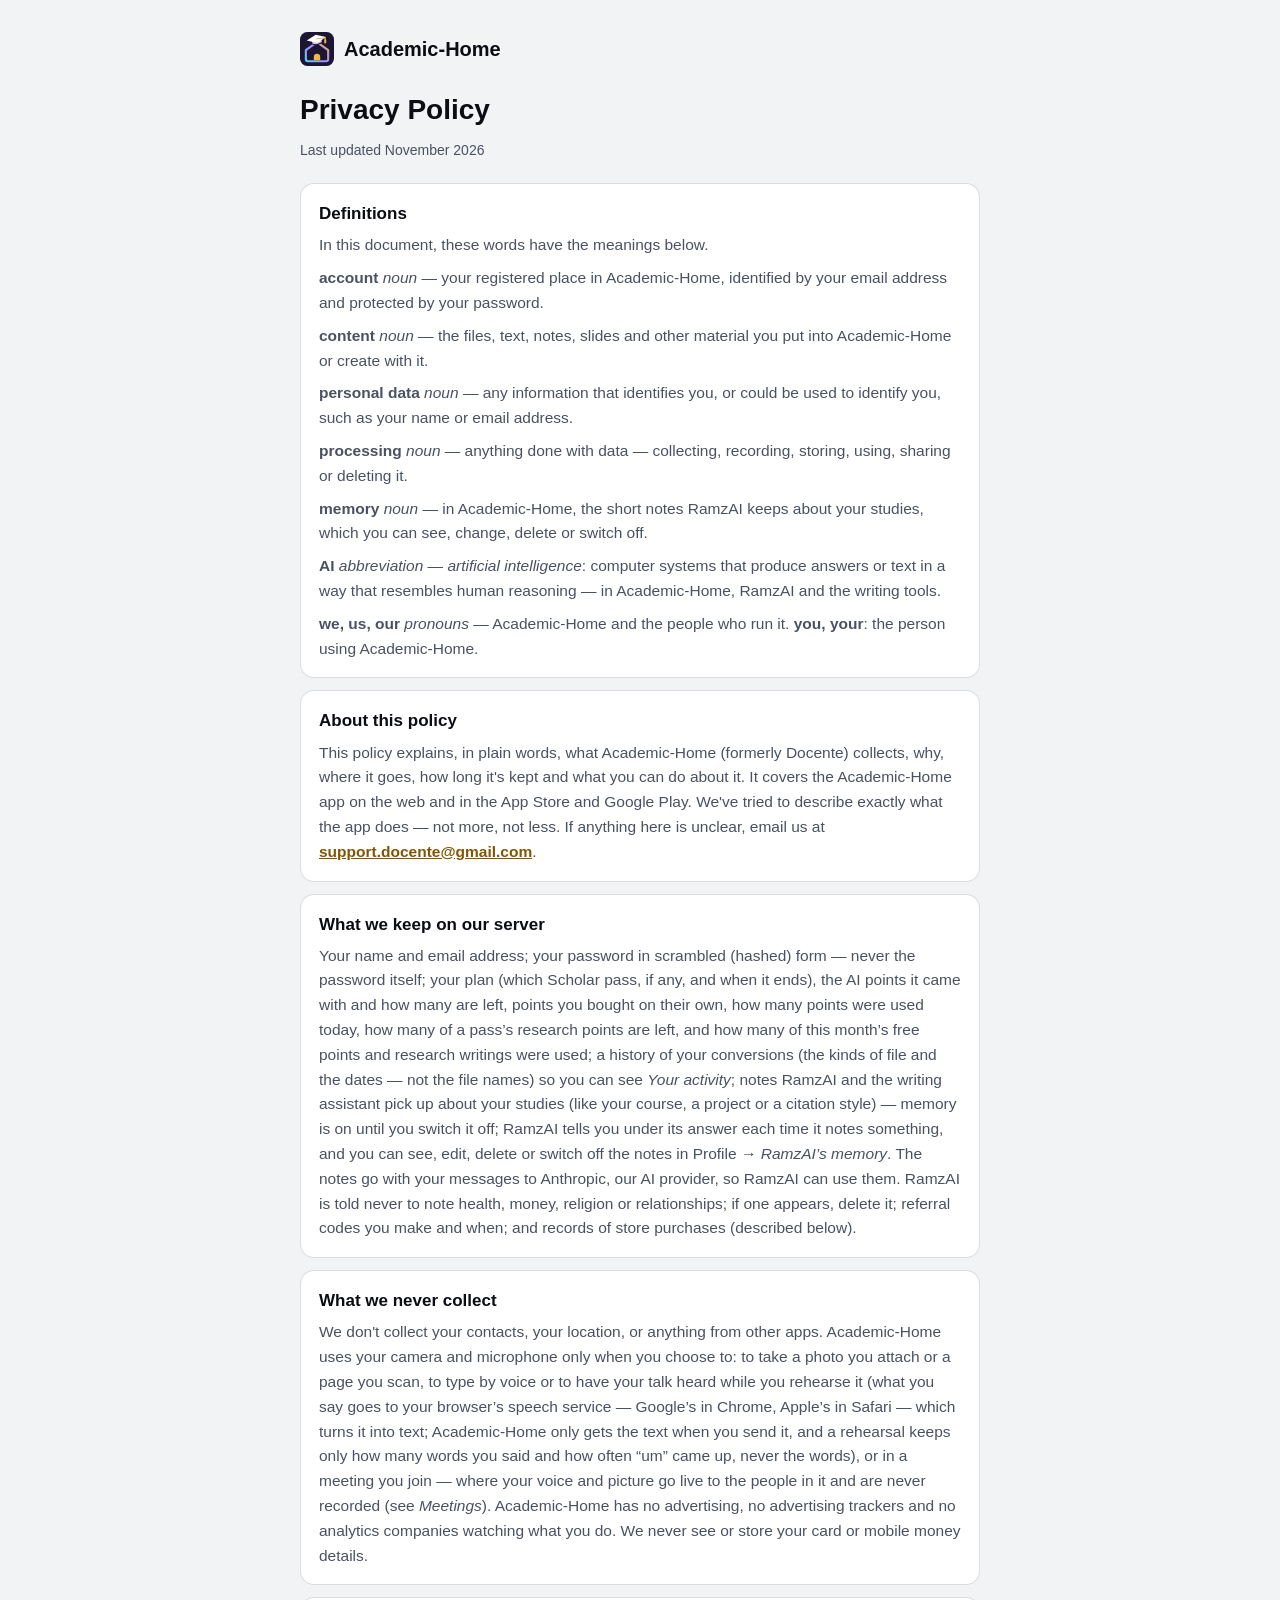
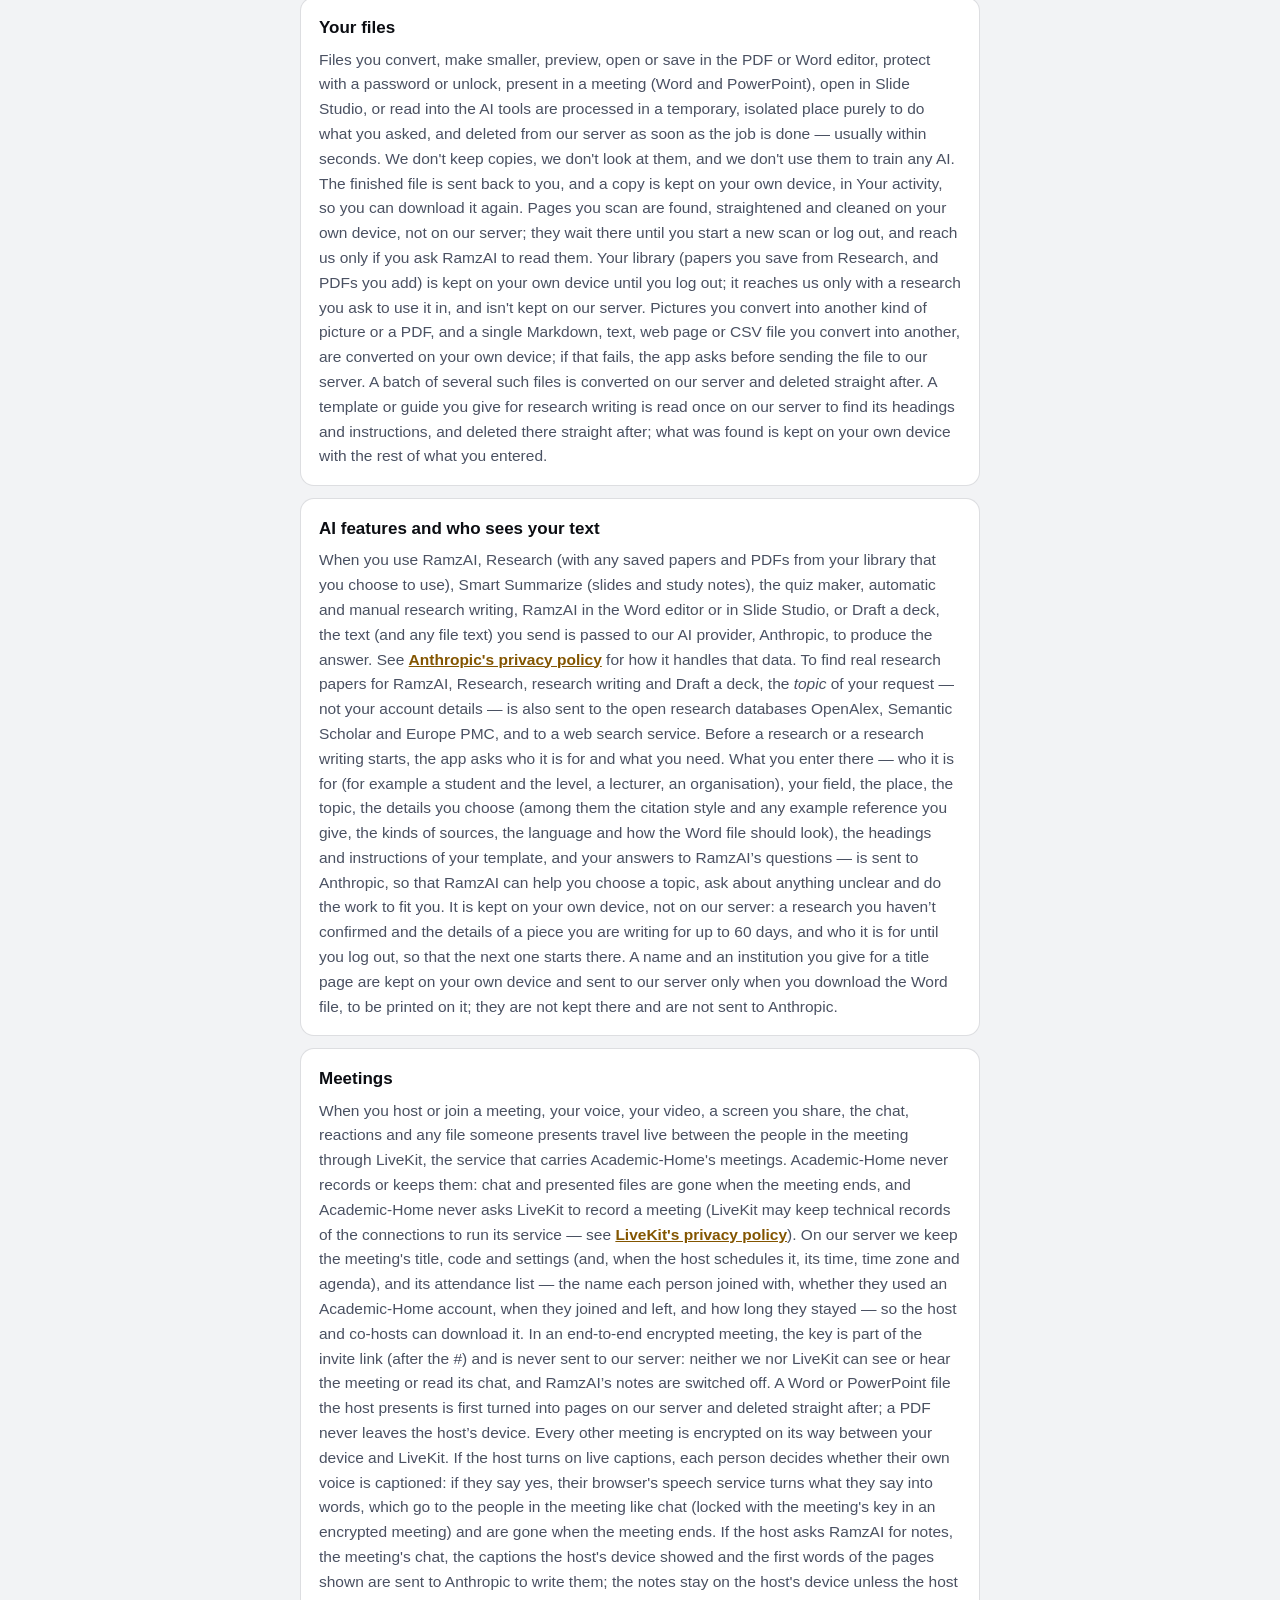
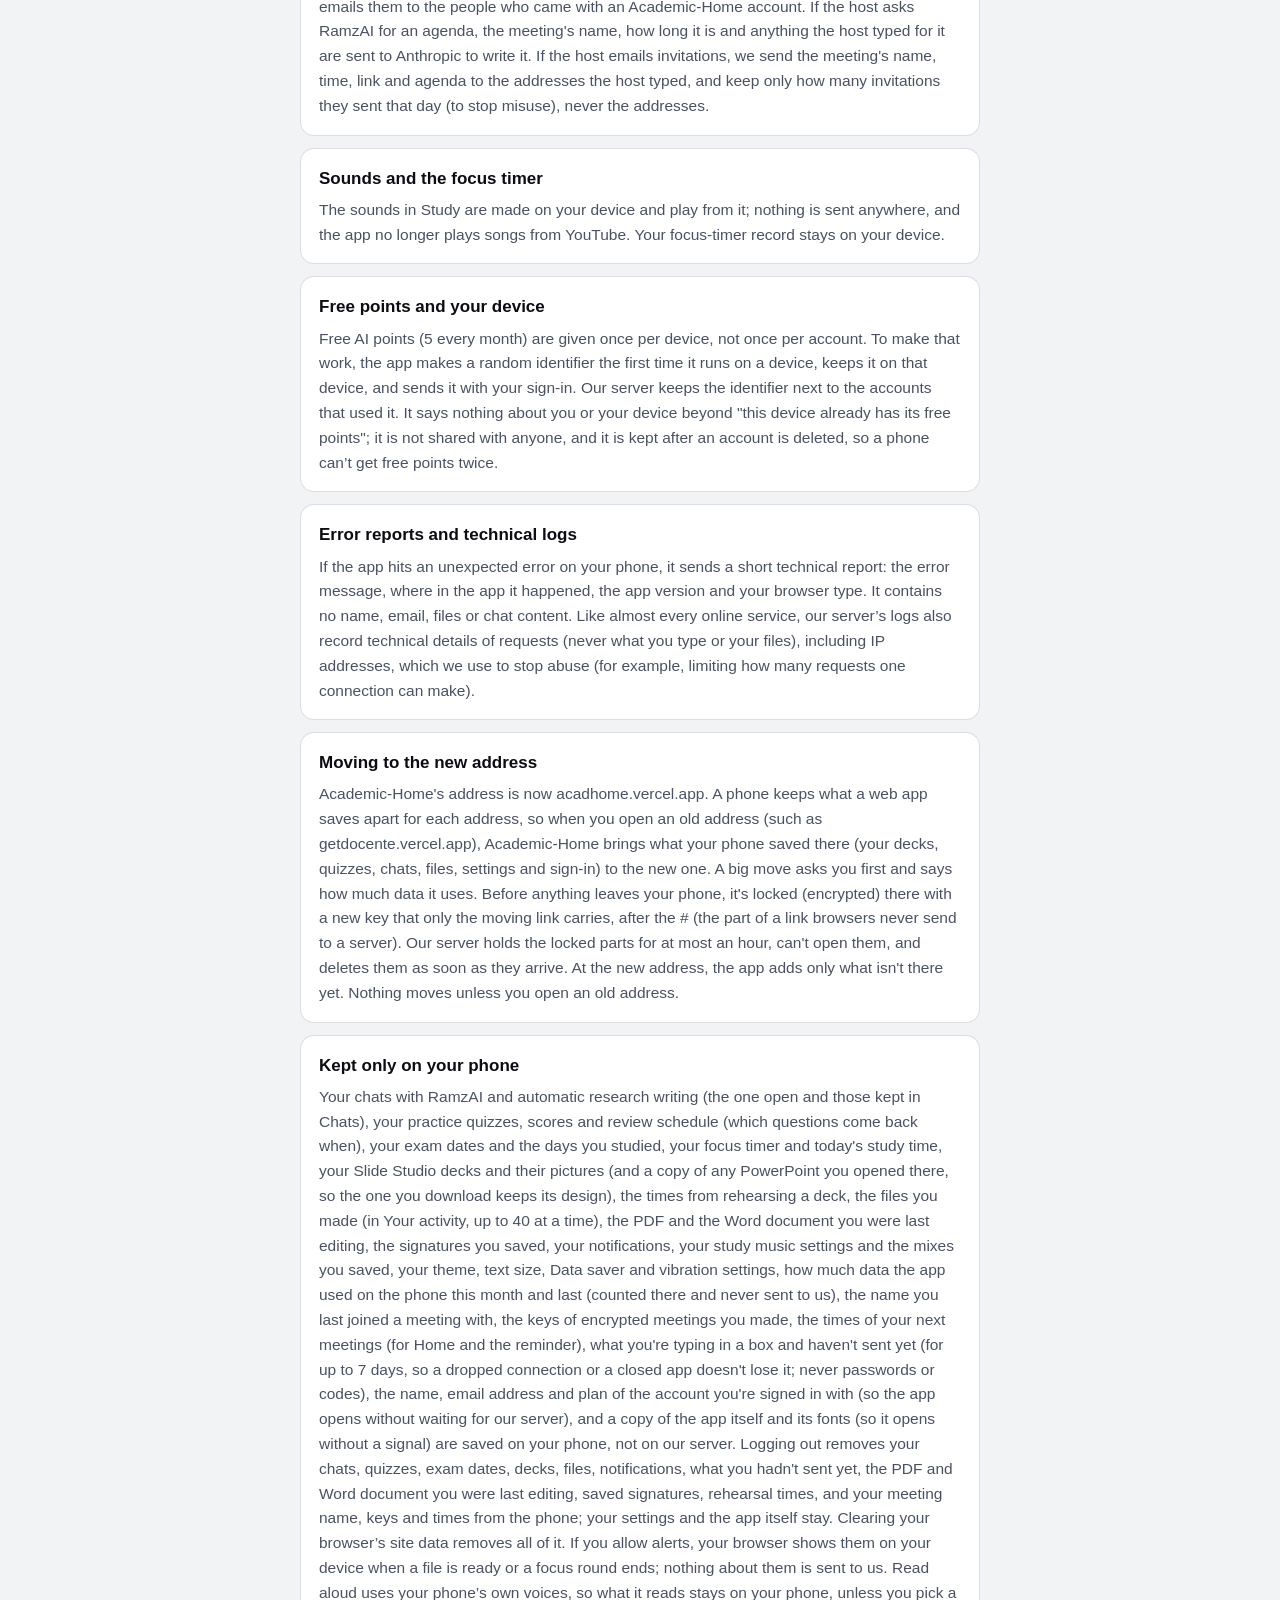
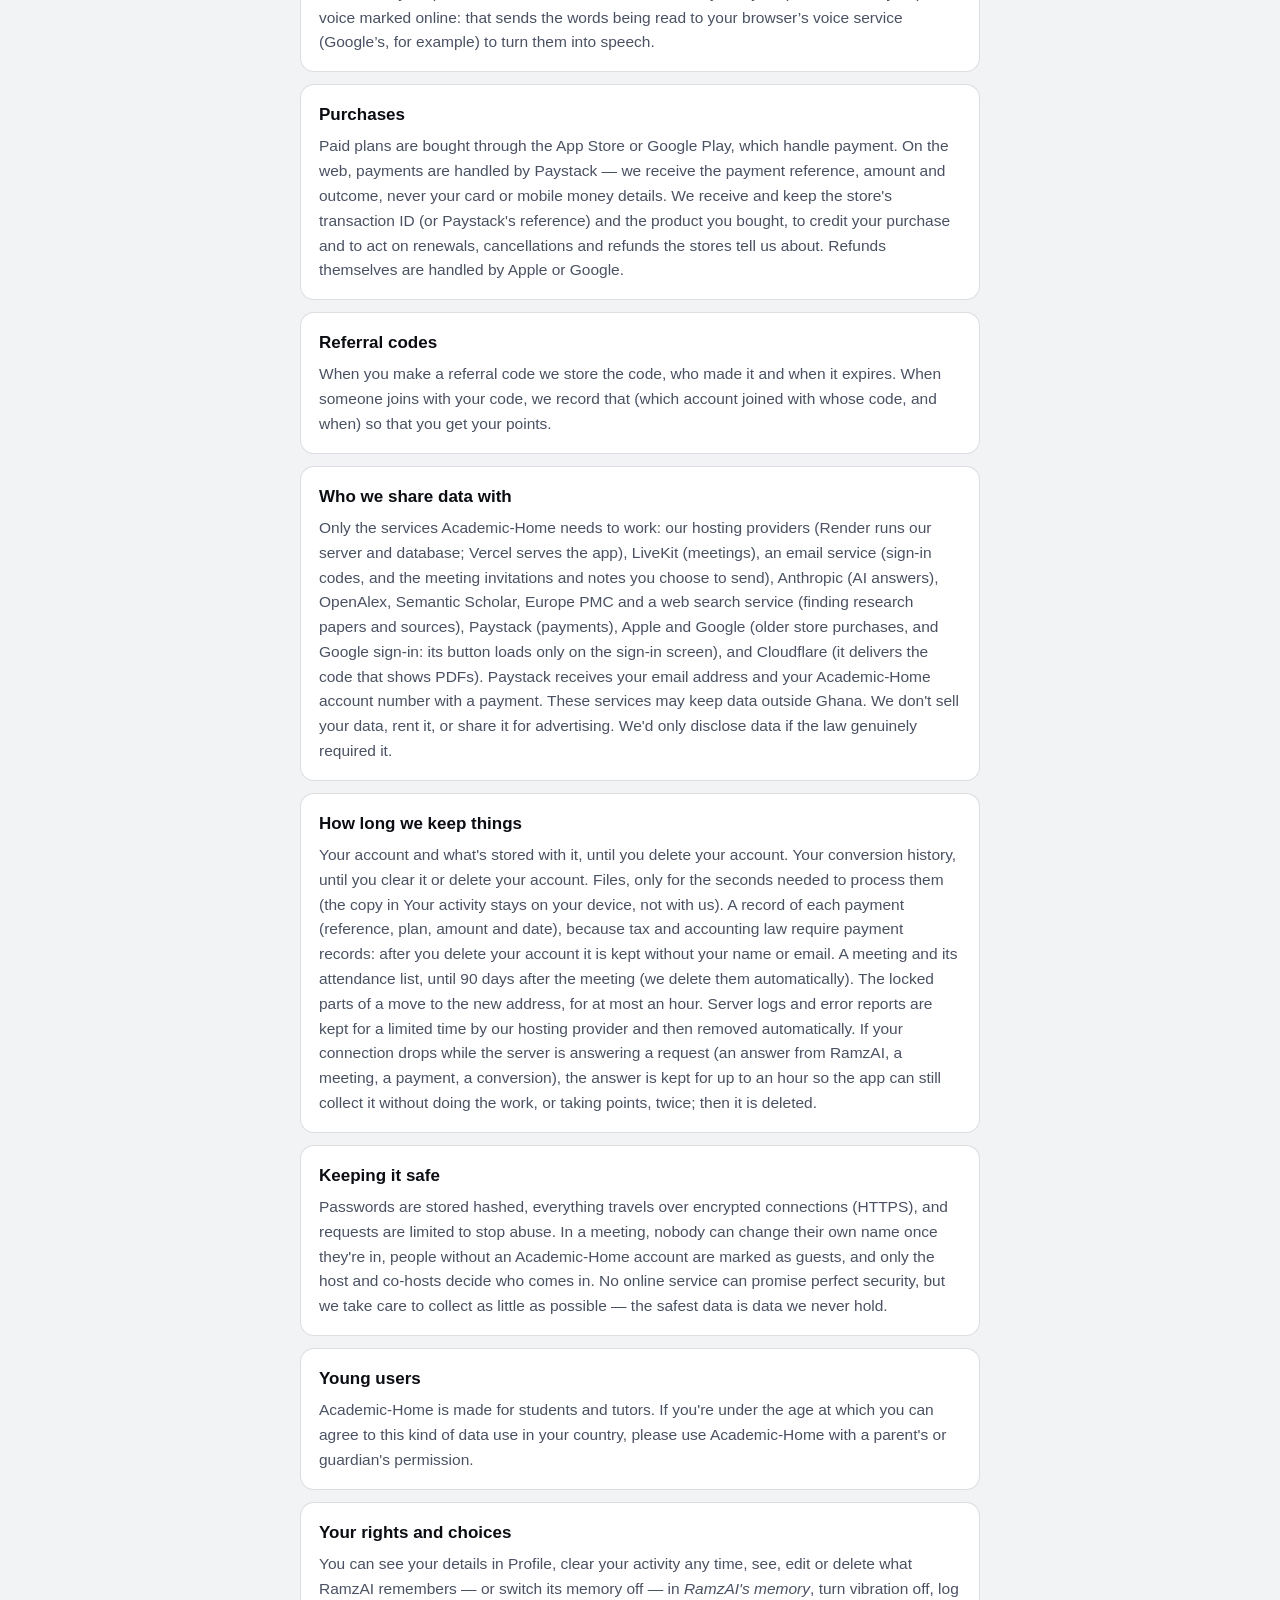
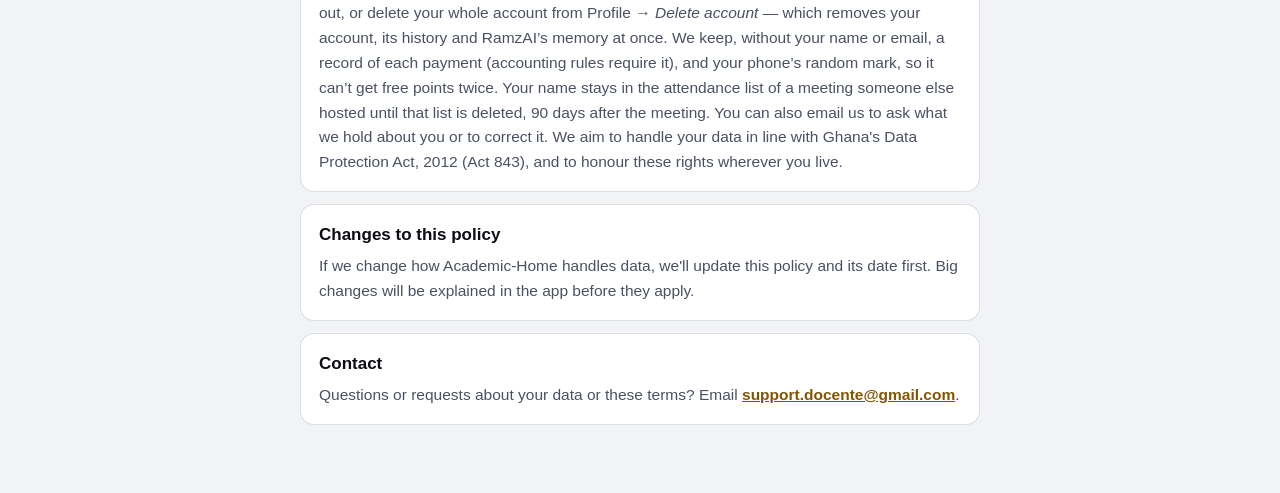
==== privacy.html @ 65f6ead3 "Academic-Home 5.0.1 (web build) The same files as academic-home-5.0.1.zip, live since 10 Nov 2026 14" ====
<!DOCTYPE html>
<html lang="en">
<head>
<script>
  // 3.15: one address, acadhome.vercel.app: any other Vercel address of the app forwards there, to the same page.
  (function(){ var h = location.hostname; if (/\.vercel\.app$/.test(h) && h !== 'acadhome.vercel.app') location.replace('https://acadhome.vercel.app' + location.pathname + location.search + location.hash); })();
</script>
<link rel="canonical" href="https://acadhome.vercel.app/privacy">
<meta charset="utf-8">
<meta name="viewport" content="width=device-width, initial-scale=1">
<title>Privacy Policy — Academic-Home</title>
<meta name="description" content="Academic-Home's privacy policy.">
<link rel="icon" type="image/svg+xml" href="[data-uri]">
<style>
  :root{--bg:#F2F3F5; --card:#FFFFFF; --text:#0B0D12; --muted:#4A5162; --line:rgba(15,23,42,.14); --link:#835500;}
  @media (prefers-color-scheme: dark){:root{--bg:#1A1727; --card:#272236; --text:#FFFFFF; --muted:#C6C0D6; --line:rgba(255,255,255,.12); --link:#F4B740;}}
  *{box-sizing:border-box;}
  body{margin:0; background:var(--bg); color:var(--text); font-family:-apple-system, BlinkMacSystemFont, "Segoe UI", Roboto, Helvetica, Arial, sans-serif; line-height:1.6;}
  main{max-width:720px; margin:0 auto; padding:32px 20px 56px;}
  header{display:flex; align-items:center; gap:10px; margin-bottom:22px;}
  header img{width:34px; height:34px;}
  header a{color:var(--text); text-decoration:none; font-weight:800; font-size:20px;}
  h1{font-size:28px; margin:0 0 6px;}
  .policy-updated{color:var(--muted); font-size:14px; margin-bottom:22px;}
  .policy-section{background:var(--card); border:1px solid var(--line); border-radius:14px; padding:16px 18px; margin-bottom:12px;}
  .policy-heading{font-weight:800; font-size:17px; margin-bottom:6px;}
  .policy-text{color:var(--muted); font-size:15.5px;}
  a{color:var(--link); font-weight:700;}
  footer{margin-top:28px; font-size:14px; color:var(--muted); display:flex; gap:18px; flex-wrap:wrap;}
  .def-entry{margin:8px 0 0;}
  .def-entry em{color:var(--muted);}
</style>
</head>
<body>
<main>
  <header><img src="[data-uri]" alt=""><a href="/">Academic-Home</a></header>
  <h1>Privacy Policy</h1>
        <div class="policy-updated">Last updated November 2026</div>
        <div class="policy-section">
          <div class="policy-heading">Definitions</div>
          <div class="policy-text">In this document, these words have the meanings below.<p class="def-entry"><strong>account</strong> <em>noun</em> — your registered place in Academic-Home, identified by your email address and protected by your password.</p><p class="def-entry"><strong>content</strong> <em>noun</em> — the files, text, notes, slides and other material you put into Academic-Home or create with it.</p><p class="def-entry"><strong>personal data</strong> <em>noun</em> — any information that identifies you, or could be used to identify you, such as your name or email address.</p><p class="def-entry"><strong>processing</strong> <em>noun</em> — anything done with data — collecting, recording, storing, using, sharing or deleting it.</p><p class="def-entry"><strong>memory</strong> <em>noun</em> — in Academic-Home, the short notes RamzAI keeps about your studies, which you can see, change, delete or switch off.</p><p class="def-entry"><strong>AI</strong> <em>abbreviation</em> — <em>artificial intelligence</em>: computer systems that produce answers or text in a way that resembles human reasoning — in Academic-Home, RamzAI and the writing tools.</p><p class="def-entry"><strong>we, us, our</strong> <em>pronouns</em> — Academic-Home and the people who run it. <strong>you, your</strong>: the person using Academic-Home.</p></div>
        </div>
        <div class="policy-section">
          <div class="policy-heading">About this policy</div>
          <div class="policy-text">This policy explains, in plain words, what Academic-Home (formerly Docente) collects, why, where it goes, how long it's kept and what you can do about it. It covers the Academic-Home app on the web and in the App Store and Google Play. We've tried to describe exactly what the app does — not more, not less. If anything here is unclear, email us at <a href="mailto:support.docente@gmail.com">support.docente@gmail.com</a>.</div>
        </div>
        <div class="policy-section">
          <div class="policy-heading">What we keep on our server</div>
          <div class="policy-text">Your name and email address; your password in scrambled (hashed) form — never the password itself; your plan (which Scholar pass, if any, and when it ends), the AI points it came with and how many are left, points you bought on their own, how many points were used today, how many of a pass’s research points are left, and how many of this month’s free points and research writings were used; a history of your conversions (the kinds of file and the dates — not the file names) so you can see <em>Your activity</em>; notes RamzAI and the writing assistant pick up about your studies (like your course, a project or a citation style) — memory is on until you switch it off; RamzAI tells you under its answer each time it notes something, and you can see, edit, delete or switch off the notes in Profile → <em>RamzAI’s memory</em>. The notes go with your messages to Anthropic, our AI provider, so RamzAI can use them. RamzAI is told never to note health, money, religion or relationships; if one appears, delete it; referral codes you make and when; and records of store purchases (described below).</div>
        </div>
        <div class="policy-section">
          <div class="policy-heading">What we never collect</div>
          <div class="policy-text">We don't collect your contacts, your location, or anything from other apps. Academic-Home uses your camera and microphone only when you choose to: to take a photo you attach or a page you scan, to type by voice or to have your talk heard while you rehearse it (what you say goes to your browser’s speech service — Google’s in Chrome, Apple’s in Safari — which turns it into text; Academic-Home only gets the text when you send it, and a rehearsal keeps only how many words you said and how often “um” came up, never the words), or in a meeting you join — where your voice and picture go live to the people in it and are never recorded (see <em>Meetings</em>). Academic-Home has no advertising, no advertising trackers and no analytics companies watching what you do. We never see or store your card or mobile money details.</div>
        </div>
        <div class="policy-section">
          <div class="policy-heading">Your files</div>
          <div class="policy-text">Files you convert, make smaller, preview, open or save in the PDF or Word editor, protect with a password or unlock, present in a meeting (Word and PowerPoint), open in Slide Studio, or read into the AI tools are processed in a temporary, isolated place purely to do what you asked, and deleted from our server as soon as the job is done — usually within seconds. We don't keep copies, we don't look at them, and we don't use them to train any AI. The finished file is sent back to you, and a copy is kept on your own device, in Your activity, so you can download it again. Pages you scan are found, straightened and cleaned on your own device, not on our server; they wait there until you start a new scan or log out, and reach us only if you ask RamzAI to read them. Your library (papers you save from Research, and PDFs you add) is kept on your own device until you log out; it reaches us only with a research you ask to use it in, and isn't kept on our server. Pictures you convert into another kind of picture or a PDF, and a single Markdown, text, web page or CSV file you convert into another, are converted on your own device; if that fails, the app asks before sending the file to our server. A batch of several such files is converted on our server and deleted straight after. A template or guide you give for research writing is read once on our server to find its headings and instructions, and deleted there straight after; what was found is kept on your own device with the rest of what you entered.</div>
        </div>
        <div class="policy-section">
          <div class="policy-heading">AI features and who sees your text</div>
          <div class="policy-text">When you use RamzAI, Research (with any saved papers and PDFs from your library that you choose to use), Smart Summarize (slides and study notes), the quiz maker, automatic and manual research writing, RamzAI in the Word editor or in Slide Studio, or Draft a deck, the text (and any file text) you send is passed to our AI provider, Anthropic, to produce the answer. See <a href="https://www.anthropic.com/legal/privacy" target="_blank" rel="noopener">Anthropic's privacy policy</a> for how it handles that data. To find real research papers for RamzAI, Research, research writing and Draft a deck, the <em>topic</em> of your request — not your account details — is also sent to the open research databases OpenAlex, Semantic Scholar and Europe PMC, and to a web search service. Before a research or a research writing starts, the app asks who it is for and what you need. What you enter there — who it is for (for example a student and the level, a lecturer, an organisation), your field, the place, the topic, the details you choose (among them the citation style and any example reference you give, the kinds of sources, the language and how the Word file should look), the headings and instructions of your template, and your answers to RamzAI’s questions — is sent to Anthropic, so that RamzAI can help you choose a topic, ask about anything unclear and do the work to fit you. It is kept on your own device, not on our server: a research you haven’t confirmed and the details of a piece you are writing for up to 60 days, and who it is for until you log out, so that the next one starts there. A name and an institution you give for a title page are kept on your own device and sent to our server only when you download the Word file, to be printed on it; they are not kept there and are not sent to Anthropic.</div>
        </div>
        <div class="policy-section">
          <div class="policy-heading">Meetings</div>
          <div class="policy-text">When you host or join a meeting, your voice, your video, a screen you share, the chat, reactions and any file someone presents travel live between the people in the meeting through LiveKit, the service that carries Academic-Home's meetings. Academic-Home never records or keeps them: chat and presented files are gone when the meeting ends, and Academic-Home never asks LiveKit to record a meeting (LiveKit may keep technical records of the connections to run its service — see <a href="https://livekit.com/legal/privacy-policy" target="_blank" rel="noopener">LiveKit's privacy policy</a>). On our server we keep the meeting's title, code and settings (and, when the host schedules it, its time, time zone and agenda), and its attendance list — the name each person joined with, whether they used an Academic-Home account, when they joined and left, and how long they stayed — so the host and co-hosts can download it. In an end-to-end encrypted meeting, the key is part of the invite link (after the #) and is never sent to our server: neither we nor LiveKit can see or hear the meeting or read its chat, and RamzAI’s notes are switched off. A Word or PowerPoint file the host presents is first turned into pages on our server and deleted straight after; a PDF never leaves the host’s device. Every other meeting is encrypted on its way between your device and LiveKit. If the host turns on live captions, each person decides whether their own voice is captioned: if they say yes, their browser's speech service turns what they say into words, which go to the people in the meeting like chat (locked with the meeting's key in an encrypted meeting) and are gone when the meeting ends. If the host asks RamzAI for notes, the meeting's chat, the captions the host's device showed and the first words of the pages shown are sent to Anthropic to write them; the notes stay on the host's device unless the host emails them to the people who came with an Academic-Home account. If the host asks RamzAI for an agenda, the meeting's name, how long it is and anything the host typed for it are sent to Anthropic to write it. If the host emails invitations, we send the meeting's name, time, link and agenda to the addresses the host typed, and keep only how many invitations they sent that day (to stop misuse), never the addresses.</div>
        </div>
        <div class="policy-section">
          <div class="policy-heading">Sounds and the focus timer</div>
          <div class="policy-text">The sounds in Study are made on your device and play from it; nothing is sent anywhere, and the app no longer plays songs from YouTube. Your focus-timer record stays on your device.</div>
        </div>
        <div class="policy-section">
          <div class="policy-heading">Free points and your device</div>
          <div class="policy-text">Free AI points (5 every month) are given once per device, not once per account. To make that work, the app makes a random identifier the first time it runs on a device, keeps it on that device, and sends it with your sign-in. Our server keeps the identifier next to the accounts that used it. It says nothing about you or your device beyond "this device already has its free points"; it is not shared with anyone, and it is kept after an account is deleted, so a phone can’t get free points twice.</div>
        </div>
        <div class="policy-section">
          <div class="policy-heading">Error reports and technical logs</div>
          <div class="policy-text">If the app hits an unexpected error on your phone, it sends a short technical report: the error message, where in the app it happened, the app version and your browser type. It contains no name, email, files or chat content. Like almost every online service, our server’s logs also record technical details of requests (never what you type or your files), including IP addresses, which we use to stop abuse (for example, limiting how many requests one connection can make).</div>
        </div>
        <div class="policy-section">
          <div class="policy-heading">Moving to the new address</div>
          <div class="policy-text">Academic-Home's address is now acadhome.vercel.app. A phone keeps what a web app saves apart for each address, so when you open an old address (such as getdocente.vercel.app), Academic-Home brings what your phone saved there (your decks, quizzes, chats, files, settings and sign-in) to the new one. A big move asks you first and says how much data it uses. Before anything leaves your phone, it's locked (encrypted) there with a new key that only the moving link carries, after the # (the part of a link browsers never send to a server). Our server holds the locked parts for at most an hour, can't open them, and deletes them as soon as they arrive. At the new address, the app adds only what isn't there yet. Nothing moves unless you open an old address.</div>
        </div>
        <div class="policy-section">
          <div class="policy-heading">Kept only on your phone</div>
          <div class="policy-text">Your chats with RamzAI and automatic research writing (the one open and those kept in Chats), your practice quizzes, scores and review schedule (which questions come back when), your exam dates and the days you studied, your focus timer and today's study time, your Slide Studio decks and their pictures (and a copy of any PowerPoint you opened there, so the one you download keeps its design), the times from rehearsing a deck, the files you made (in Your activity, up to 40 at a time), the PDF and the Word document you were last editing, the signatures you saved, your notifications, your study music settings and the mixes you saved, your theme, text size, Data saver and vibration settings, how much data the app used on the phone this month and last (counted there and never sent to us), the name you last joined a meeting with, the keys of encrypted meetings you made, the times of your next meetings (for Home and the reminder), what you're typing in a box and haven't sent yet (for up to 7 days, so a dropped connection or a closed app doesn't lose it; never passwords or codes), the name, email address and plan of the account you're signed in with (so the app opens without waiting for our server), and a copy of the app itself and its fonts (so it opens without a signal) are saved on your phone, not on our server. Logging out removes your chats, quizzes, exam dates, decks, files, notifications, what you hadn't sent yet, the PDF and Word document you were last editing, saved signatures, rehearsal times, and your meeting name, keys and times from the phone; your settings and the app itself stay. Clearing your browser’s site data removes all of it. If you allow alerts, your browser shows them on your device when a file is ready or a focus round ends; nothing about them is sent to us. Read aloud uses your phone’s own voices, so what it reads stays on your phone, unless you pick a voice marked online: that sends the words being read to your browser’s voice service (Google’s, for example) to turn them into speech.</div>
        </div>
        <div class="policy-section">
          <div class="policy-heading">Purchases</div>
          <div class="policy-text">Paid plans are bought through the App Store or Google Play, which handle payment. On the web, payments are handled by Paystack — we receive the payment reference, amount and outcome, never your card or mobile money details. We receive and keep the store's transaction ID (or Paystack's reference) and the product you bought, to credit your purchase and to act on renewals, cancellations and refunds the stores tell us about. Refunds themselves are handled by Apple or Google.</div>
        </div>
        <div class="policy-section">
          <div class="policy-heading">Referral codes</div>
          <div class="policy-text">When you make a referral code we store the code, who made it and when it expires. When someone joins with your code, we record that (which account joined with whose code, and when) so that you get your points.</div>
        </div>
        <div class="policy-section">
          <div class="policy-heading">Who we share data with</div>
          <div class="policy-text">Only the services Academic-Home needs to work: our hosting providers (Render runs our server and database; Vercel serves the app), LiveKit (meetings), an email service (sign-in codes, and the meeting invitations and notes you choose to send), Anthropic (AI answers), OpenAlex, Semantic Scholar, Europe PMC and a web search service (finding research papers and sources), Paystack (payments), Apple and Google (older store purchases, and Google sign-in: its button loads only on the sign-in screen), and Cloudflare (it delivers the code that shows PDFs). Paystack receives your email address and your Academic-Home account number with a payment. These services may keep data outside Ghana. We don't sell your data, rent it, or share it for advertising. We'd only disclose data if the law genuinely required it.</div>
        </div>
        <div class="policy-section">
          <div class="policy-heading">How long we keep things</div>
          <div class="policy-text">Your account and what's stored with it, until you delete your account. Your conversion history, until you clear it or delete your account. Files, only for the seconds needed to process them (the copy in Your activity stays on your device, not with us). A record of each payment (reference, plan, amount and date), because tax and accounting law require payment records: after you delete your account it is kept without your name or email. A meeting and its attendance list, until 90 days after the meeting (we delete them automatically). The locked parts of a move to the new address, for at most an hour. Server logs and error reports are kept for a limited time by our hosting provider and then removed automatically. If your connection drops while the server is answering a request (an answer from RamzAI, a meeting, a payment, a conversion), the answer is kept for up to an hour so the app can still collect it without doing the work, or taking points, twice; then it is deleted.</div>
        </div>
        <div class="policy-section">
          <div class="policy-heading">Keeping it safe</div>
          <div class="policy-text">Passwords are stored hashed, everything travels over encrypted connections (HTTPS), and requests are limited to stop abuse. In a meeting, nobody can change their own name once they're in, people without an Academic-Home account are marked as guests, and only the host and co-hosts decide who comes in. No online service can promise perfect security, but we take care to collect as little as possible — the safest data is data we never hold.</div>
        </div>
        <div class="policy-section">
          <div class="policy-heading">Young users</div>
          <div class="policy-text">Academic-Home is made for students and tutors. If you're under the age at which you can agree to this kind of data use in your country, please use Academic-Home with a parent's or guardian's permission.</div>
        </div>
        <div class="policy-section">
          <div class="policy-heading">Your rights and choices</div>
          <div class="policy-text">You can see your details in Profile, clear your activity any time, see, edit or delete what RamzAI remembers — or switch its memory off — in <em>RamzAI's memory</em>, turn vibration off, log out, or delete your whole account from Profile → <em>Delete account</em> — which removes your account, its history and RamzAI’s memory at once. We keep, without your name or email, a record of each payment (accounting rules require it), and your phone’s random mark, so it can’t get free points twice. Your name stays in the attendance list of a meeting someone else hosted until that list is deleted, 90 days after the meeting. You can also email us to ask what we hold about you or to correct it. We aim to handle your data in line with Ghana's Data Protection Act, 2012 (Act 843), and to honour these rights wherever you live.</div>
        </div>
        <div class="policy-section">
          <div class="policy-heading">Changes to this policy</div>
          <div class="policy-text">If we change how Academic-Home handles data, we'll update this policy and its date first. Big changes will be explained in the app before they apply.</div>
        </div>
<div class="policy-section">
          <div class="policy-heading">Contact</div>
          <div class="policy-text">Questions or requests about your data or these terms? Email <a href="mailto:support.docente@gmail.com">support.docente@gmail.com</a>.</div>
        </div>
      
</main>
</body>
</html>
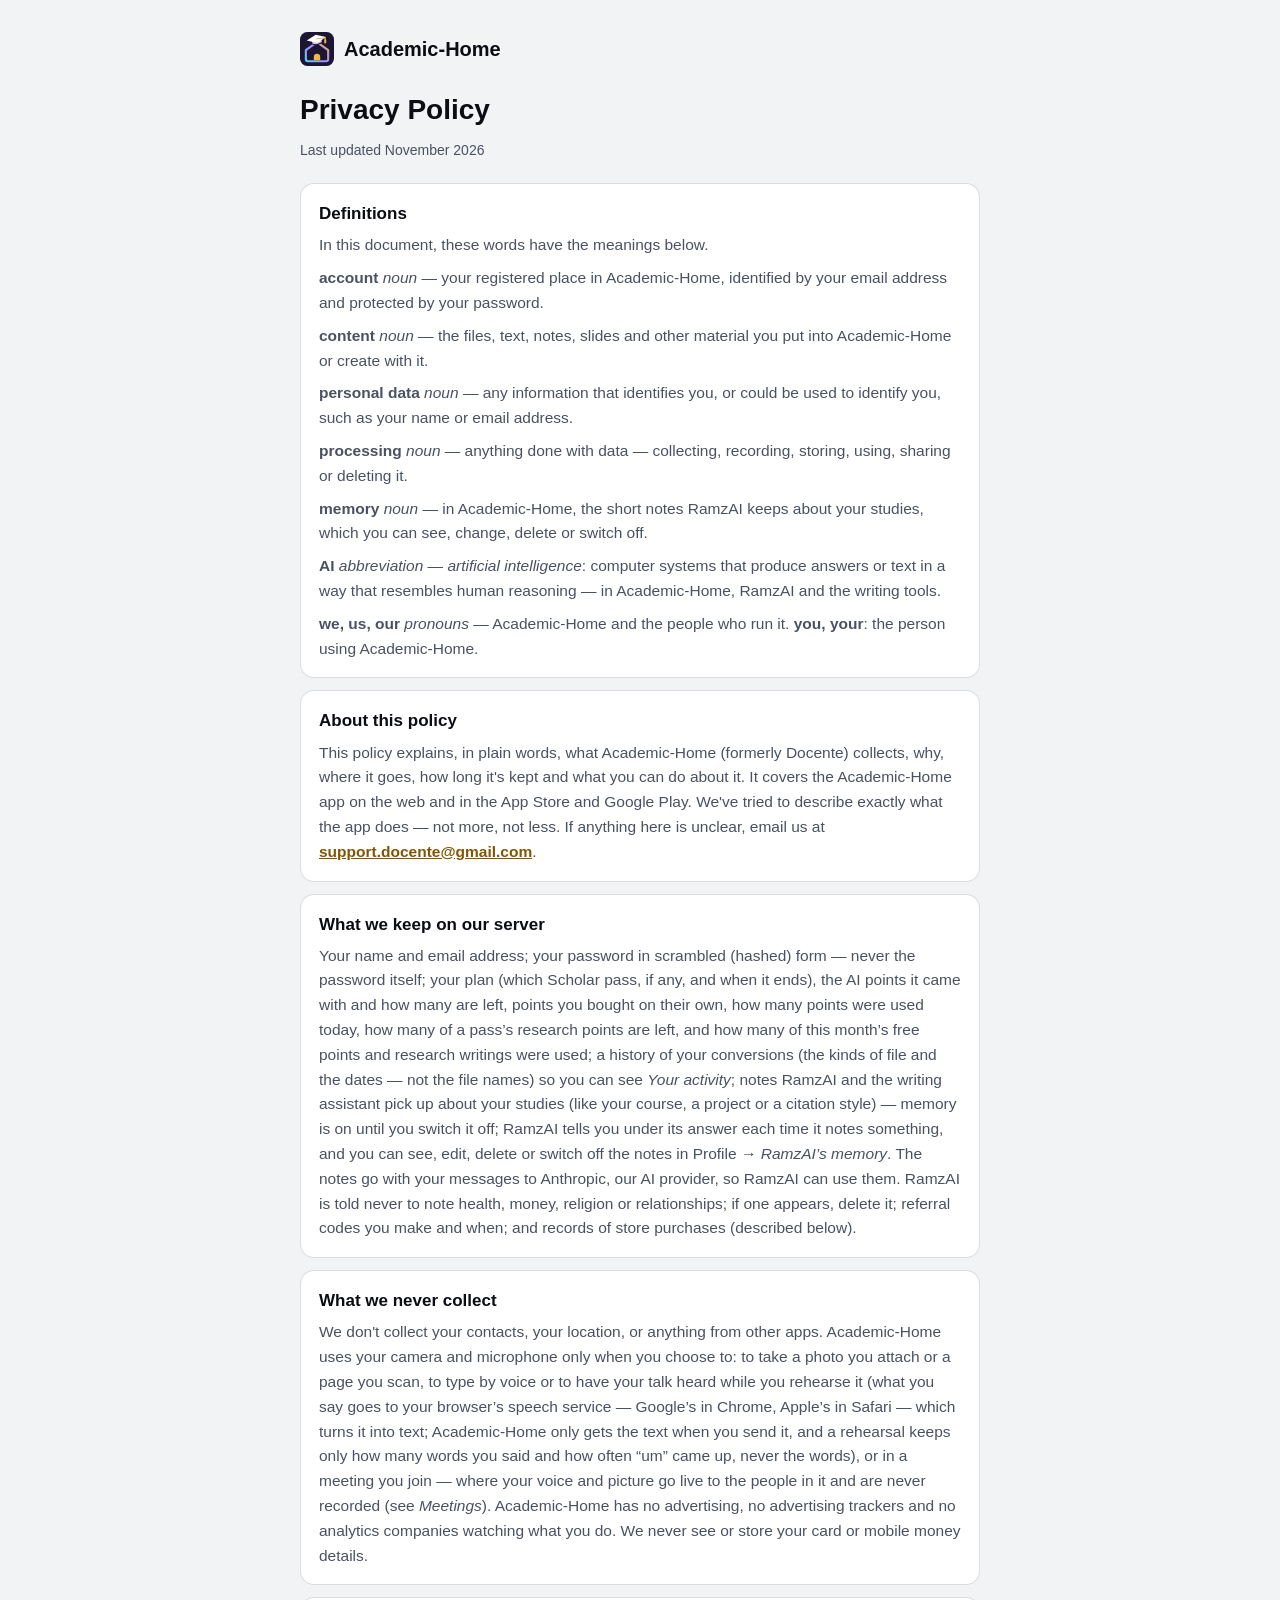
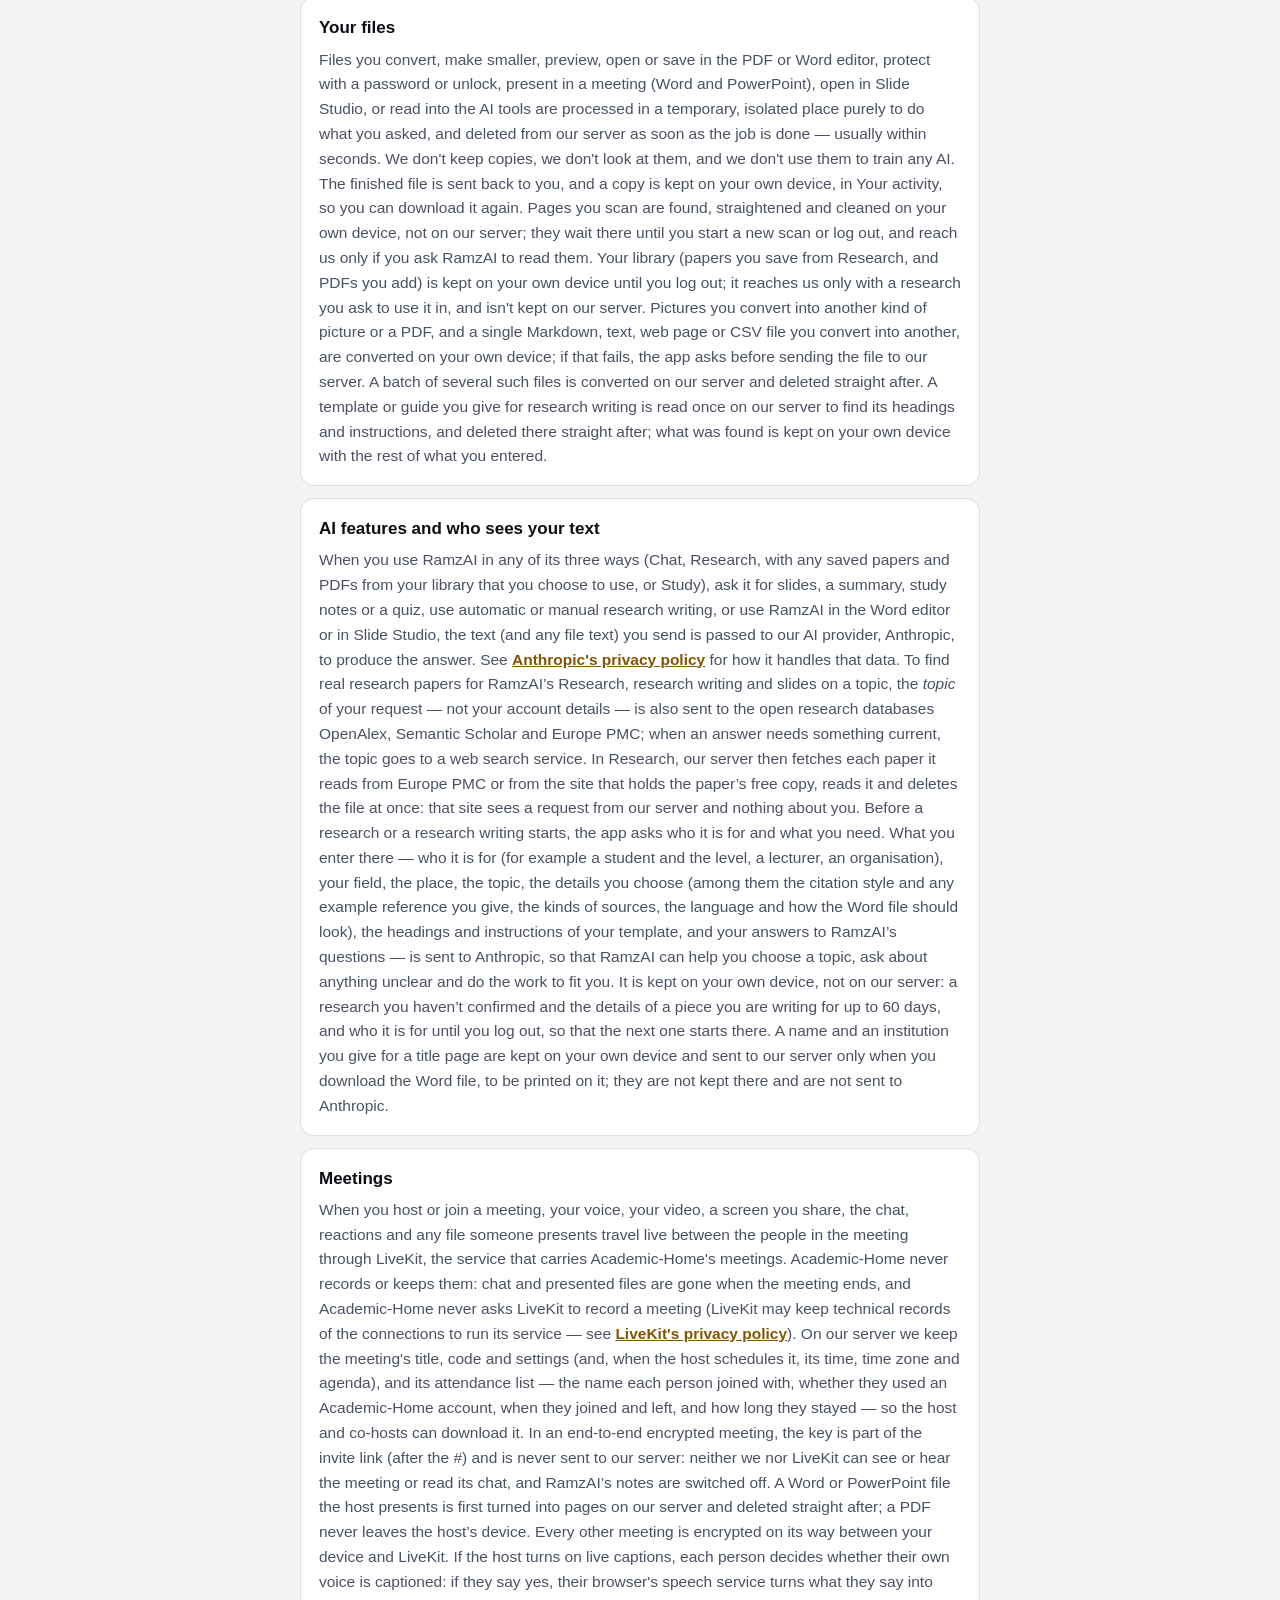
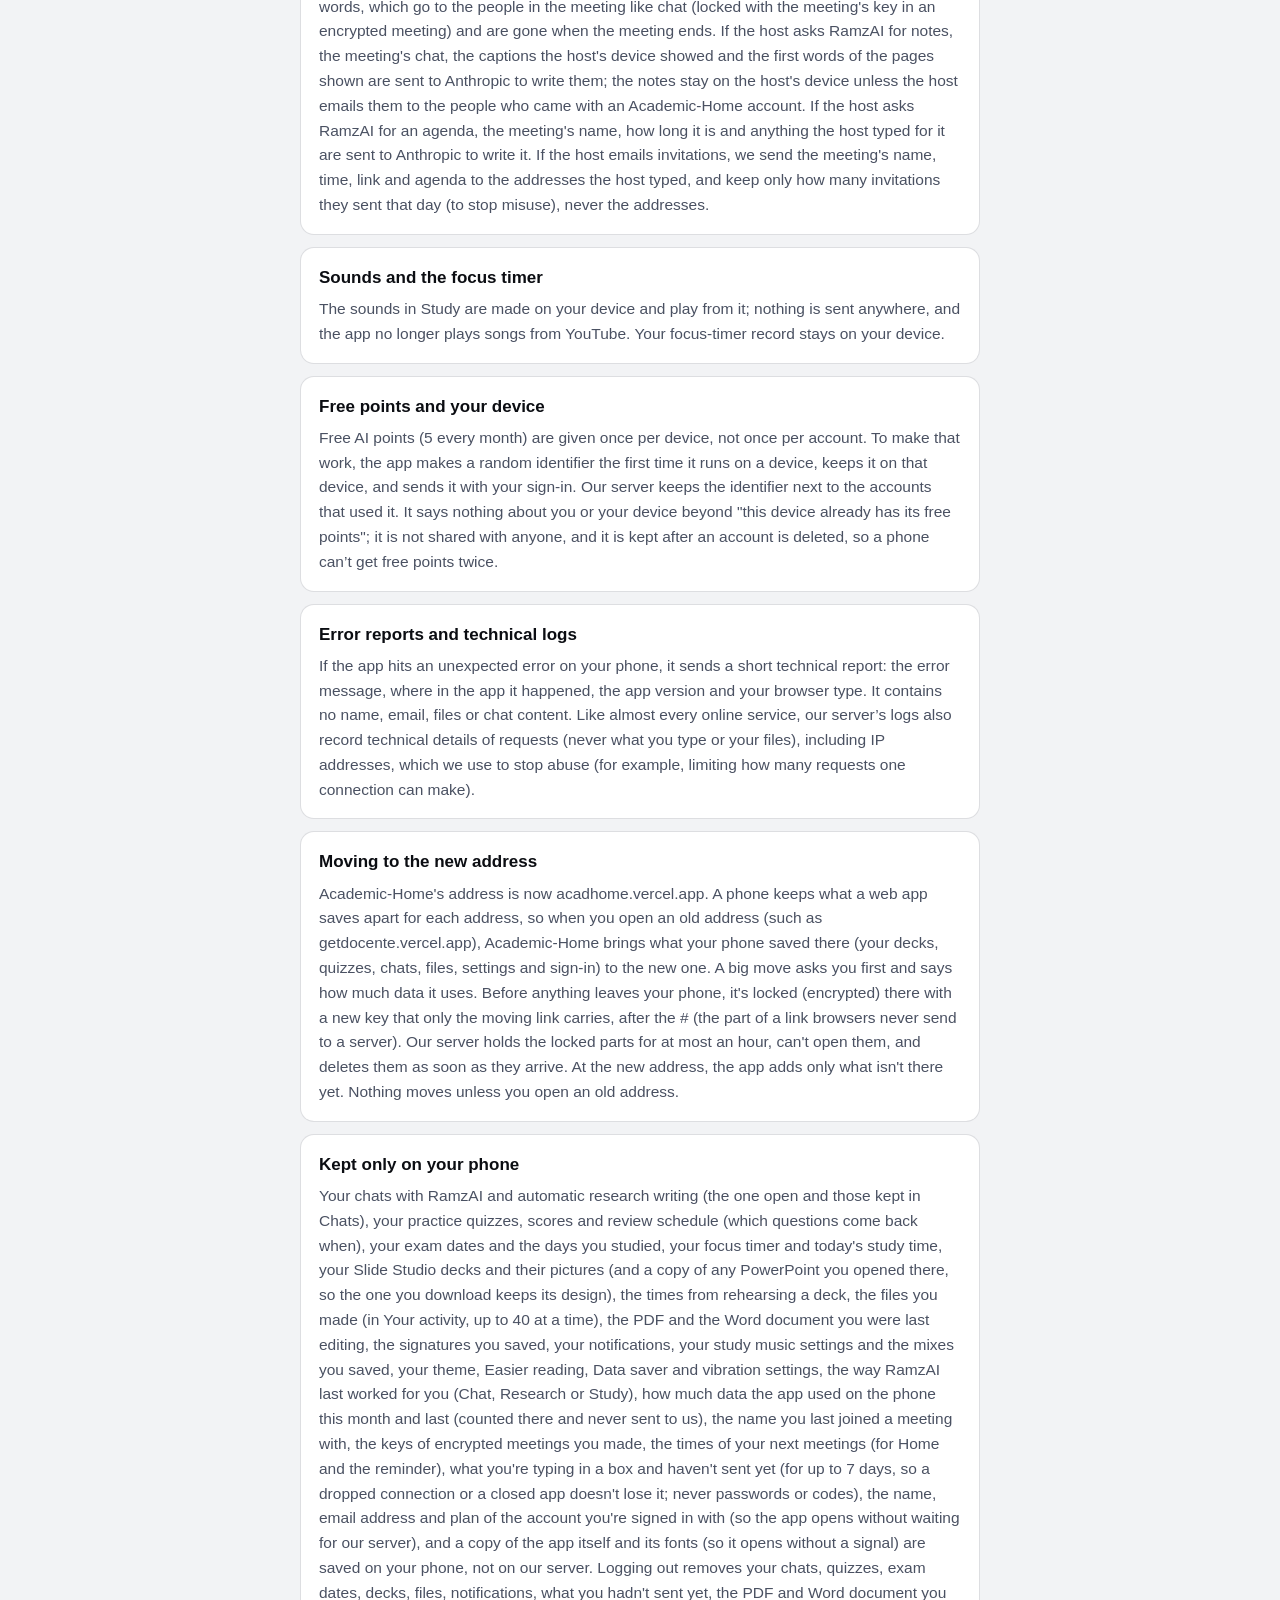
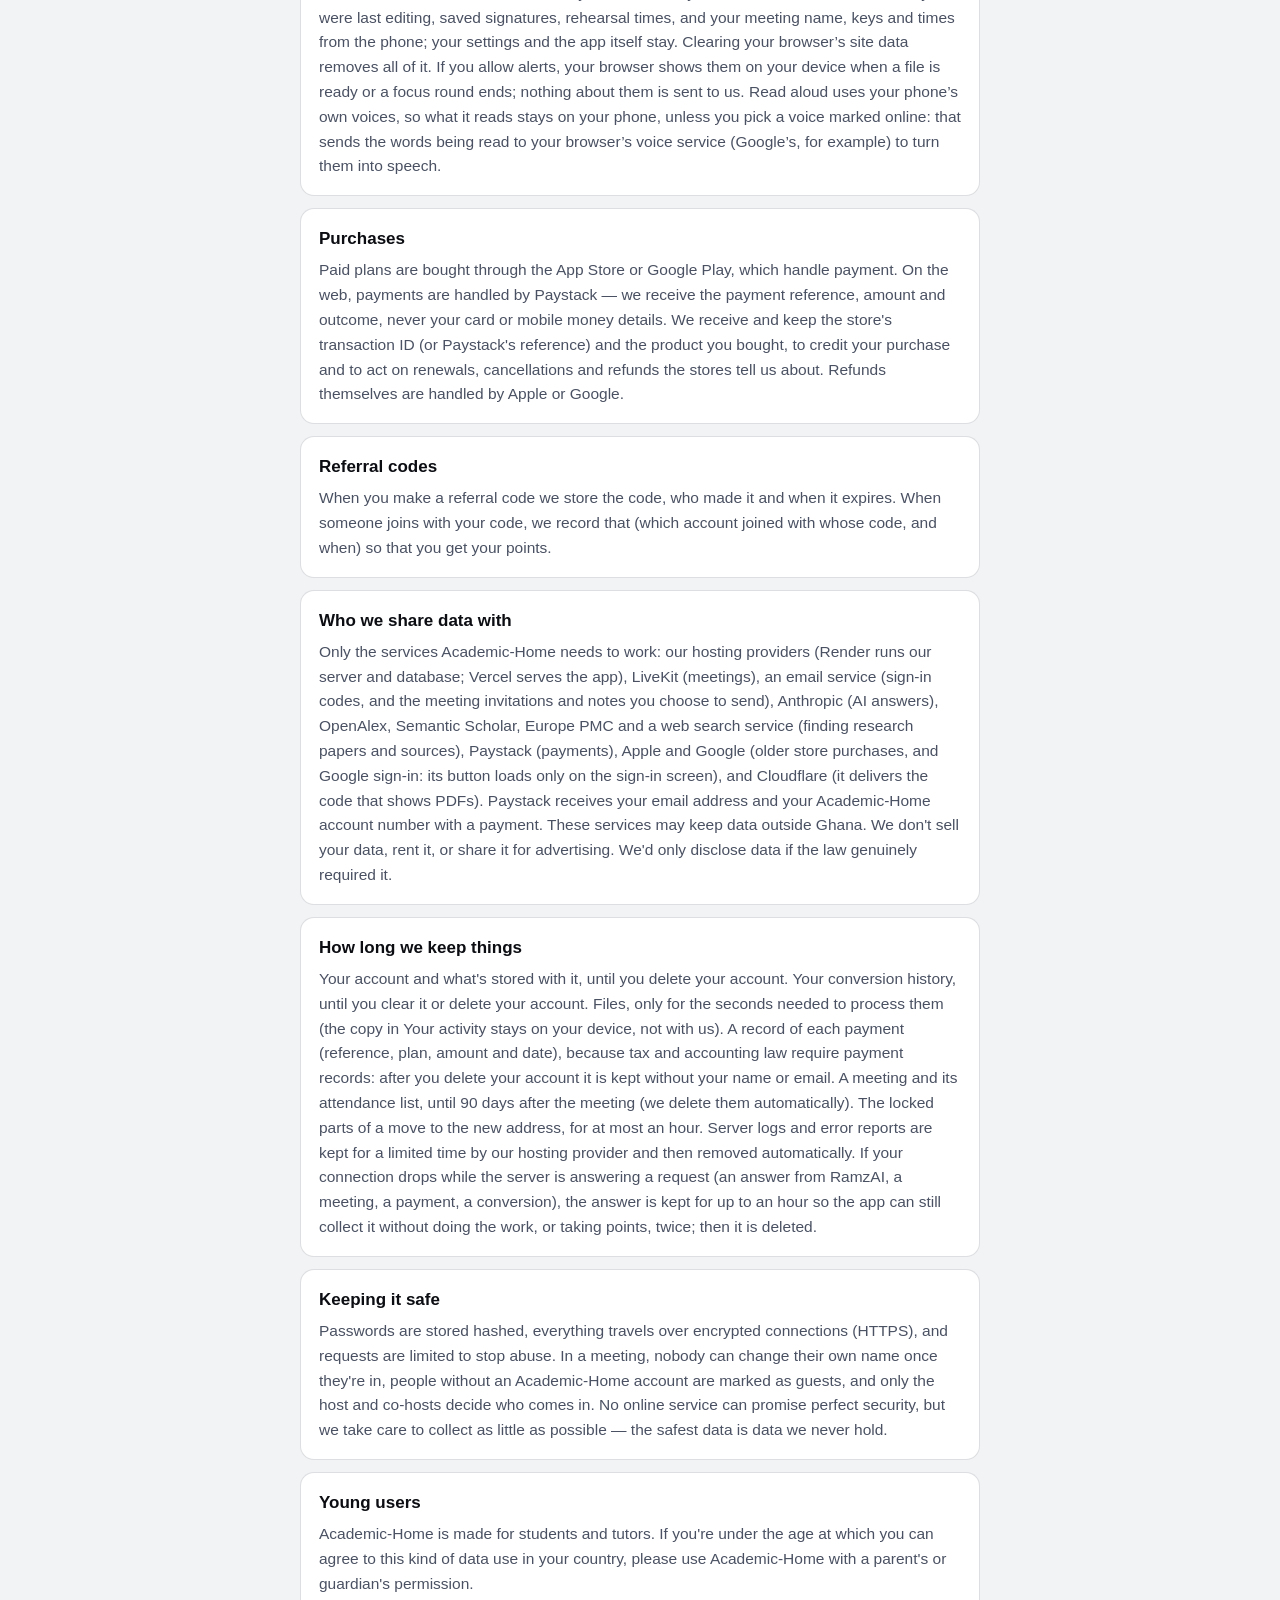
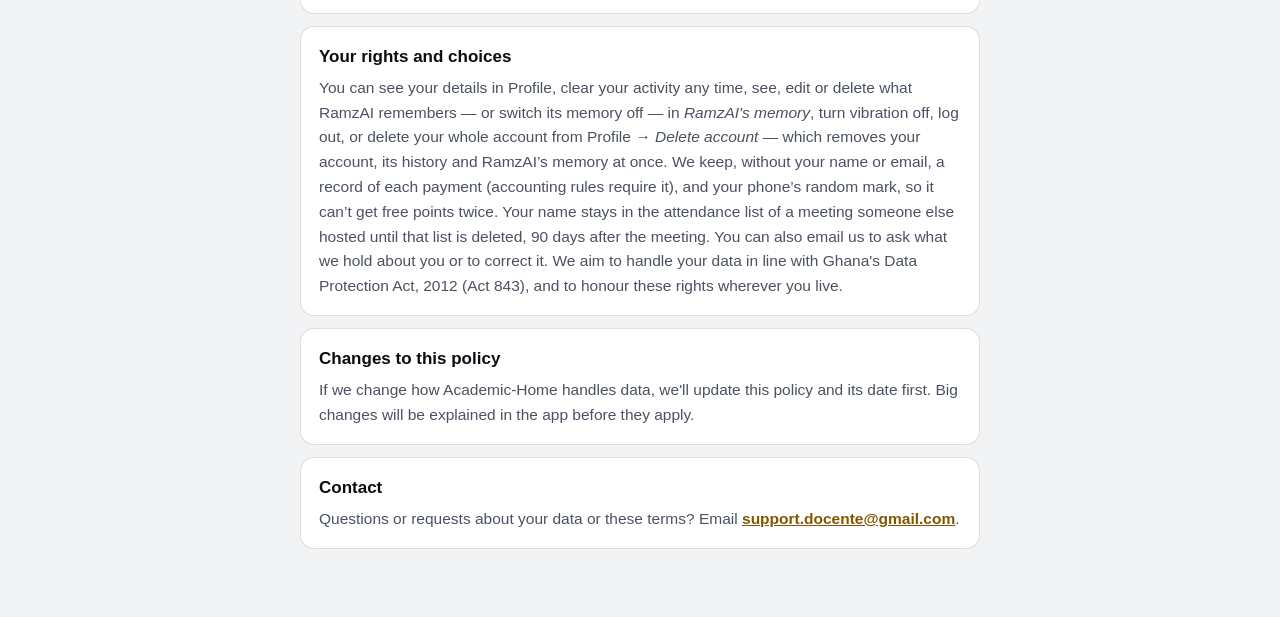
==== commit 9989b1ed: "Academic-Home 5.1 (web build) Co-Authored-By: Claude Fable 5.2 <noreply@anthropic.com> Claude-Sessio" ====
--- a/privacy.html
+++ b/privacy.html
@@ -58,7 +58,7 @@
         </div>
         <div class="policy-section">
           <div class="policy-heading">AI features and who sees your text</div>
-          <div class="policy-text">When you use RamzAI, Research (with any saved papers and PDFs from your library that you choose to use), Smart Summarize (slides and study notes), the quiz maker, automatic and manual research writing, RamzAI in the Word editor or in Slide Studio, or Draft a deck, the text (and any file text) you send is passed to our AI provider, Anthropic, to produce the answer. See <a href="https://www.anthropic.com/legal/privacy" target="_blank" rel="noopener">Anthropic's privacy policy</a> for how it handles that data. To find real research papers for RamzAI, Research, research writing and Draft a deck, the <em>topic</em> of your request — not your account details — is also sent to the open research databases OpenAlex, Semantic Scholar and Europe PMC, and to a web search service. Before a research or a research writing starts, the app asks who it is for and what you need. What you enter there — who it is for (for example a student and the level, a lecturer, an organisation), your field, the place, the topic, the details you choose (among them the citation style and any example reference you give, the kinds of sources, the language and how the Word file should look), the headings and instructions of your template, and your answers to RamzAI’s questions — is sent to Anthropic, so that RamzAI can help you choose a topic, ask about anything unclear and do the work to fit you. It is kept on your own device, not on our server: a research you haven’t confirmed and the details of a piece you are writing for up to 60 days, and who it is for until you log out, so that the next one starts there. A name and an institution you give for a title page are kept on your own device and sent to our server only when you download the Word file, to be printed on it; they are not kept there and are not sent to Anthropic.</div>
+          <div class="policy-text">When you use RamzAI in any of its three ways (Chat, Research, with any saved papers and PDFs from your library that you choose to use, or Study), ask it for slides, a summary, study notes or a quiz, use automatic or manual research writing, or use RamzAI in the Word editor or in Slide Studio, the text (and any file text) you send is passed to our AI provider, Anthropic, to produce the answer. See <a href="https://www.anthropic.com/legal/privacy" target="_blank" rel="noopener">Anthropic's privacy policy</a> for how it handles that data. To find real research papers for RamzAI’s Research, research writing and slides on a topic, the <em>topic</em> of your request — not your account details — is also sent to the open research databases OpenAlex, Semantic Scholar and Europe PMC; when an answer needs something current, the topic goes to a web search service. In Research, our server then fetches each paper it reads from Europe PMC or from the site that holds the paper’s free copy, reads it and deletes the file at once: that site sees a request from our server and nothing about you. Before a research or a research writing starts, the app asks who it is for and what you need. What you enter there — who it is for (for example a student and the level, a lecturer, an organisation), your field, the place, the topic, the details you choose (among them the citation style and any example reference you give, the kinds of sources, the language and how the Word file should look), the headings and instructions of your template, and your answers to RamzAI’s questions — is sent to Anthropic, so that RamzAI can help you choose a topic, ask about anything unclear and do the work to fit you. It is kept on your own device, not on our server: a research you haven’t confirmed and the details of a piece you are writing for up to 60 days, and who it is for until you log out, so that the next one starts there. A name and an institution you give for a title page are kept on your own device and sent to our server only when you download the Word file, to be printed on it; they are not kept there and are not sent to Anthropic.</div>
         </div>
         <div class="policy-section">
           <div class="policy-heading">Meetings</div>
@@ -82,7 +82,7 @@
         </div>
         <div class="policy-section">
           <div class="policy-heading">Kept only on your phone</div>
-          <div class="policy-text">Your chats with RamzAI and automatic research writing (the one open and those kept in Chats), your practice quizzes, scores and review schedule (which questions come back when), your exam dates and the days you studied, your focus timer and today's study time, your Slide Studio decks and their pictures (and a copy of any PowerPoint you opened there, so the one you download keeps its design), the times from rehearsing a deck, the files you made (in Your activity, up to 40 at a time), the PDF and the Word document you were last editing, the signatures you saved, your notifications, your study music settings and the mixes you saved, your theme, text size, Data saver and vibration settings, how much data the app used on the phone this month and last (counted there and never sent to us), the name you last joined a meeting with, the keys of encrypted meetings you made, the times of your next meetings (for Home and the reminder), what you're typing in a box and haven't sent yet (for up to 7 days, so a dropped connection or a closed app doesn't lose it; never passwords or codes), the name, email address and plan of the account you're signed in with (so the app opens without waiting for our server), and a copy of the app itself and its fonts (so it opens without a signal) are saved on your phone, not on our server. Logging out removes your chats, quizzes, exam dates, decks, files, notifications, what you hadn't sent yet, the PDF and Word document you were last editing, saved signatures, rehearsal times, and your meeting name, keys and times from the phone; your settings and the app itself stay. Clearing your browser’s site data removes all of it. If you allow alerts, your browser shows them on your device when a file is ready or a focus round ends; nothing about them is sent to us. Read aloud uses your phone’s own voices, so what it reads stays on your phone, unless you pick a voice marked online: that sends the words being read to your browser’s voice service (Google’s, for example) to turn them into speech.</div>
+          <div class="policy-text">Your chats with RamzAI and automatic research writing (the one open and those kept in Chats), your practice quizzes, scores and review schedule (which questions come back when), your exam dates and the days you studied, your focus timer and today's study time, your Slide Studio decks and their pictures (and a copy of any PowerPoint you opened there, so the one you download keeps its design), the times from rehearsing a deck, the files you made (in Your activity, up to 40 at a time), the PDF and the Word document you were last editing, the signatures you saved, your notifications, your study music settings and the mixes you saved, your theme, Easier reading, Data saver and vibration settings, the way RamzAI last worked for you (Chat, Research or Study), how much data the app used on the phone this month and last (counted there and never sent to us), the name you last joined a meeting with, the keys of encrypted meetings you made, the times of your next meetings (for Home and the reminder), what you're typing in a box and haven't sent yet (for up to 7 days, so a dropped connection or a closed app doesn't lose it; never passwords or codes), the name, email address and plan of the account you're signed in with (so the app opens without waiting for our server), and a copy of the app itself and its fonts (so it opens without a signal) are saved on your phone, not on our server. Logging out removes your chats, quizzes, exam dates, decks, files, notifications, what you hadn't sent yet, the PDF and Word document you were last editing, saved signatures, rehearsal times, and your meeting name, keys and times from the phone; your settings and the app itself stay. Clearing your browser’s site data removes all of it. If you allow alerts, your browser shows them on your device when a file is ready or a focus round ends; nothing about them is sent to us. Read aloud uses your phone’s own voices, so what it reads stays on your phone, unless you pick a voice marked online: that sends the words being read to your browser’s voice service (Google’s, for example) to turn them into speech.</div>
         </div>
         <div class="policy-section">
           <div class="policy-heading">Purchases</div>
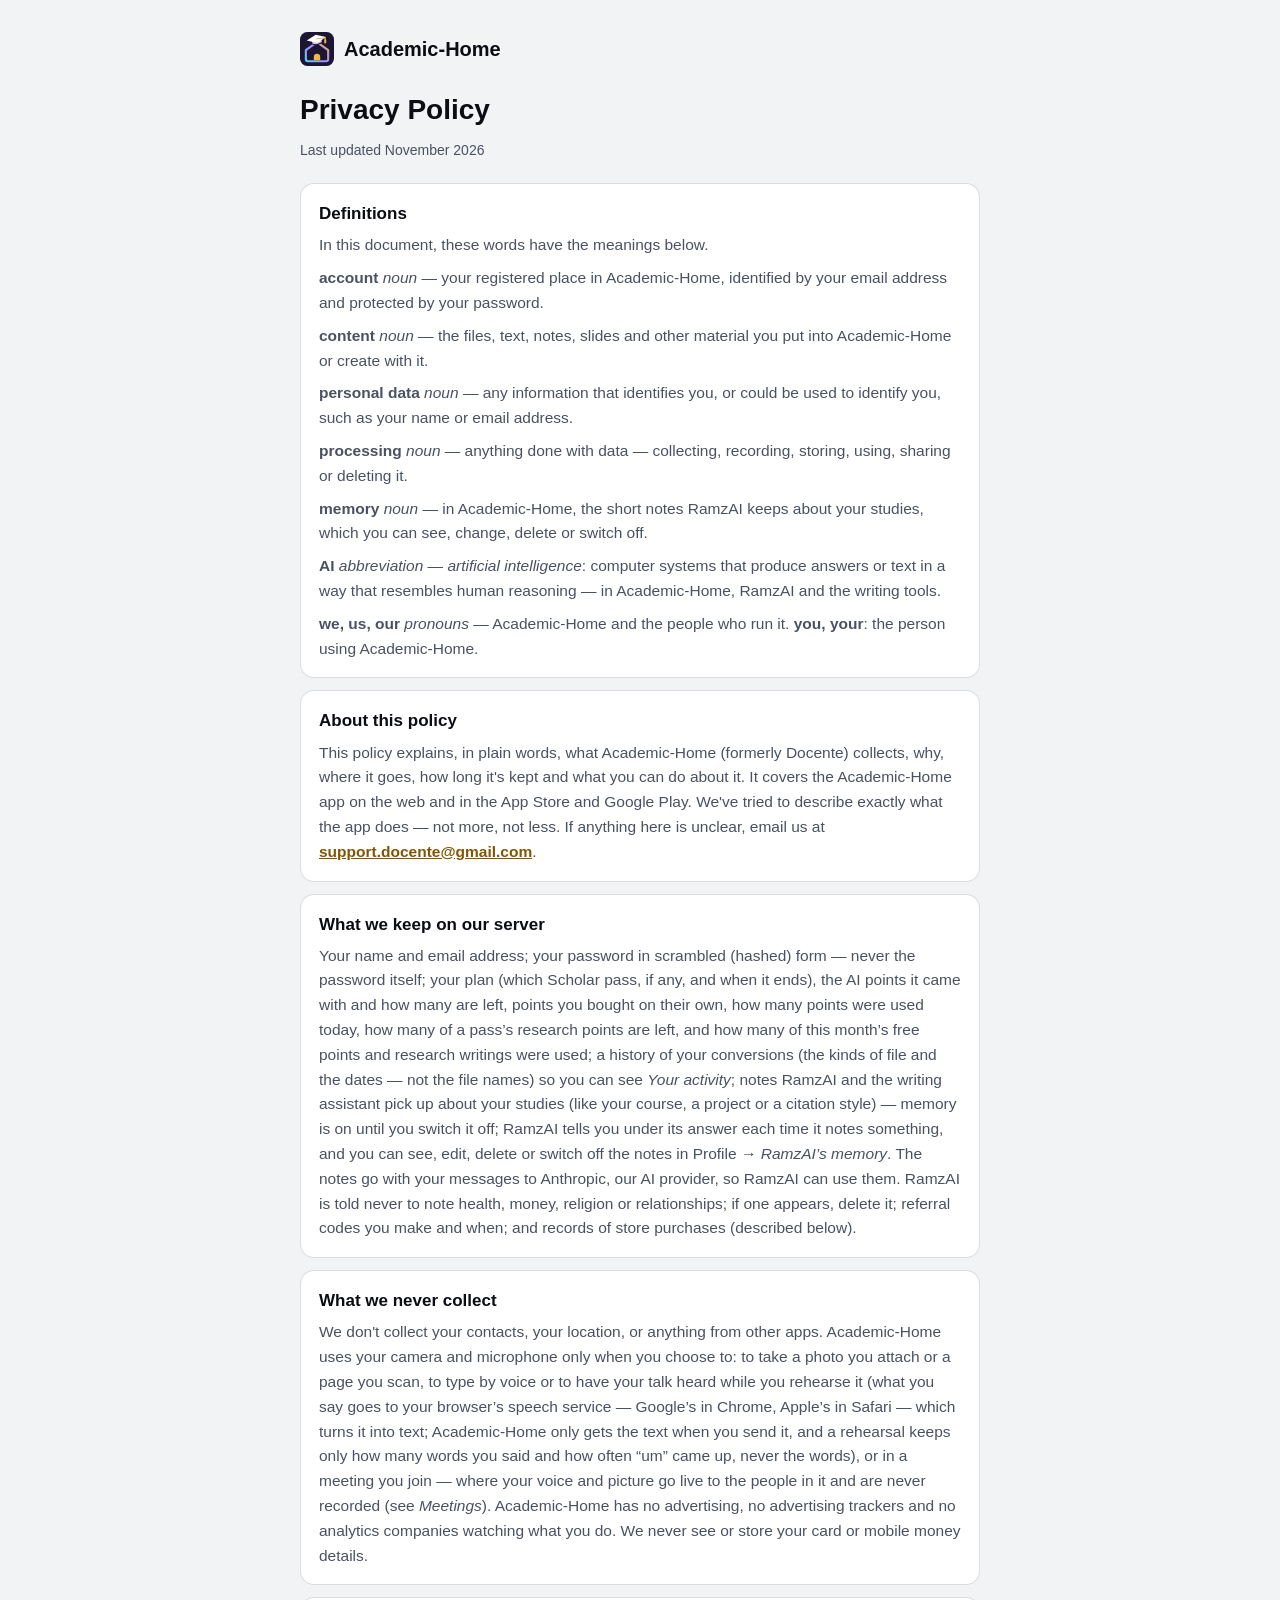
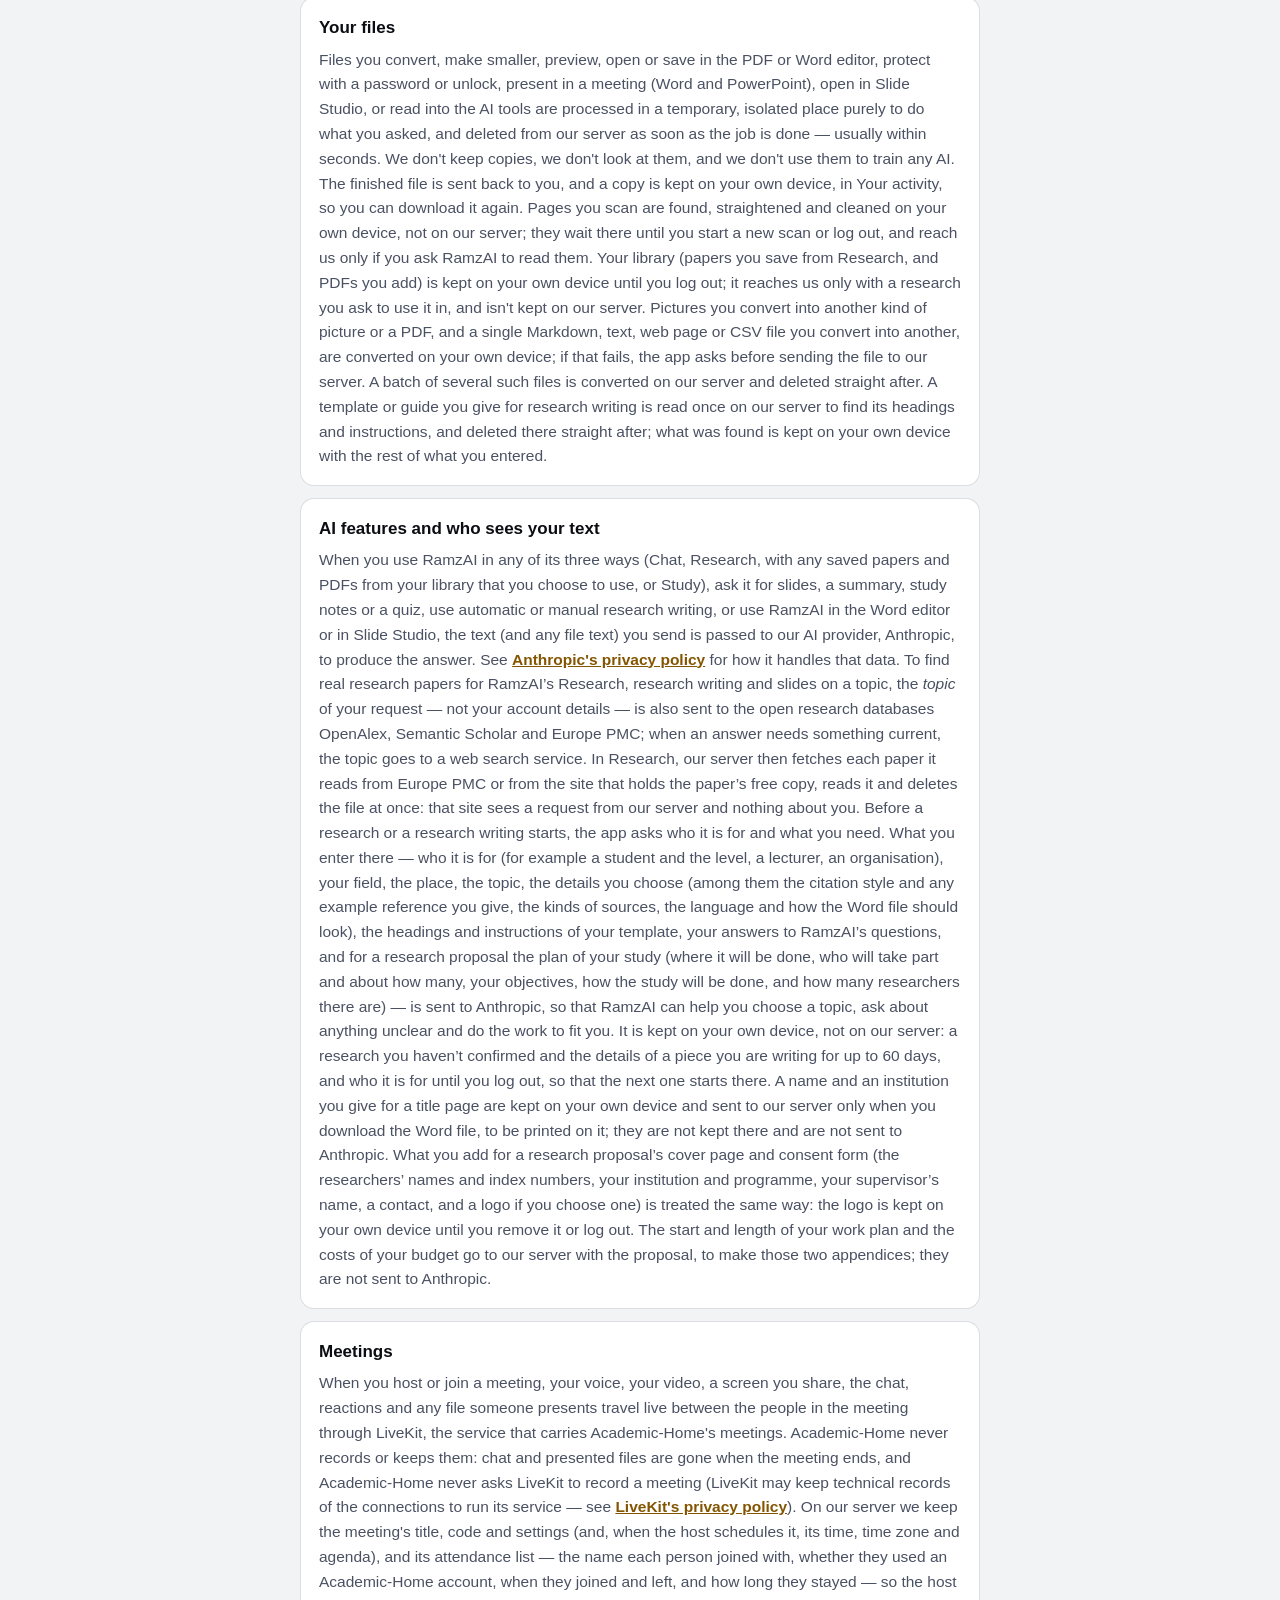
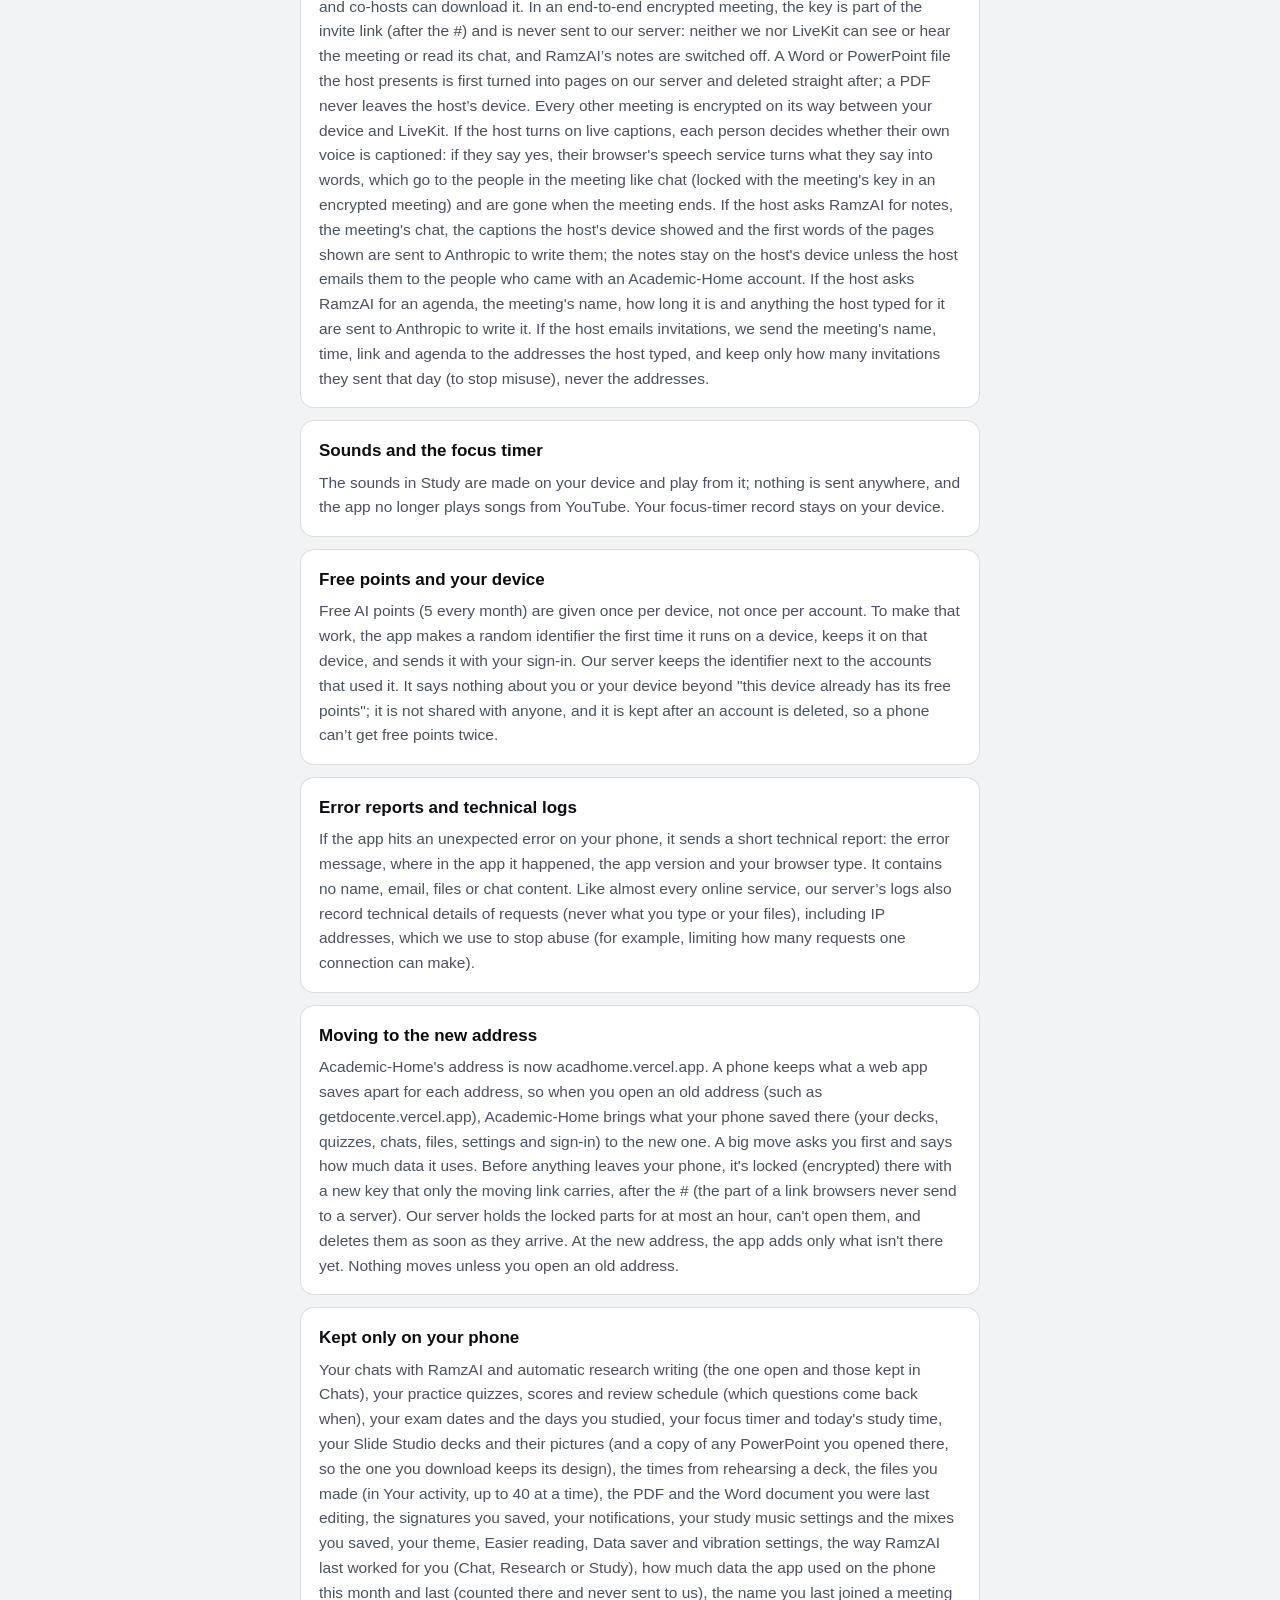
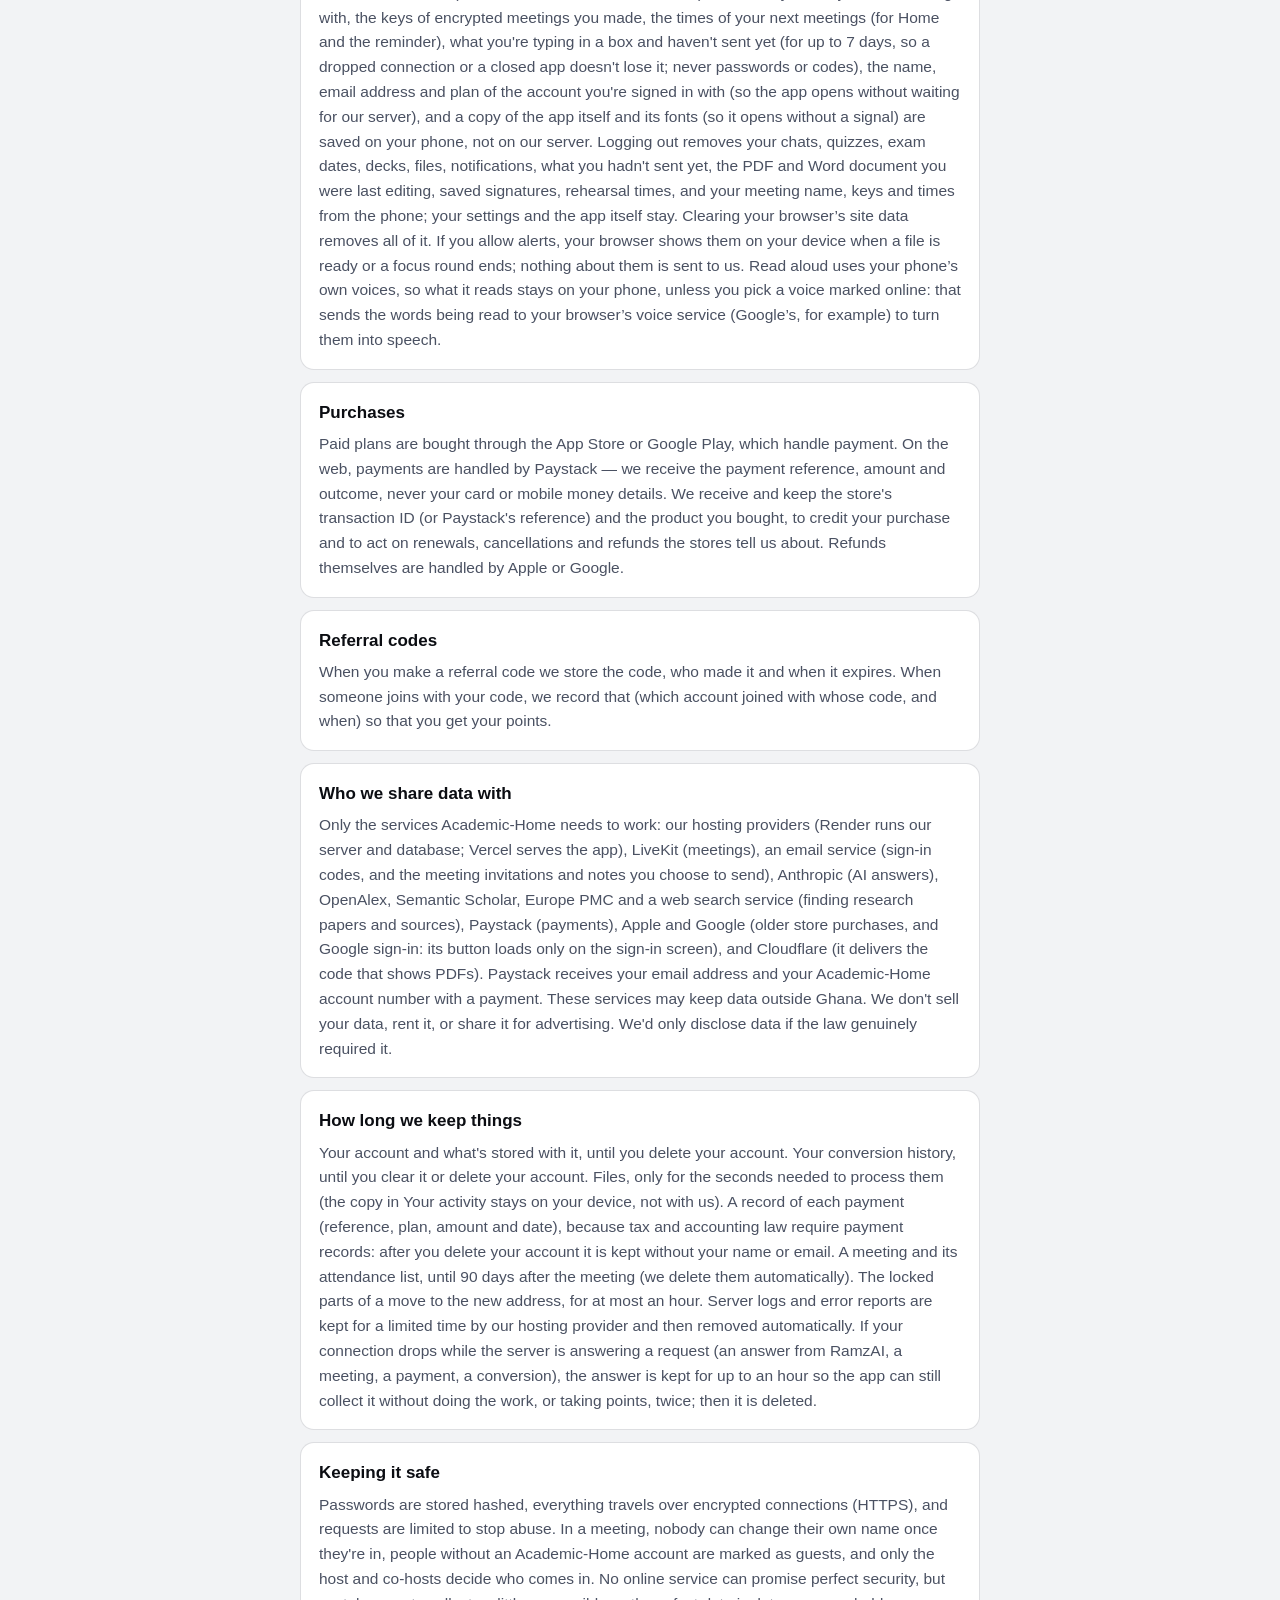
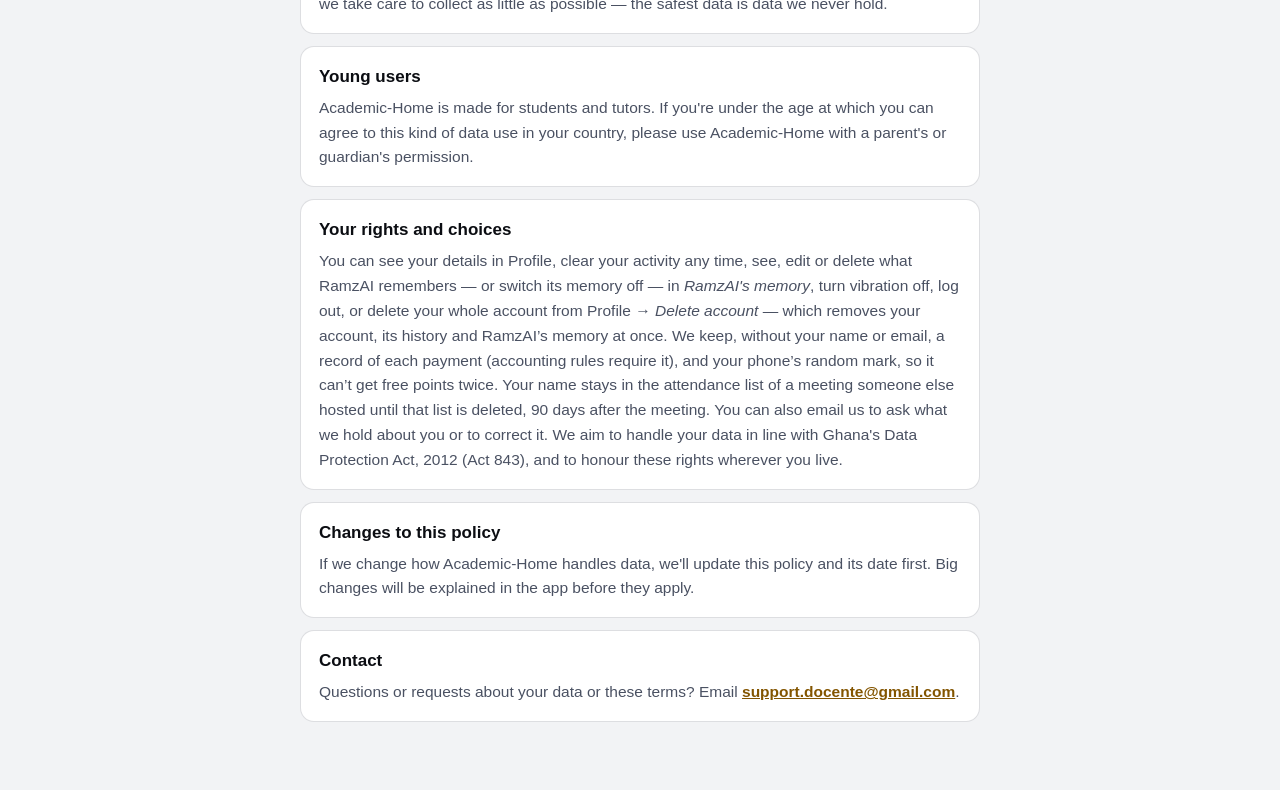
==== commit f1c056a3: "Academic-Home 5.4 (web build) Co-Authored-By: Claude Fable 5.2 <noreply@anthropic.com> Claude-Sessio" ====
--- a/privacy.html
+++ b/privacy.html
@@ -58,7 +58,7 @@
         </div>
         <div class="policy-section">
           <div class="policy-heading">AI features and who sees your text</div>
-          <div class="policy-text">When you use RamzAI in any of its three ways (Chat, Research, with any saved papers and PDFs from your library that you choose to use, or Study), ask it for slides, a summary, study notes or a quiz, use automatic or manual research writing, or use RamzAI in the Word editor or in Slide Studio, the text (and any file text) you send is passed to our AI provider, Anthropic, to produce the answer. See <a href="https://www.anthropic.com/legal/privacy" target="_blank" rel="noopener">Anthropic's privacy policy</a> for how it handles that data. To find real research papers for RamzAI’s Research, research writing and slides on a topic, the <em>topic</em> of your request — not your account details — is also sent to the open research databases OpenAlex, Semantic Scholar and Europe PMC; when an answer needs something current, the topic goes to a web search service. In Research, our server then fetches each paper it reads from Europe PMC or from the site that holds the paper’s free copy, reads it and deletes the file at once: that site sees a request from our server and nothing about you. Before a research or a research writing starts, the app asks who it is for and what you need. What you enter there — who it is for (for example a student and the level, a lecturer, an organisation), your field, the place, the topic, the details you choose (among them the citation style and any example reference you give, the kinds of sources, the language and how the Word file should look), the headings and instructions of your template, and your answers to RamzAI’s questions — is sent to Anthropic, so that RamzAI can help you choose a topic, ask about anything unclear and do the work to fit you. It is kept on your own device, not on our server: a research you haven’t confirmed and the details of a piece you are writing for up to 60 days, and who it is for until you log out, so that the next one starts there. A name and an institution you give for a title page are kept on your own device and sent to our server only when you download the Word file, to be printed on it; they are not kept there and are not sent to Anthropic.</div>
+          <div class="policy-text">When you use RamzAI in any of its three ways (Chat, Research, with any saved papers and PDFs from your library that you choose to use, or Study), ask it for slides, a summary, study notes or a quiz, use automatic or manual research writing, or use RamzAI in the Word editor or in Slide Studio, the text (and any file text) you send is passed to our AI provider, Anthropic, to produce the answer. See <a href="https://www.anthropic.com/legal/privacy" target="_blank" rel="noopener">Anthropic's privacy policy</a> for how it handles that data. To find real research papers for RamzAI’s Research, research writing and slides on a topic, the <em>topic</em> of your request — not your account details — is also sent to the open research databases OpenAlex, Semantic Scholar and Europe PMC; when an answer needs something current, the topic goes to a web search service. In Research, our server then fetches each paper it reads from Europe PMC or from the site that holds the paper’s free copy, reads it and deletes the file at once: that site sees a request from our server and nothing about you. Before a research or a research writing starts, the app asks who it is for and what you need. What you enter there — who it is for (for example a student and the level, a lecturer, an organisation), your field, the place, the topic, the details you choose (among them the citation style and any example reference you give, the kinds of sources, the language and how the Word file should look), the headings and instructions of your template, your answers to RamzAI’s questions, and for a research proposal the plan of your study (where it will be done, who will take part and about how many, your objectives, how the study will be done, and how many researchers there are) — is sent to Anthropic, so that RamzAI can help you choose a topic, ask about anything unclear and do the work to fit you. It is kept on your own device, not on our server: a research you haven’t confirmed and the details of a piece you are writing for up to 60 days, and who it is for until you log out, so that the next one starts there. A name and an institution you give for a title page are kept on your own device and sent to our server only when you download the Word file, to be printed on it; they are not kept there and are not sent to Anthropic. What you add for a research proposal’s cover page and consent form (the researchers’ names and index numbers, your institution and programme, your supervisor’s name, a contact, and a logo if you choose one) is treated the same way: the logo is kept on your own device until you remove it or log out. The start and length of your work plan and the costs of your budget go to our server with the proposal, to make those two appendices; they are not sent to Anthropic.</div>
         </div>
         <div class="policy-section">
           <div class="policy-heading">Meetings</div>
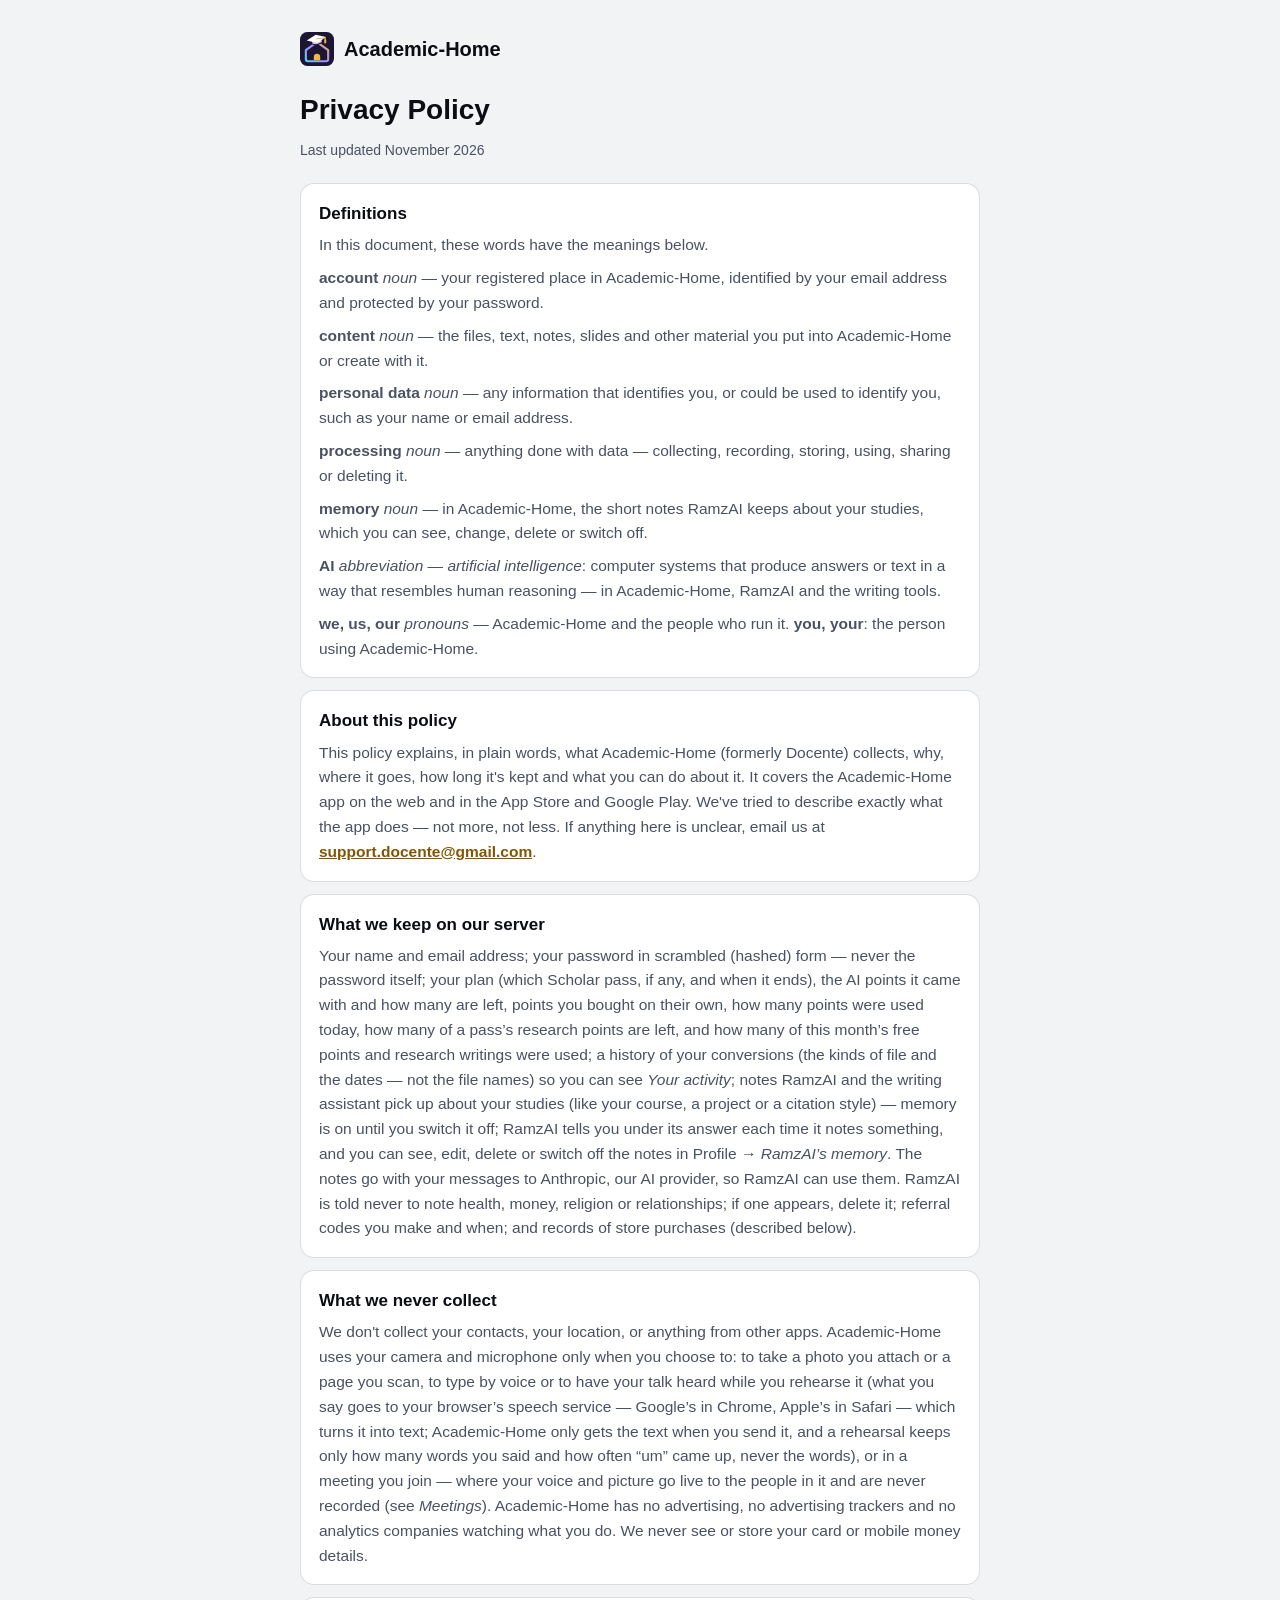
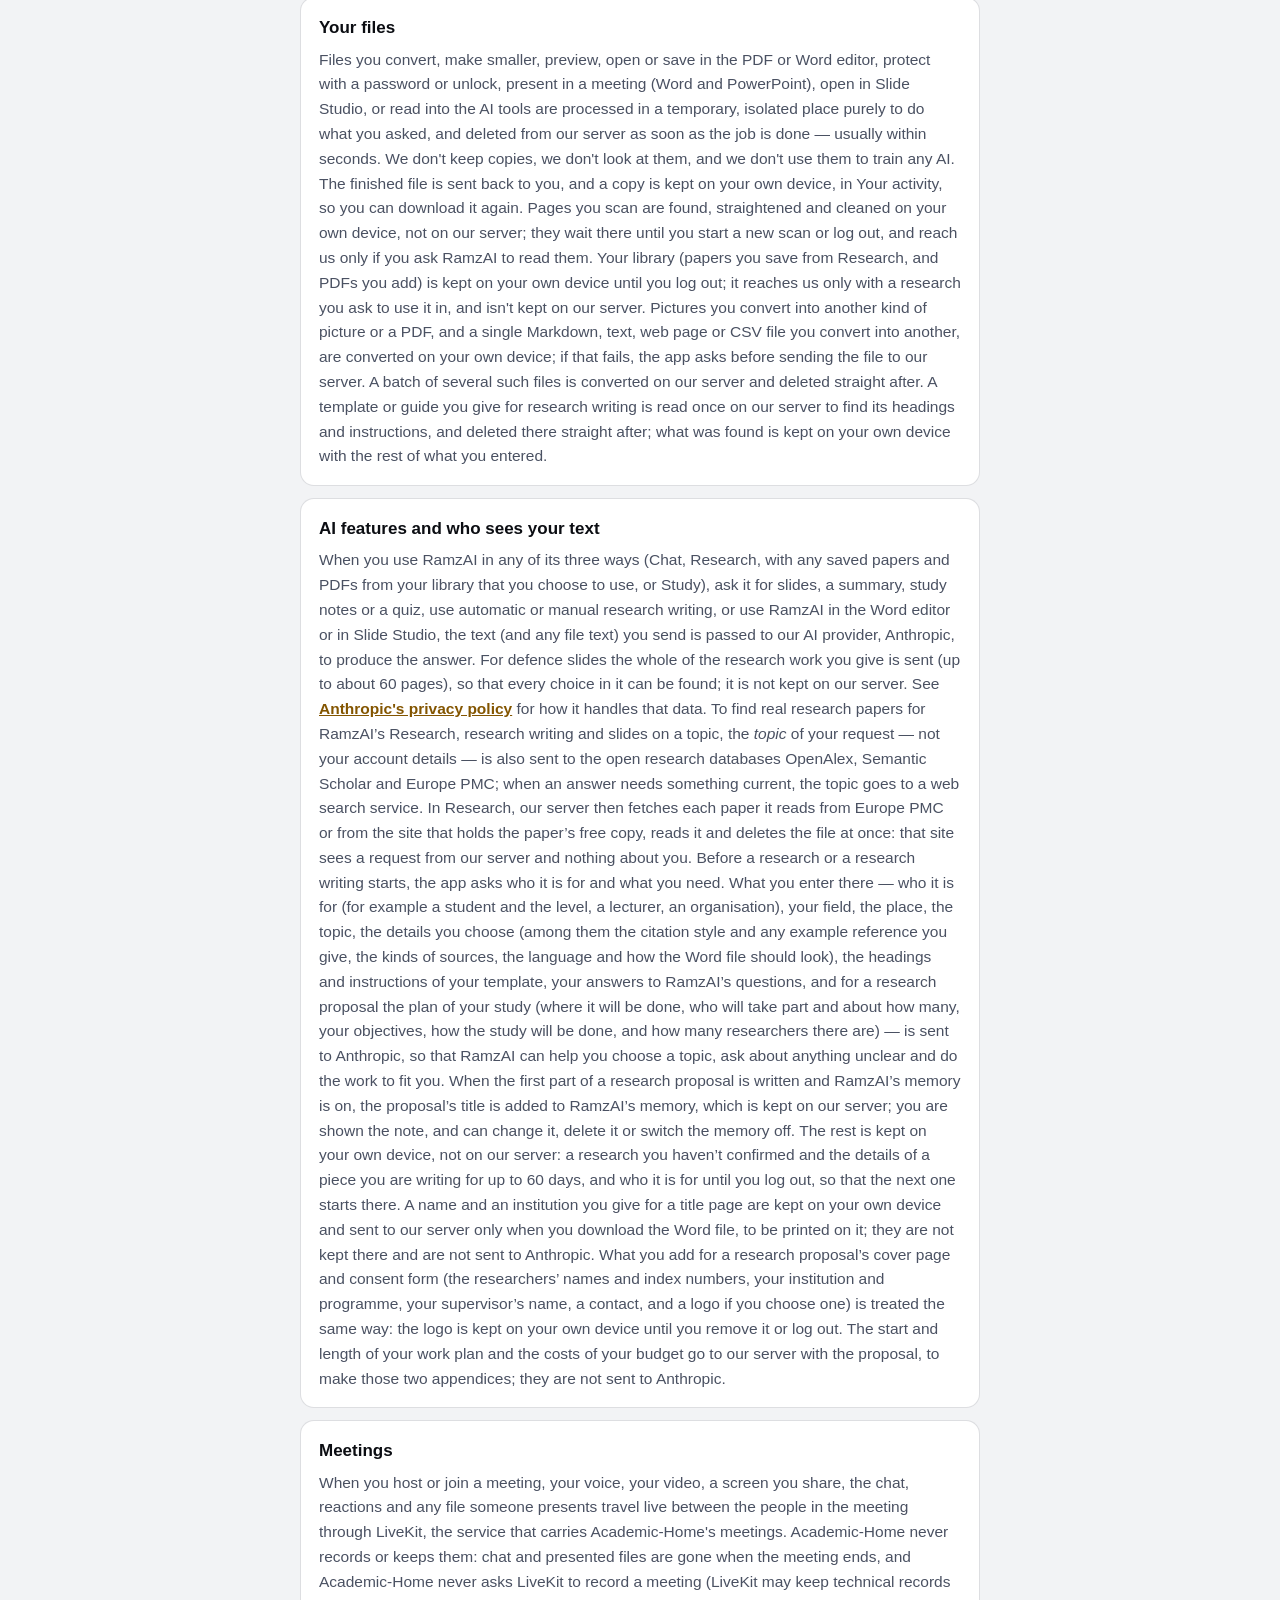
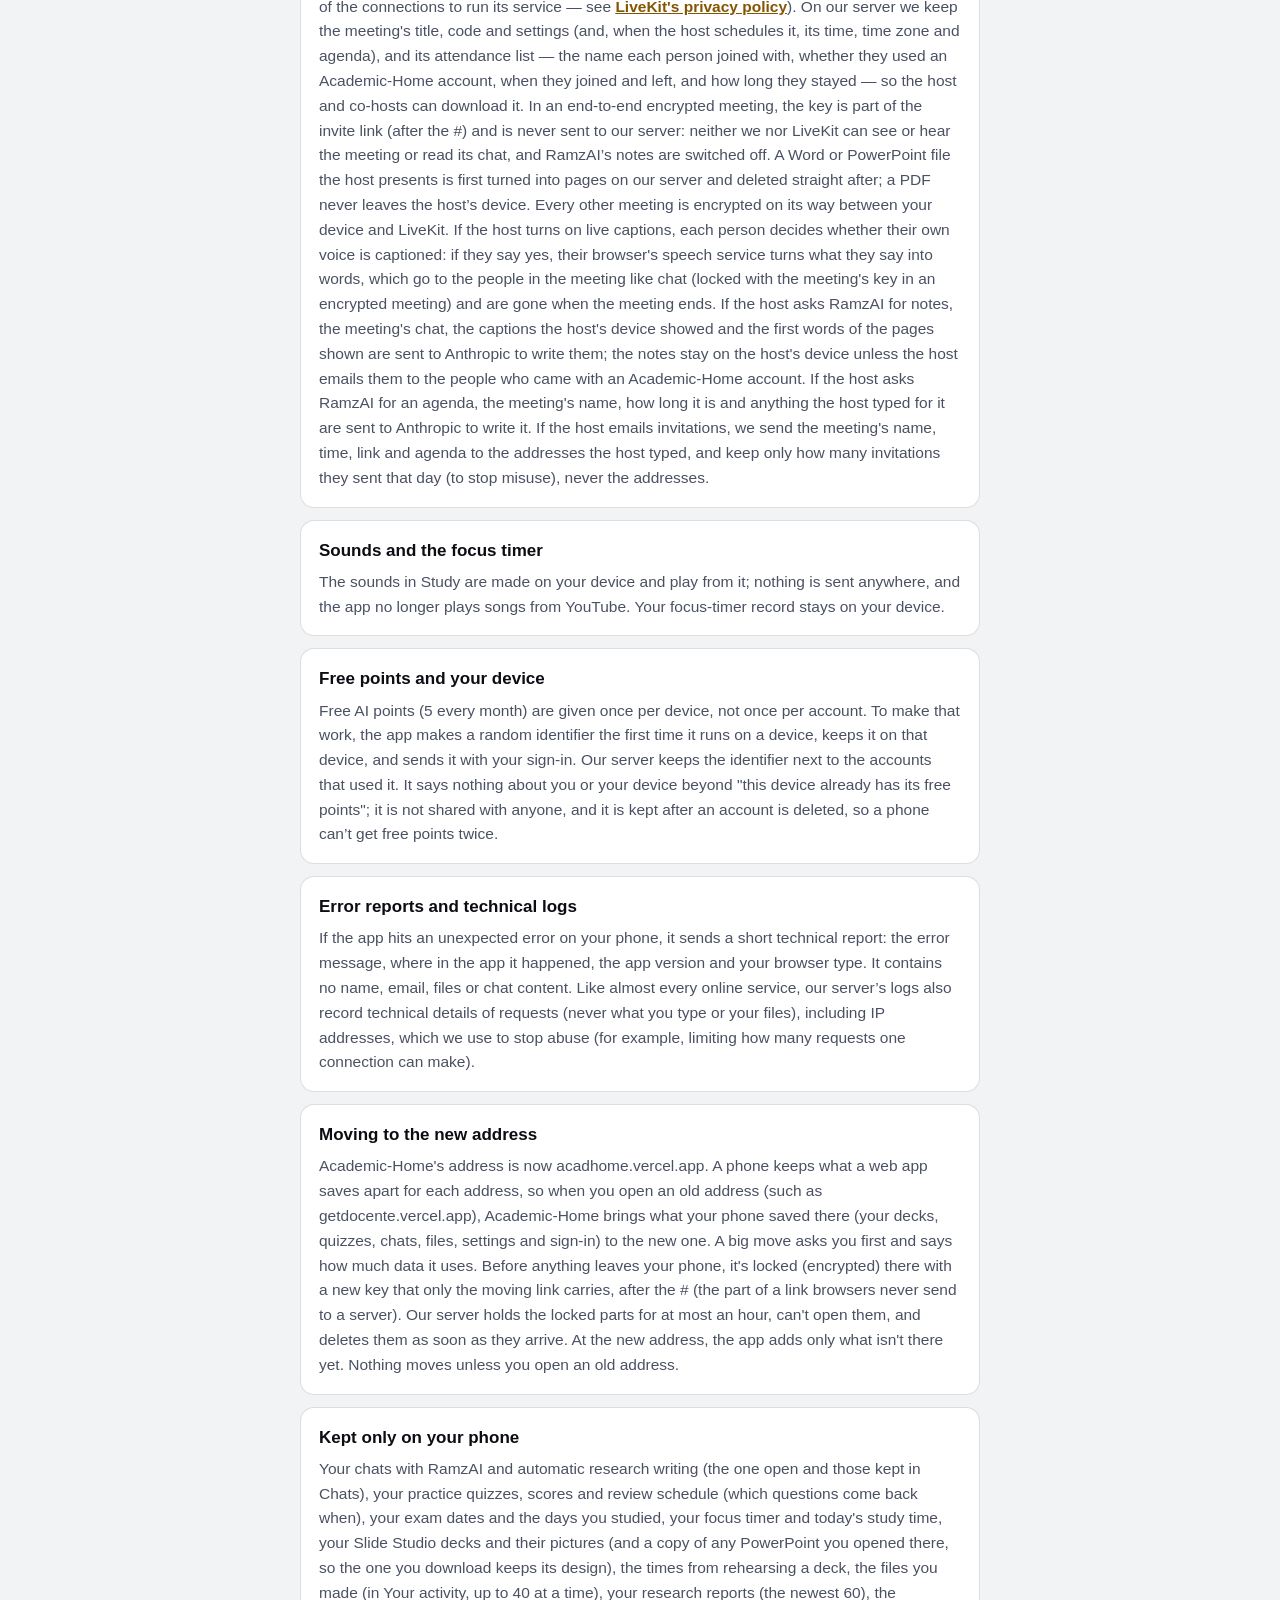
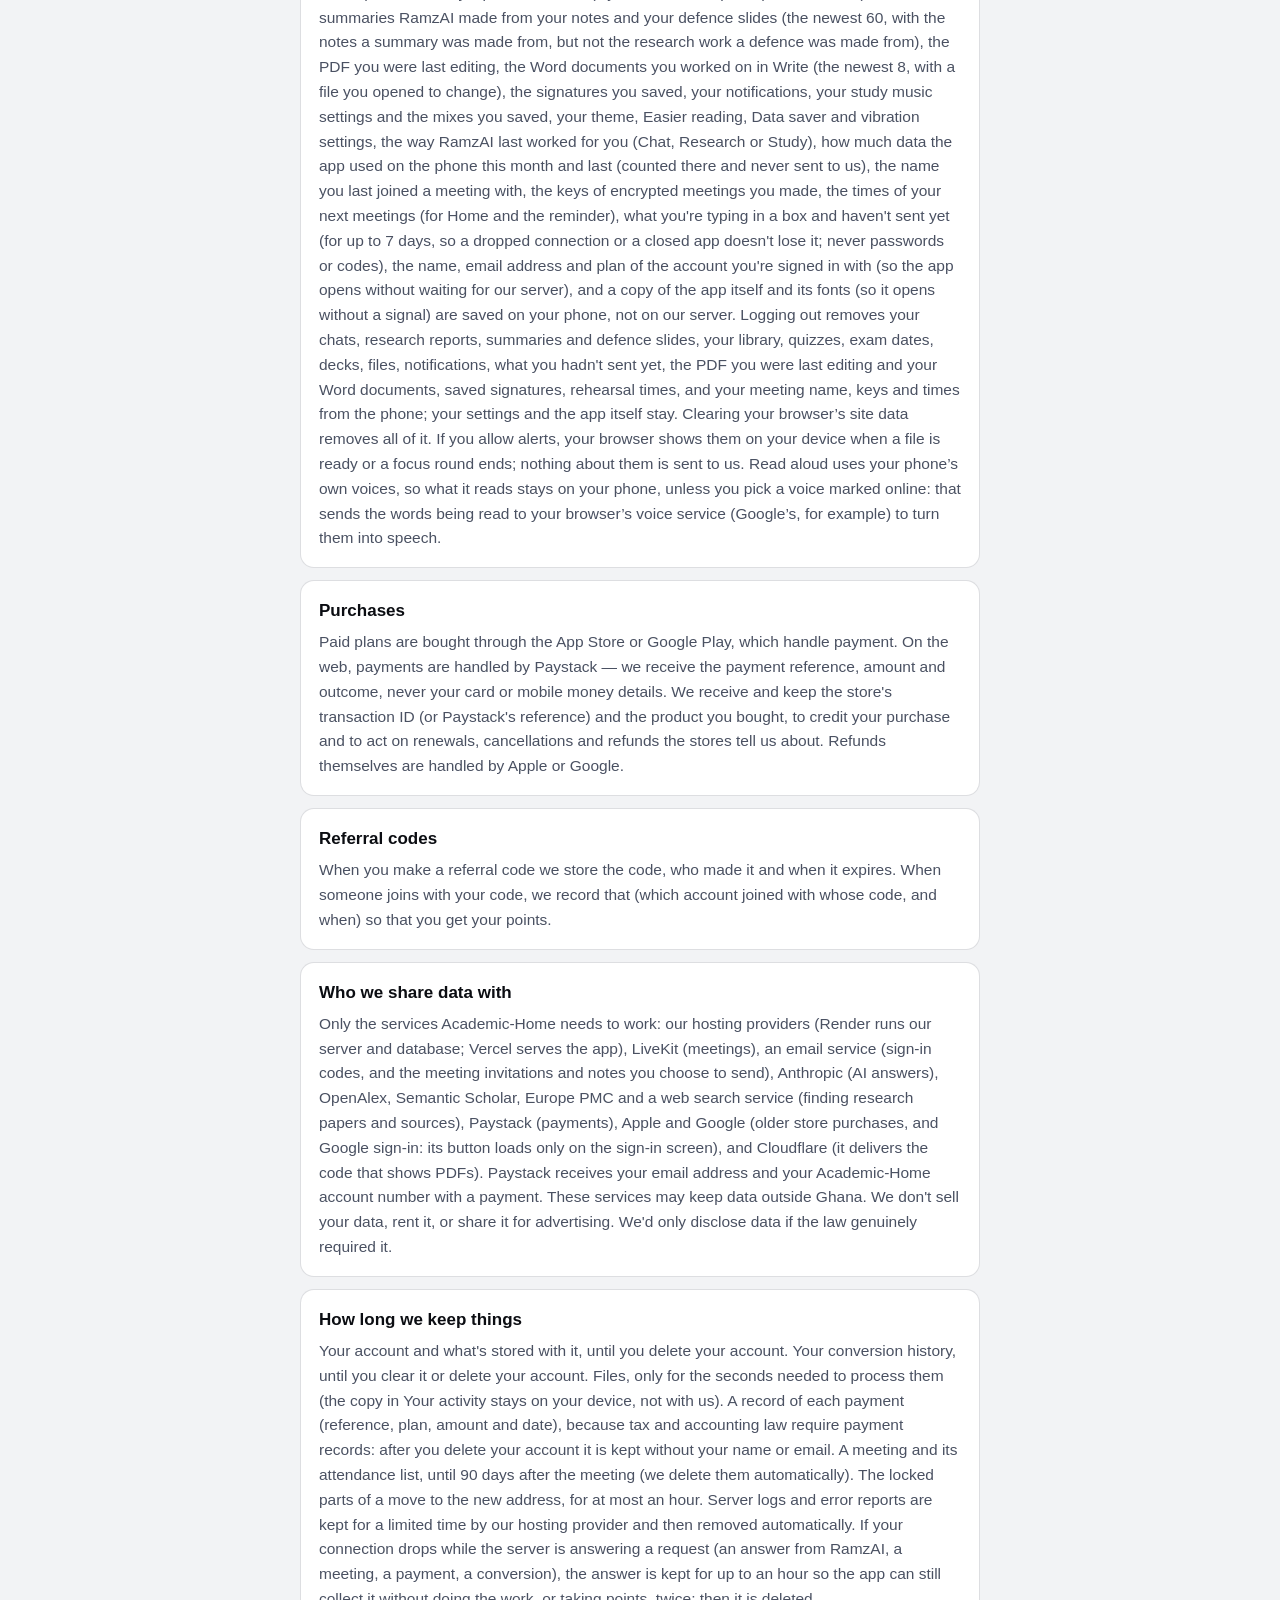
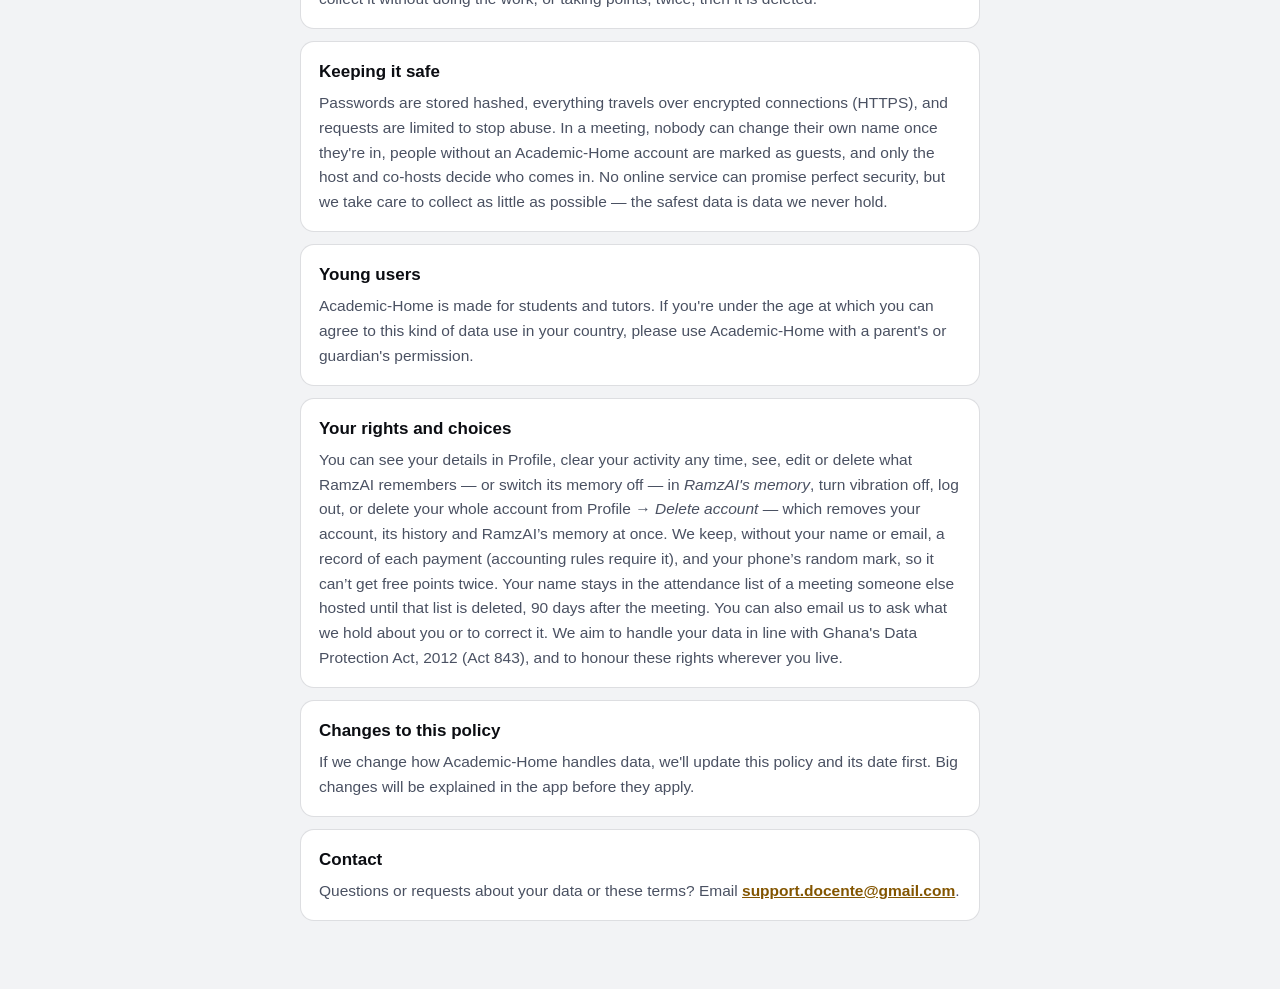
==== commit 30634fca: "Academic-Home 5.7 (web build) Co-Authored-By: Claude Opus 5.5 <noreply@anthropic.com> Claude-Session" ====
--- a/privacy.html
+++ b/privacy.html
@@ -58,7 +58,7 @@
         </div>
         <div class="policy-section">
           <div class="policy-heading">AI features and who sees your text</div>
-          <div class="policy-text">When you use RamzAI in any of its three ways (Chat, Research, with any saved papers and PDFs from your library that you choose to use, or Study), ask it for slides, a summary, study notes or a quiz, use automatic or manual research writing, or use RamzAI in the Word editor or in Slide Studio, the text (and any file text) you send is passed to our AI provider, Anthropic, to produce the answer. See <a href="https://www.anthropic.com/legal/privacy" target="_blank" rel="noopener">Anthropic's privacy policy</a> for how it handles that data. To find real research papers for RamzAI’s Research, research writing and slides on a topic, the <em>topic</em> of your request — not your account details — is also sent to the open research databases OpenAlex, Semantic Scholar and Europe PMC; when an answer needs something current, the topic goes to a web search service. In Research, our server then fetches each paper it reads from Europe PMC or from the site that holds the paper’s free copy, reads it and deletes the file at once: that site sees a request from our server and nothing about you. Before a research or a research writing starts, the app asks who it is for and what you need. What you enter there — who it is for (for example a student and the level, a lecturer, an organisation), your field, the place, the topic, the details you choose (among them the citation style and any example reference you give, the kinds of sources, the language and how the Word file should look), the headings and instructions of your template, your answers to RamzAI’s questions, and for a research proposal the plan of your study (where it will be done, who will take part and about how many, your objectives, how the study will be done, and how many researchers there are) — is sent to Anthropic, so that RamzAI can help you choose a topic, ask about anything unclear and do the work to fit you. It is kept on your own device, not on our server: a research you haven’t confirmed and the details of a piece you are writing for up to 60 days, and who it is for until you log out, so that the next one starts there. A name and an institution you give for a title page are kept on your own device and sent to our server only when you download the Word file, to be printed on it; they are not kept there and are not sent to Anthropic. What you add for a research proposal’s cover page and consent form (the researchers’ names and index numbers, your institution and programme, your supervisor’s name, a contact, and a logo if you choose one) is treated the same way: the logo is kept on your own device until you remove it or log out. The start and length of your work plan and the costs of your budget go to our server with the proposal, to make those two appendices; they are not sent to Anthropic.</div>
+          <div class="policy-text">When you use RamzAI in any of its three ways (Chat, Research, with any saved papers and PDFs from your library that you choose to use, or Study), ask it for slides, a summary, study notes or a quiz, use automatic or manual research writing, or use RamzAI in the Word editor or in Slide Studio, the text (and any file text) you send is passed to our AI provider, Anthropic, to produce the answer. For defence slides the whole of the research work you give is sent (up to about 60 pages), so that every choice in it can be found; it is not kept on our server. See <a href="https://www.anthropic.com/legal/privacy" target="_blank" rel="noopener">Anthropic's privacy policy</a> for how it handles that data. To find real research papers for RamzAI’s Research, research writing and slides on a topic, the <em>topic</em> of your request — not your account details — is also sent to the open research databases OpenAlex, Semantic Scholar and Europe PMC; when an answer needs something current, the topic goes to a web search service. In Research, our server then fetches each paper it reads from Europe PMC or from the site that holds the paper’s free copy, reads it and deletes the file at once: that site sees a request from our server and nothing about you. Before a research or a research writing starts, the app asks who it is for and what you need. What you enter there — who it is for (for example a student and the level, a lecturer, an organisation), your field, the place, the topic, the details you choose (among them the citation style and any example reference you give, the kinds of sources, the language and how the Word file should look), the headings and instructions of your template, your answers to RamzAI’s questions, and for a research proposal the plan of your study (where it will be done, who will take part and about how many, your objectives, how the study will be done, and how many researchers there are) — is sent to Anthropic, so that RamzAI can help you choose a topic, ask about anything unclear and do the work to fit you. When the first part of a research proposal is written and RamzAI’s memory is on, the proposal’s title is added to RamzAI’s memory, which is kept on our server; you are shown the note, and can change it, delete it or switch the memory off. The rest is kept on your own device, not on our server: a research you haven’t confirmed and the details of a piece you are writing for up to 60 days, and who it is for until you log out, so that the next one starts there. A name and an institution you give for a title page are kept on your own device and sent to our server only when you download the Word file, to be printed on it; they are not kept there and are not sent to Anthropic. What you add for a research proposal’s cover page and consent form (the researchers’ names and index numbers, your institution and programme, your supervisor’s name, a contact, and a logo if you choose one) is treated the same way: the logo is kept on your own device until you remove it or log out. The start and length of your work plan and the costs of your budget go to our server with the proposal, to make those two appendices; they are not sent to Anthropic.</div>
         </div>
         <div class="policy-section">
           <div class="policy-heading">Meetings</div>
@@ -82,7 +82,7 @@
         </div>
         <div class="policy-section">
           <div class="policy-heading">Kept only on your phone</div>
-          <div class="policy-text">Your chats with RamzAI and automatic research writing (the one open and those kept in Chats), your practice quizzes, scores and review schedule (which questions come back when), your exam dates and the days you studied, your focus timer and today's study time, your Slide Studio decks and their pictures (and a copy of any PowerPoint you opened there, so the one you download keeps its design), the times from rehearsing a deck, the files you made (in Your activity, up to 40 at a time), the PDF and the Word document you were last editing, the signatures you saved, your notifications, your study music settings and the mixes you saved, your theme, Easier reading, Data saver and vibration settings, the way RamzAI last worked for you (Chat, Research or Study), how much data the app used on the phone this month and last (counted there and never sent to us), the name you last joined a meeting with, the keys of encrypted meetings you made, the times of your next meetings (for Home and the reminder), what you're typing in a box and haven't sent yet (for up to 7 days, so a dropped connection or a closed app doesn't lose it; never passwords or codes), the name, email address and plan of the account you're signed in with (so the app opens without waiting for our server), and a copy of the app itself and its fonts (so it opens without a signal) are saved on your phone, not on our server. Logging out removes your chats, quizzes, exam dates, decks, files, notifications, what you hadn't sent yet, the PDF and Word document you were last editing, saved signatures, rehearsal times, and your meeting name, keys and times from the phone; your settings and the app itself stay. Clearing your browser’s site data removes all of it. If you allow alerts, your browser shows them on your device when a file is ready or a focus round ends; nothing about them is sent to us. Read aloud uses your phone’s own voices, so what it reads stays on your phone, unless you pick a voice marked online: that sends the words being read to your browser’s voice service (Google’s, for example) to turn them into speech.</div>
+          <div class="policy-text">Your chats with RamzAI and automatic research writing (the one open and those kept in Chats), your practice quizzes, scores and review schedule (which questions come back when), your exam dates and the days you studied, your focus timer and today's study time, your Slide Studio decks and their pictures (and a copy of any PowerPoint you opened there, so the one you download keeps its design), the times from rehearsing a deck, the files you made (in Your activity, up to 40 at a time), your research reports (the newest 60), the summaries RamzAI made from your notes and your defence slides (the newest 60, with the notes a summary was made from, but not the research work a defence was made from), the PDF you were last editing, the Word documents you worked on in Write (the newest 8, with a file you opened to change), the signatures you saved, your notifications, your study music settings and the mixes you saved, your theme, Easier reading, Data saver and vibration settings, the way RamzAI last worked for you (Chat, Research or Study), how much data the app used on the phone this month and last (counted there and never sent to us), the name you last joined a meeting with, the keys of encrypted meetings you made, the times of your next meetings (for Home and the reminder), what you're typing in a box and haven't sent yet (for up to 7 days, so a dropped connection or a closed app doesn't lose it; never passwords or codes), the name, email address and plan of the account you're signed in with (so the app opens without waiting for our server), and a copy of the app itself and its fonts (so it opens without a signal) are saved on your phone, not on our server. Logging out removes your chats, research reports, summaries and defence slides, your library, quizzes, exam dates, decks, files, notifications, what you hadn't sent yet, the PDF you were last editing and your Word documents, saved signatures, rehearsal times, and your meeting name, keys and times from the phone; your settings and the app itself stay. Clearing your browser’s site data removes all of it. If you allow alerts, your browser shows them on your device when a file is ready or a focus round ends; nothing about them is sent to us. Read aloud uses your phone’s own voices, so what it reads stays on your phone, unless you pick a voice marked online: that sends the words being read to your browser’s voice service (Google’s, for example) to turn them into speech.</div>
         </div>
         <div class="policy-section">
           <div class="policy-heading">Purchases</div>
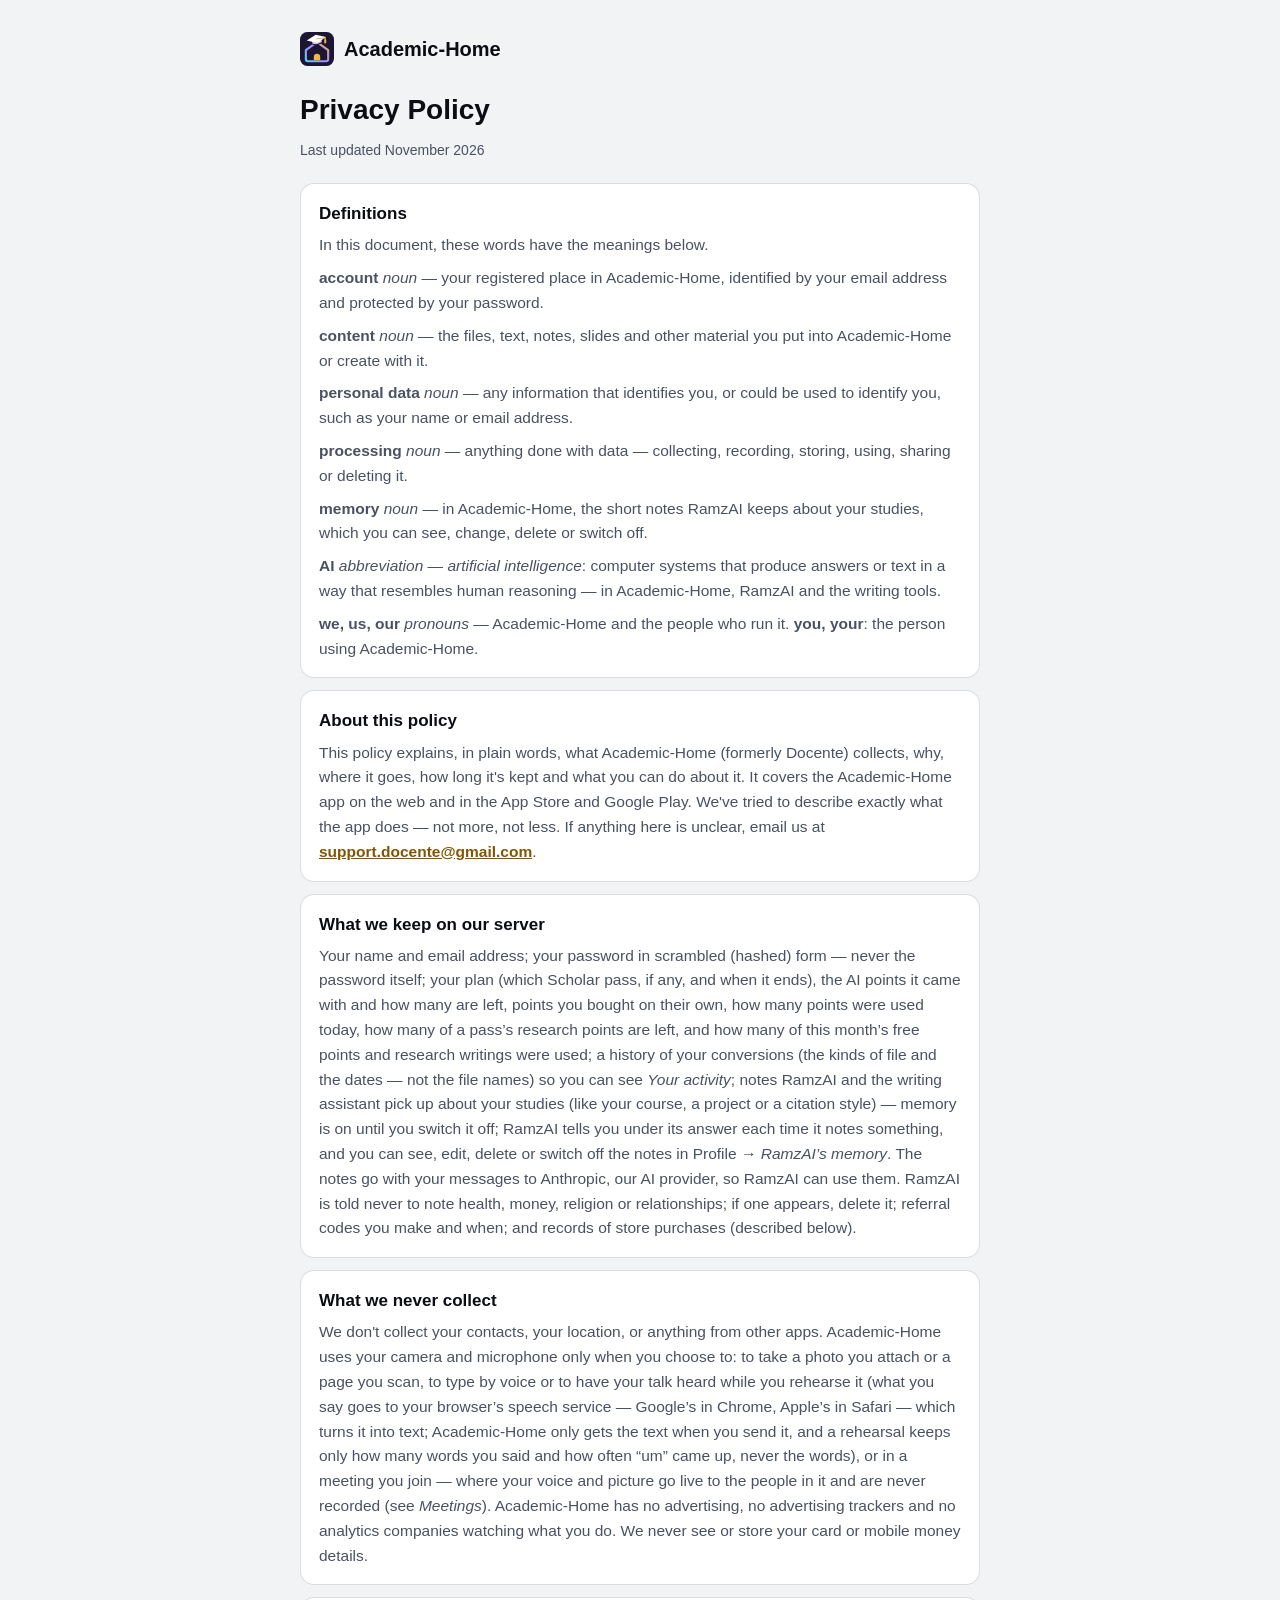
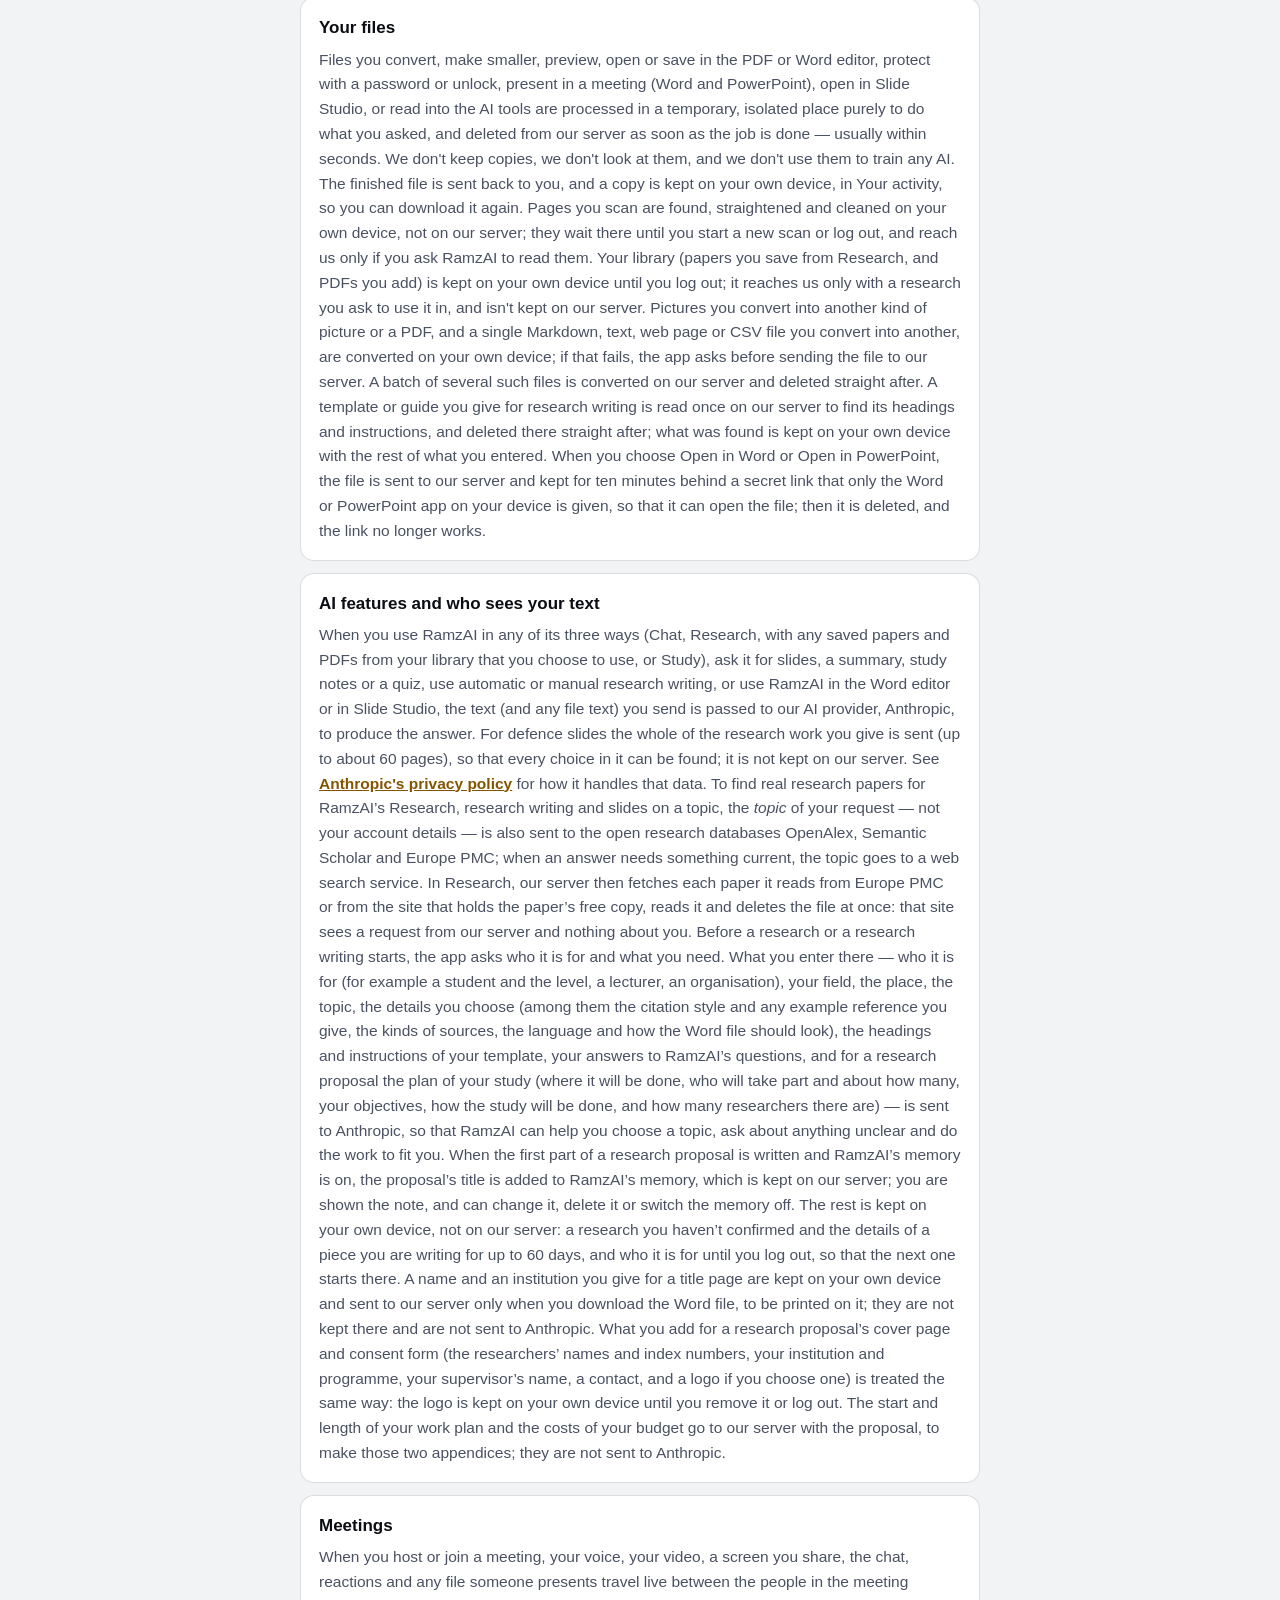
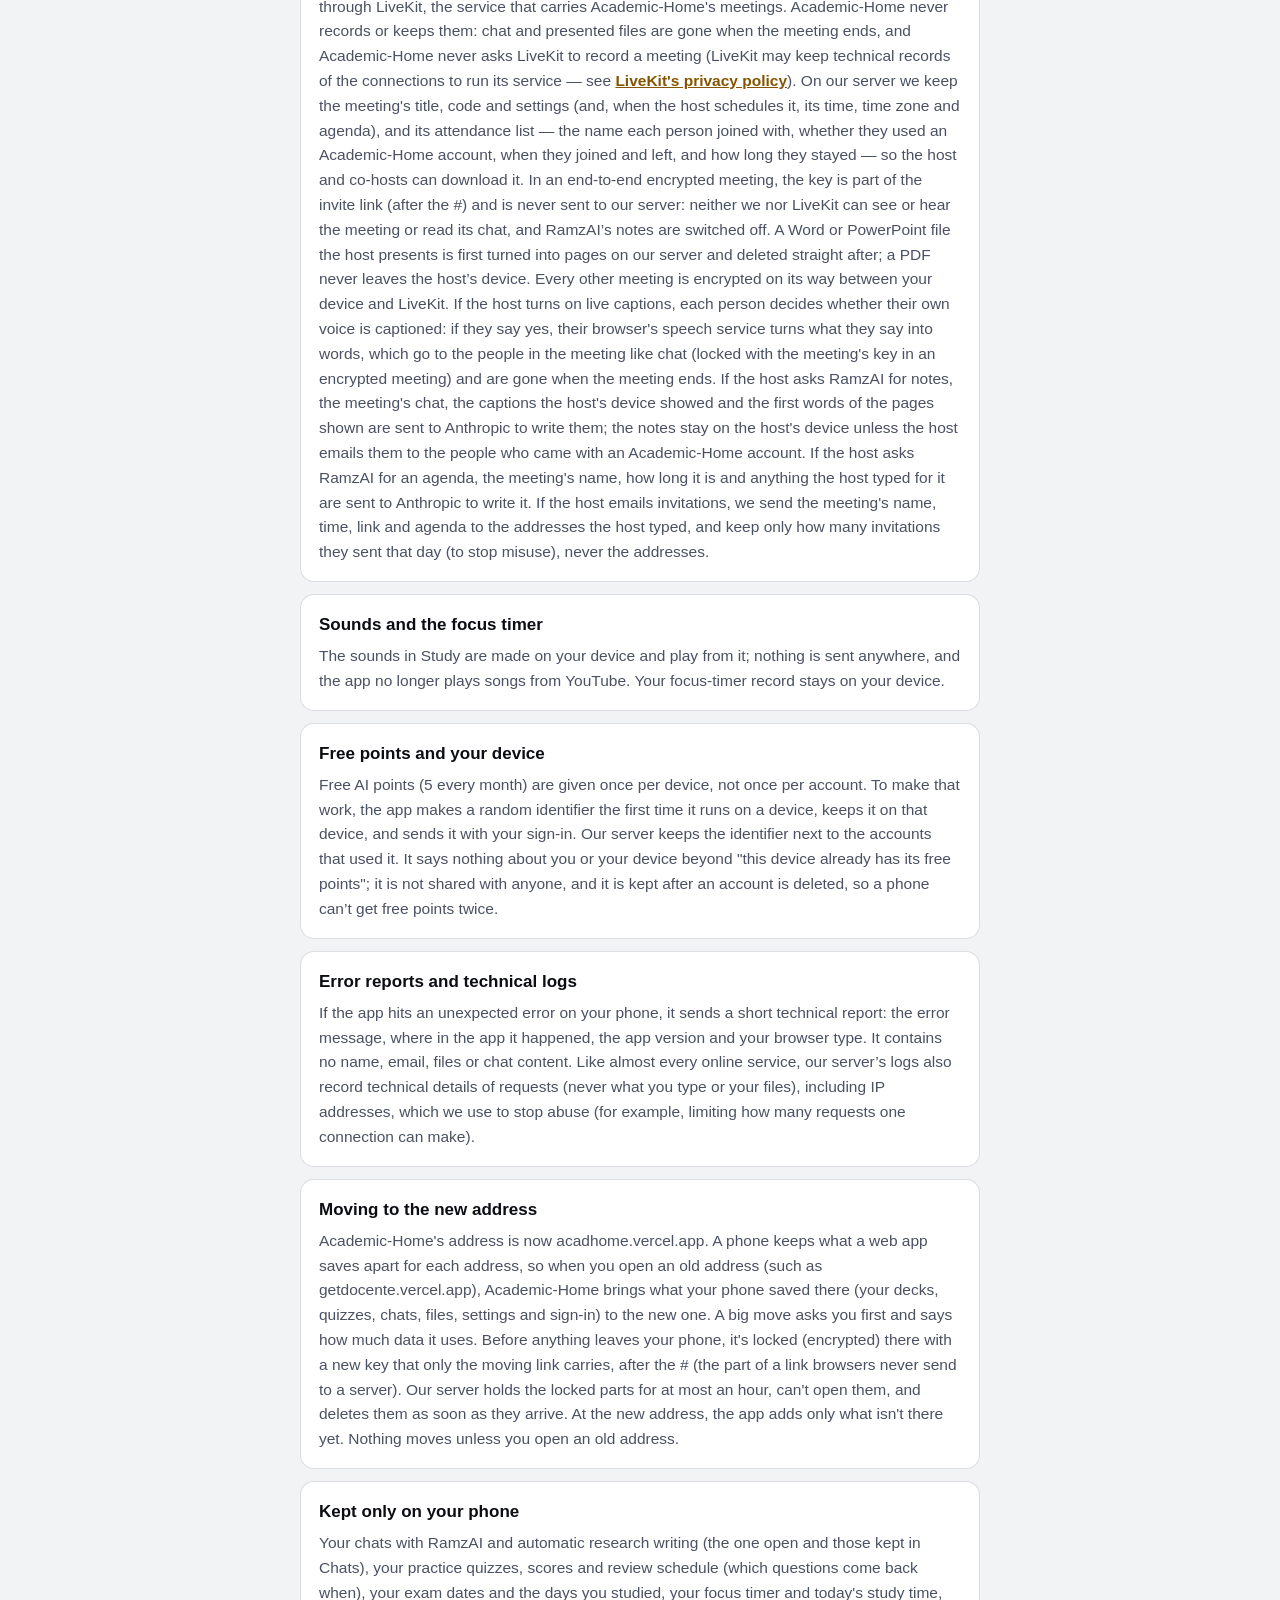
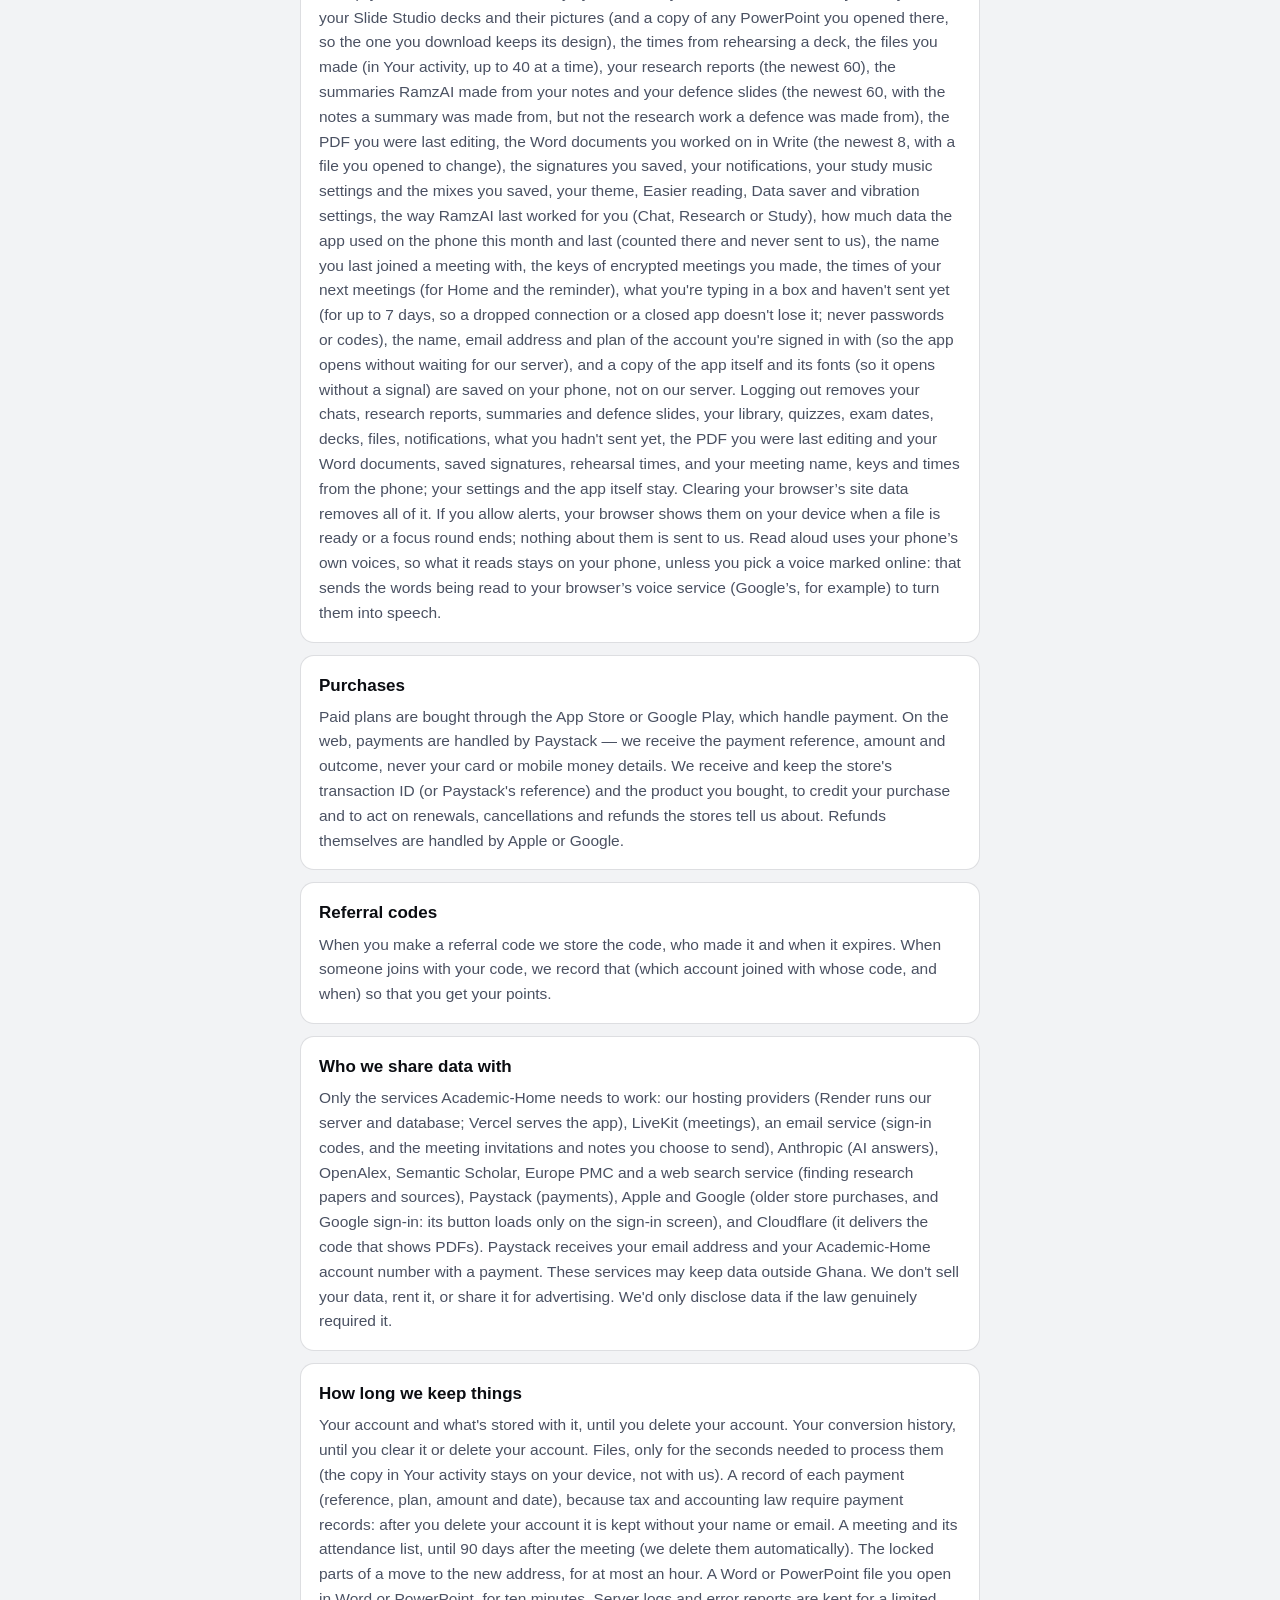
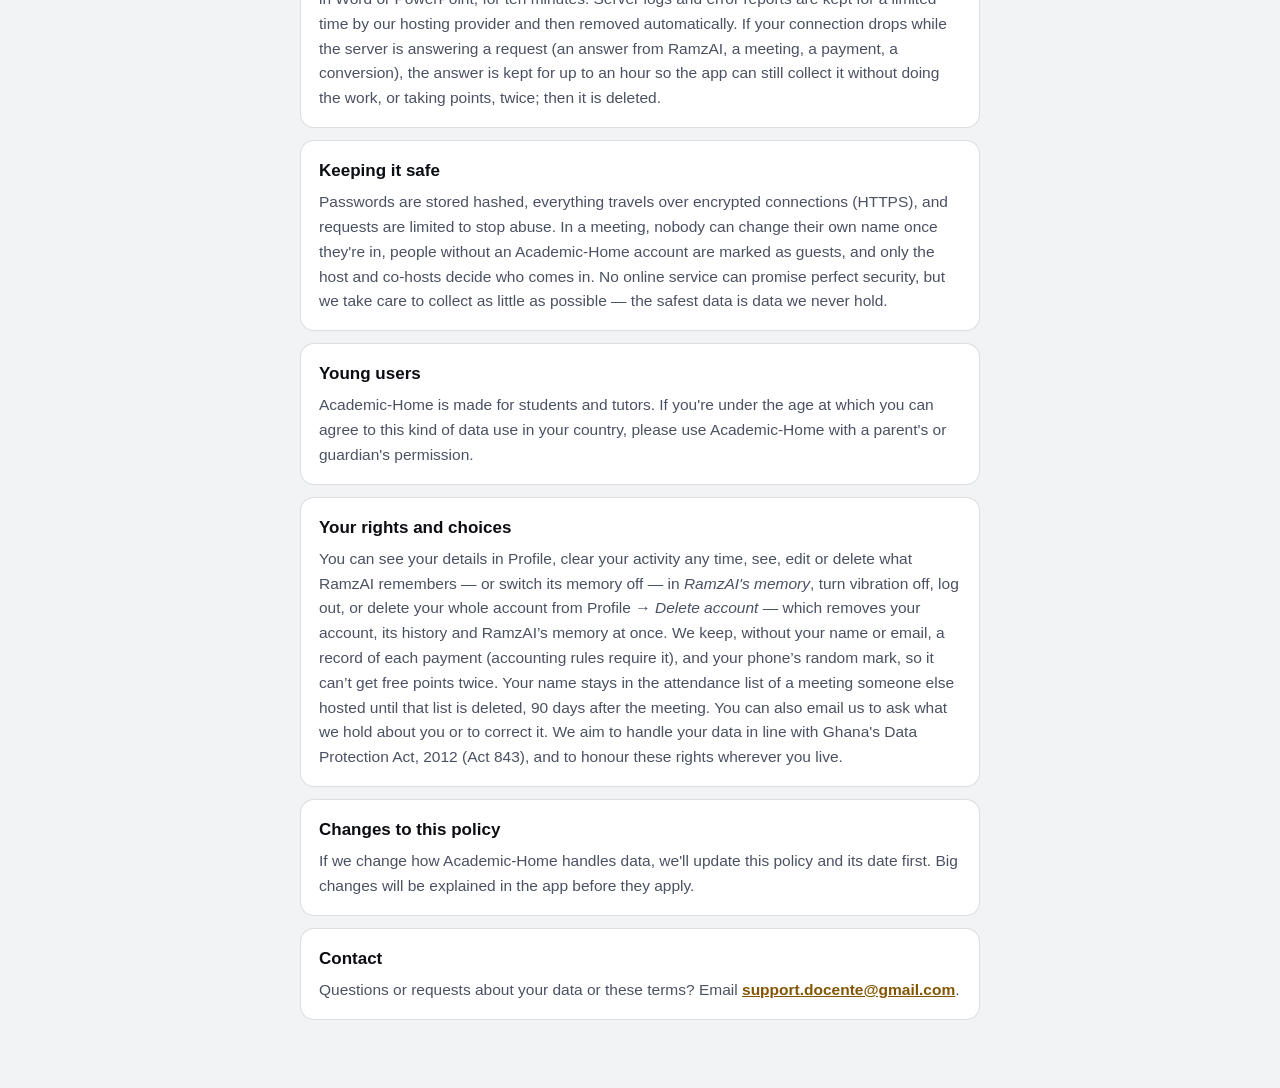
==== commit 8747f582: "Academic-Home 6.1 (web build) Co-Authored-By: Claude Opus 5.5 <noreply@anthropic.com> Claude-Session" ====
--- a/privacy.html
+++ b/privacy.html
@@ -54,7 +54,7 @@
         </div>
         <div class="policy-section">
           <div class="policy-heading">Your files</div>
-          <div class="policy-text">Files you convert, make smaller, preview, open or save in the PDF or Word editor, protect with a password or unlock, present in a meeting (Word and PowerPoint), open in Slide Studio, or read into the AI tools are processed in a temporary, isolated place purely to do what you asked, and deleted from our server as soon as the job is done — usually within seconds. We don't keep copies, we don't look at them, and we don't use them to train any AI. The finished file is sent back to you, and a copy is kept on your own device, in Your activity, so you can download it again. Pages you scan are found, straightened and cleaned on your own device, not on our server; they wait there until you start a new scan or log out, and reach us only if you ask RamzAI to read them. Your library (papers you save from Research, and PDFs you add) is kept on your own device until you log out; it reaches us only with a research you ask to use it in, and isn't kept on our server. Pictures you convert into another kind of picture or a PDF, and a single Markdown, text, web page or CSV file you convert into another, are converted on your own device; if that fails, the app asks before sending the file to our server. A batch of several such files is converted on our server and deleted straight after. A template or guide you give for research writing is read once on our server to find its headings and instructions, and deleted there straight after; what was found is kept on your own device with the rest of what you entered.</div>
+          <div class="policy-text">Files you convert, make smaller, preview, open or save in the PDF or Word editor, protect with a password or unlock, present in a meeting (Word and PowerPoint), open in Slide Studio, or read into the AI tools are processed in a temporary, isolated place purely to do what you asked, and deleted from our server as soon as the job is done — usually within seconds. We don't keep copies, we don't look at them, and we don't use them to train any AI. The finished file is sent back to you, and a copy is kept on your own device, in Your activity, so you can download it again. Pages you scan are found, straightened and cleaned on your own device, not on our server; they wait there until you start a new scan or log out, and reach us only if you ask RamzAI to read them. Your library (papers you save from Research, and PDFs you add) is kept on your own device until you log out; it reaches us only with a research you ask to use it in, and isn't kept on our server. Pictures you convert into another kind of picture or a PDF, and a single Markdown, text, web page or CSV file you convert into another, are converted on your own device; if that fails, the app asks before sending the file to our server. A batch of several such files is converted on our server and deleted straight after. A template or guide you give for research writing is read once on our server to find its headings and instructions, and deleted there straight after; what was found is kept on your own device with the rest of what you entered. When you choose Open in Word or Open in PowerPoint, the file is sent to our server and kept for ten minutes behind a secret link that only the Word or PowerPoint app on your device is given, so that it can open the file; then it is deleted, and the link no longer works.</div>
         </div>
         <div class="policy-section">
           <div class="policy-heading">AI features and who sees your text</div>
@@ -98,7 +98,7 @@
         </div>
         <div class="policy-section">
           <div class="policy-heading">How long we keep things</div>
-          <div class="policy-text">Your account and what's stored with it, until you delete your account. Your conversion history, until you clear it or delete your account. Files, only for the seconds needed to process them (the copy in Your activity stays on your device, not with us). A record of each payment (reference, plan, amount and date), because tax and accounting law require payment records: after you delete your account it is kept without your name or email. A meeting and its attendance list, until 90 days after the meeting (we delete them automatically). The locked parts of a move to the new address, for at most an hour. Server logs and error reports are kept for a limited time by our hosting provider and then removed automatically. If your connection drops while the server is answering a request (an answer from RamzAI, a meeting, a payment, a conversion), the answer is kept for up to an hour so the app can still collect it without doing the work, or taking points, twice; then it is deleted.</div>
+          <div class="policy-text">Your account and what's stored with it, until you delete your account. Your conversion history, until you clear it or delete your account. Files, only for the seconds needed to process them (the copy in Your activity stays on your device, not with us). A record of each payment (reference, plan, amount and date), because tax and accounting law require payment records: after you delete your account it is kept without your name or email. A meeting and its attendance list, until 90 days after the meeting (we delete them automatically). The locked parts of a move to the new address, for at most an hour. A Word or PowerPoint file you open in Word or PowerPoint, for ten minutes. Server logs and error reports are kept for a limited time by our hosting provider and then removed automatically. If your connection drops while the server is answering a request (an answer from RamzAI, a meeting, a payment, a conversion), the answer is kept for up to an hour so the app can still collect it without doing the work, or taking points, twice; then it is deleted.</div>
         </div>
         <div class="policy-section">
           <div class="policy-heading">Keeping it safe</div>
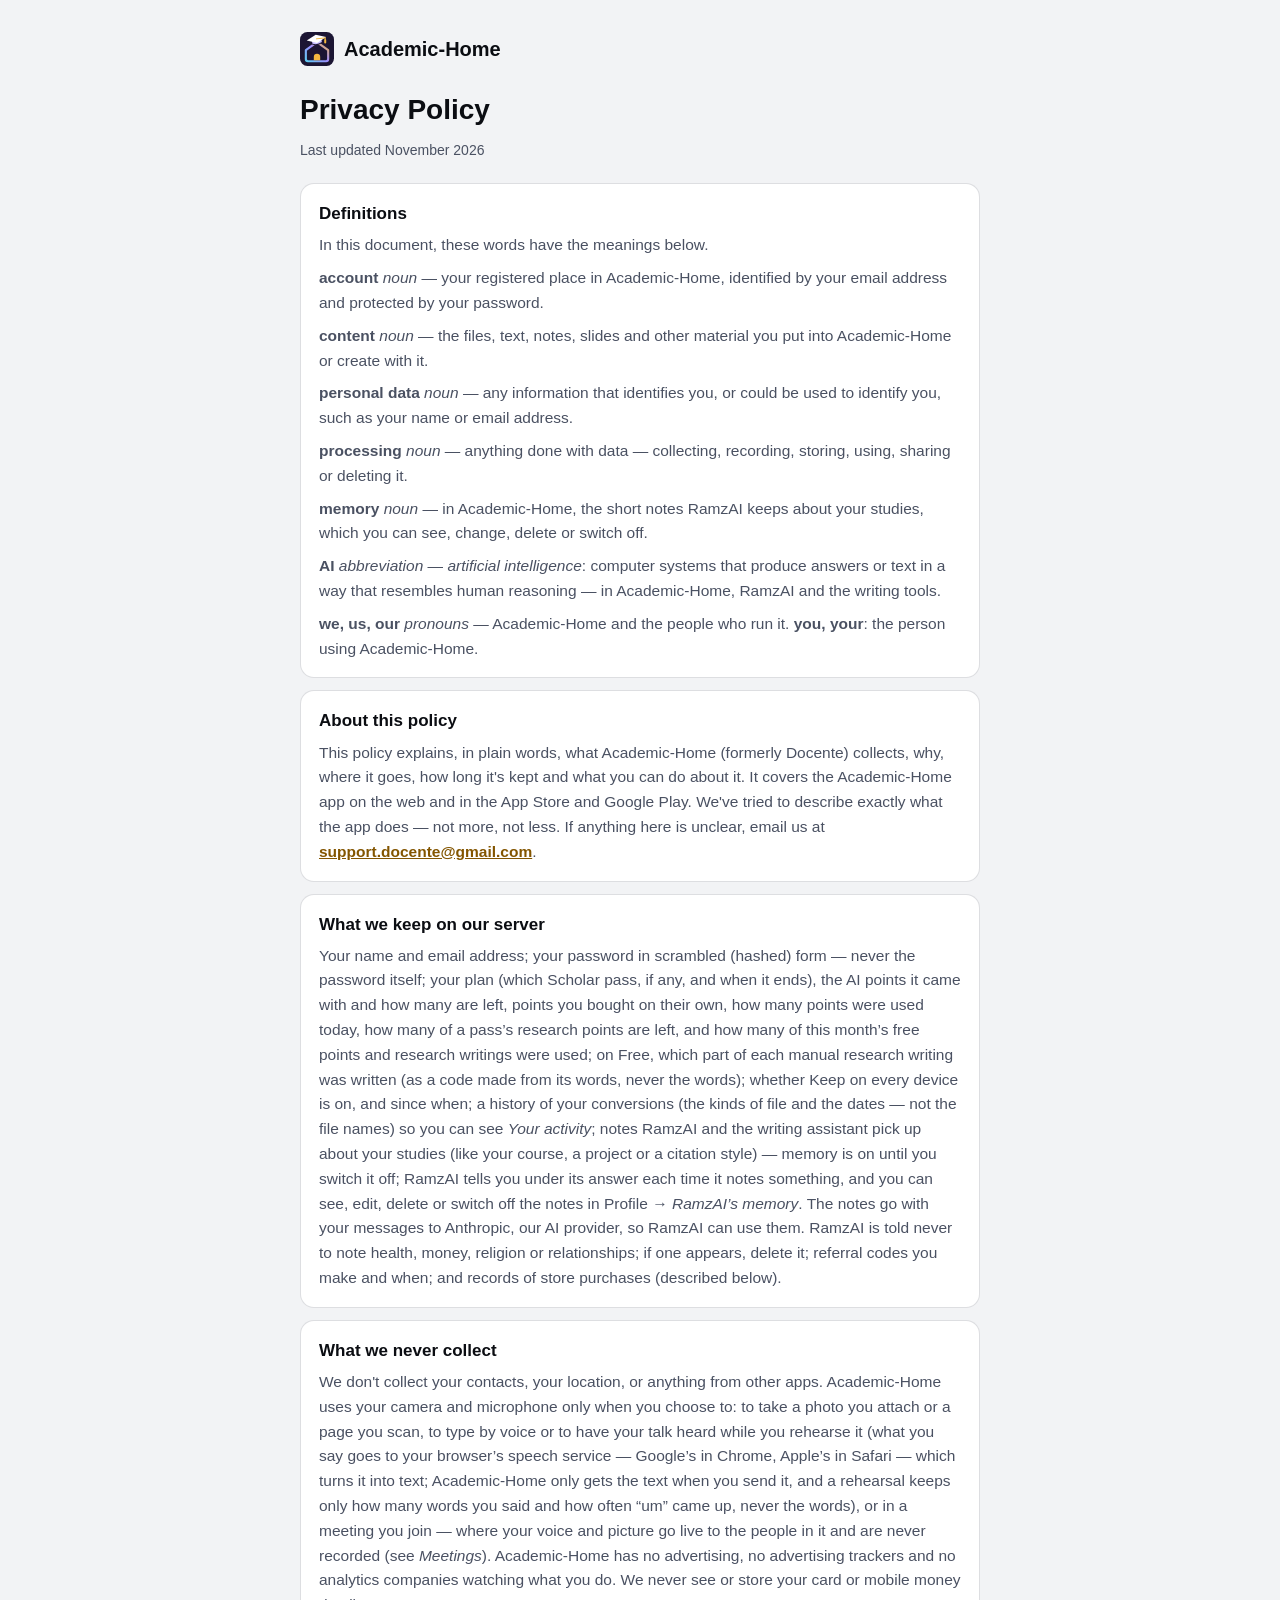
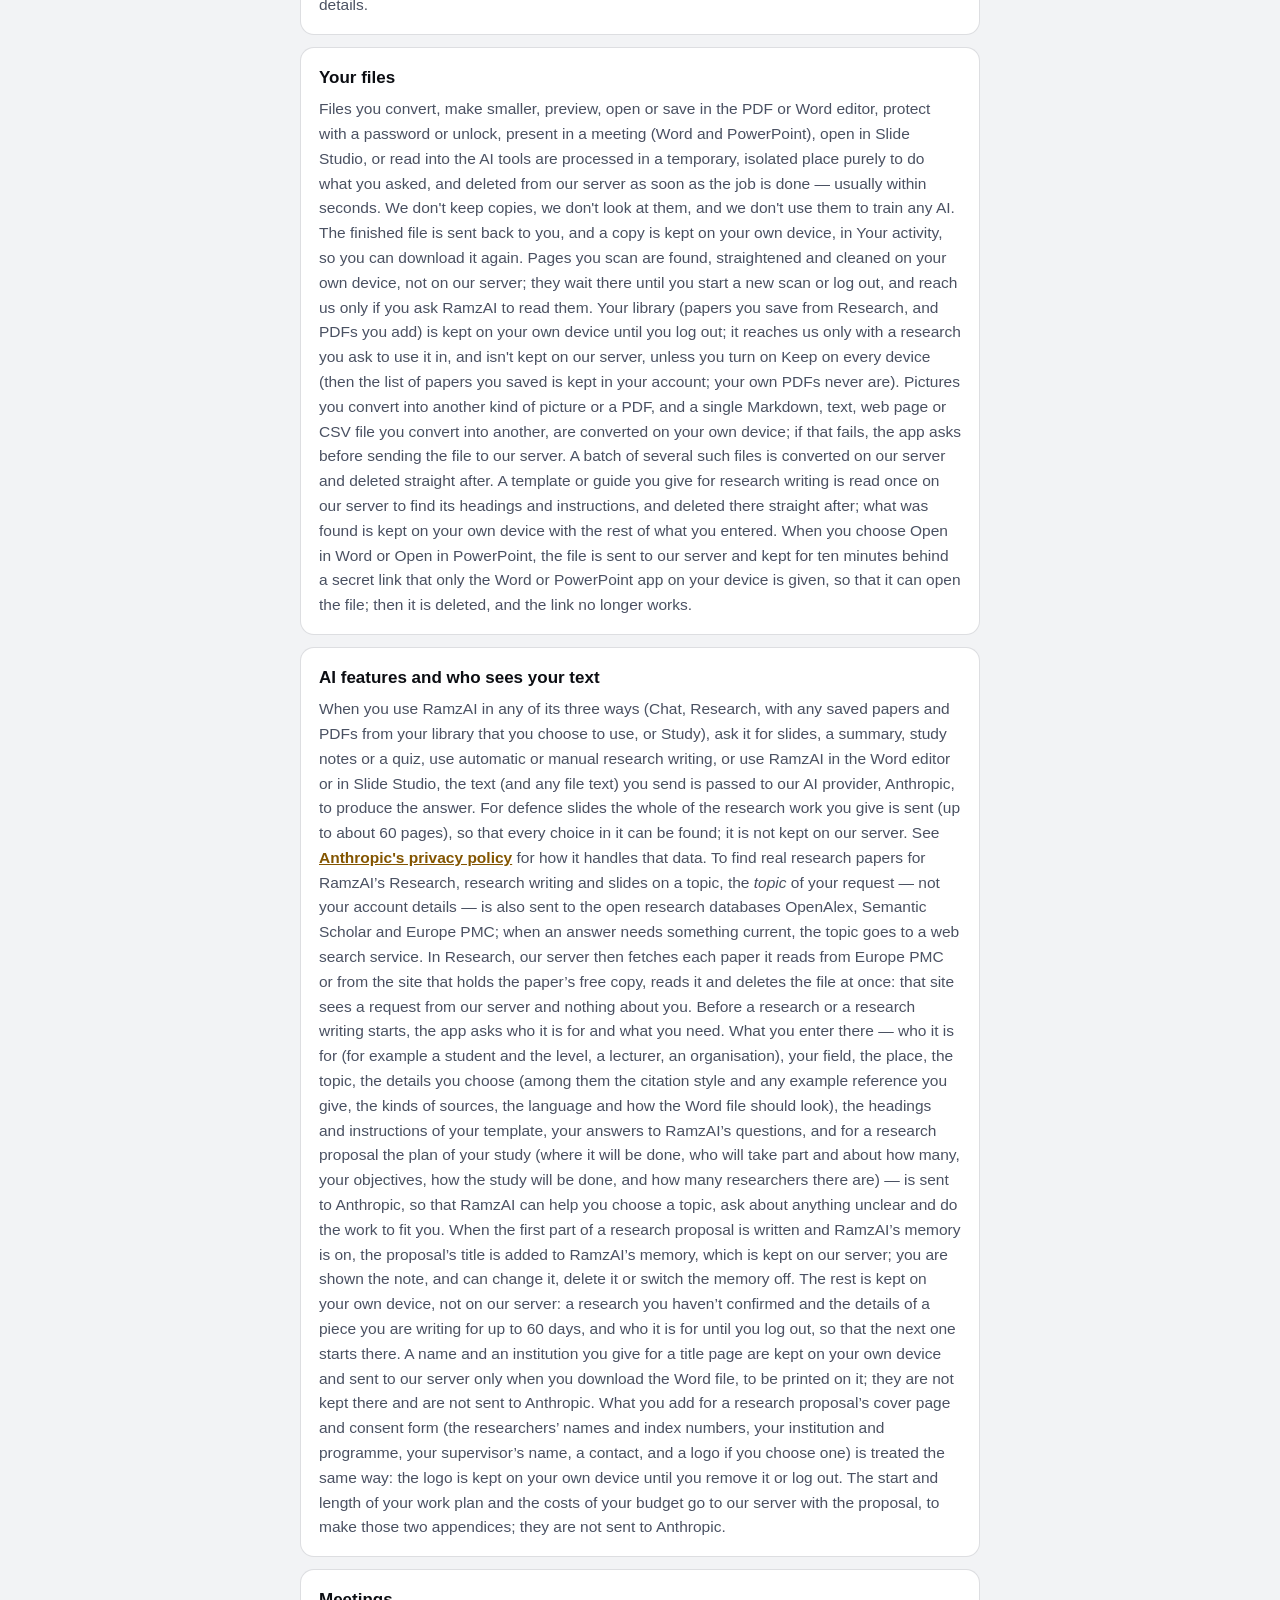
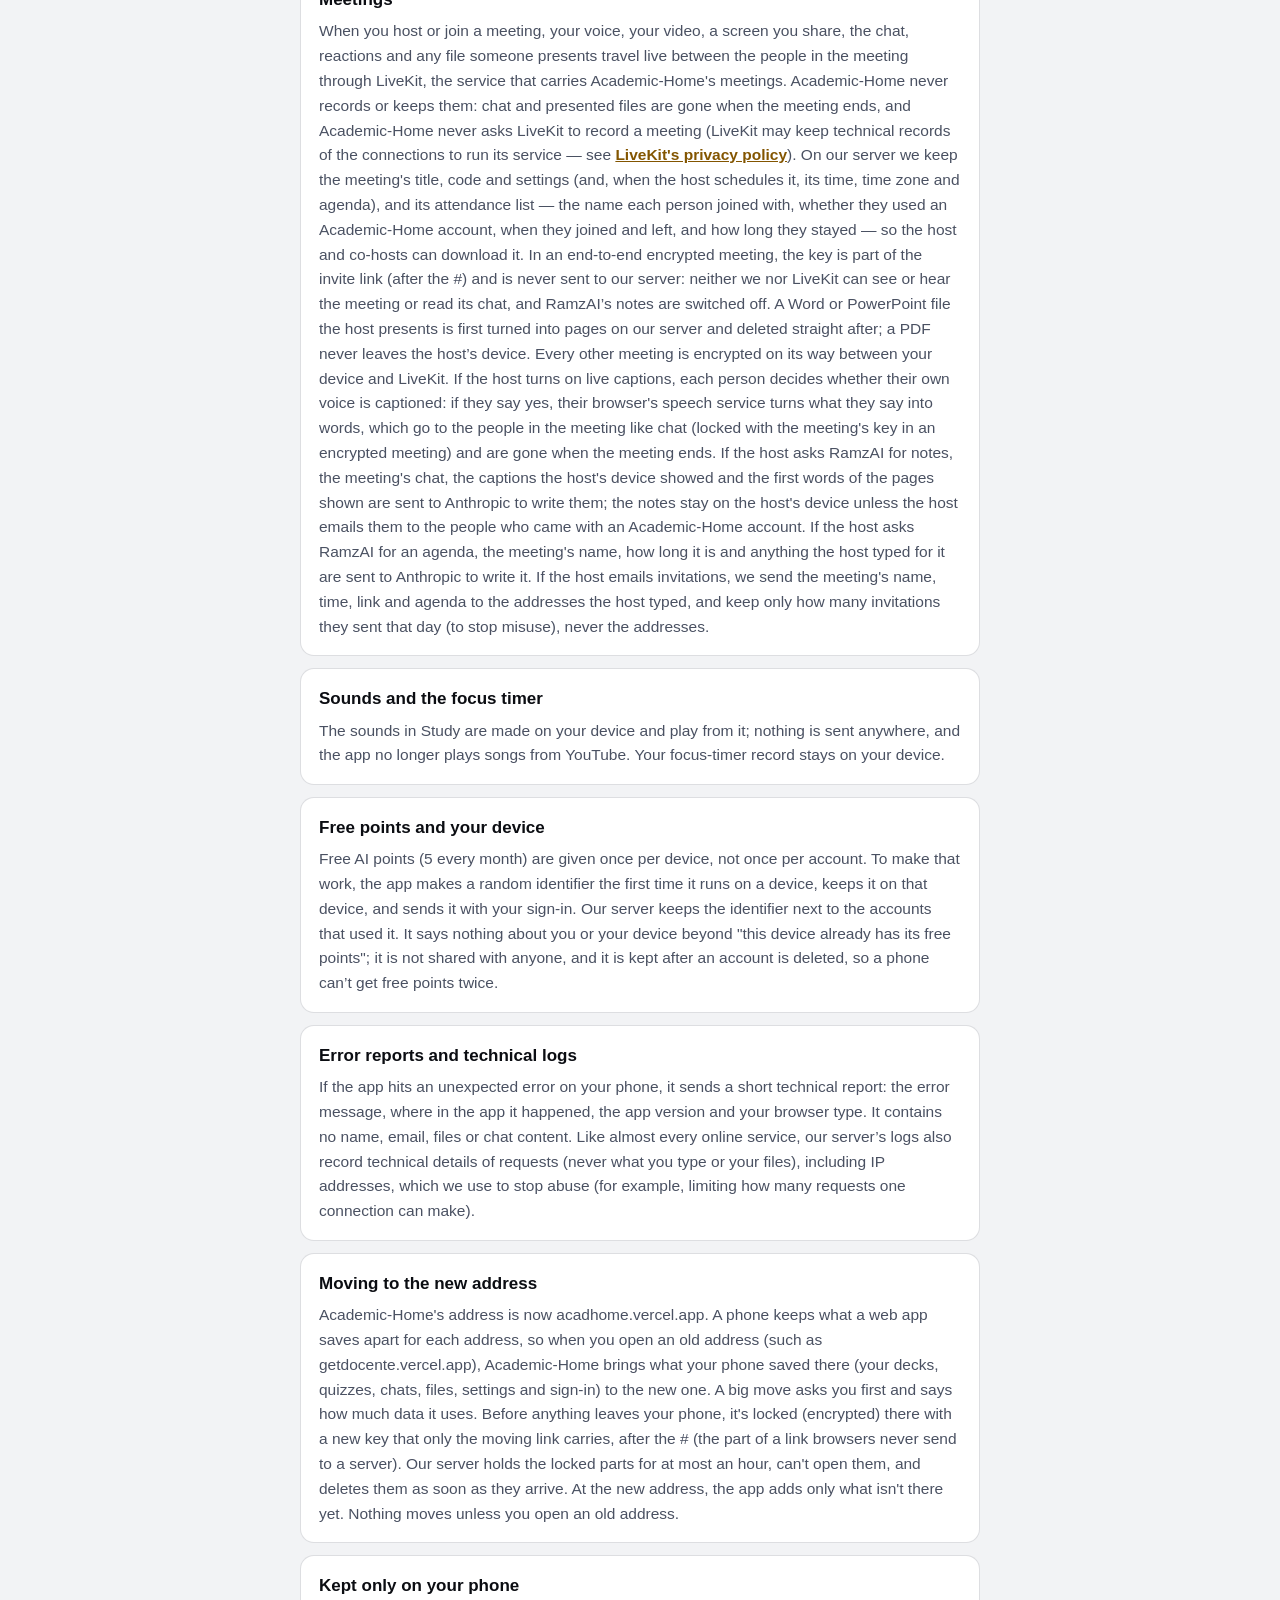
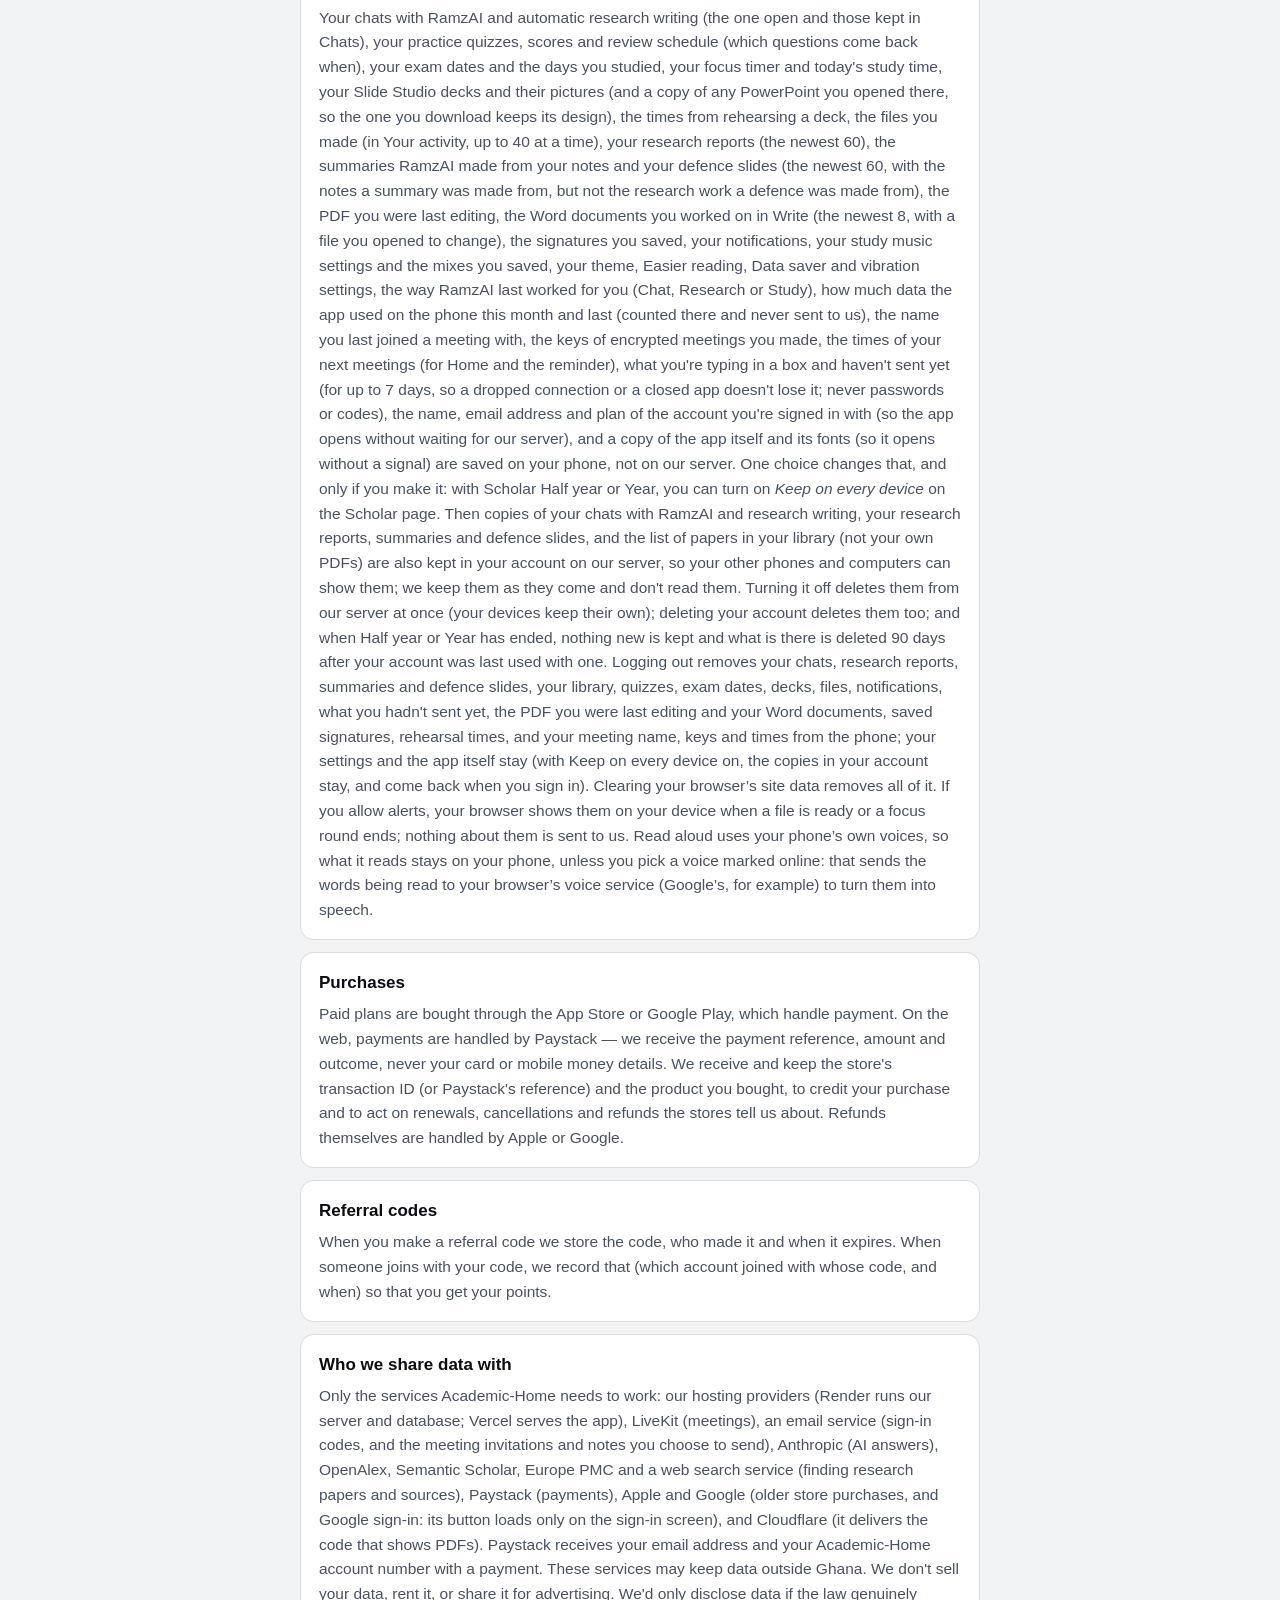
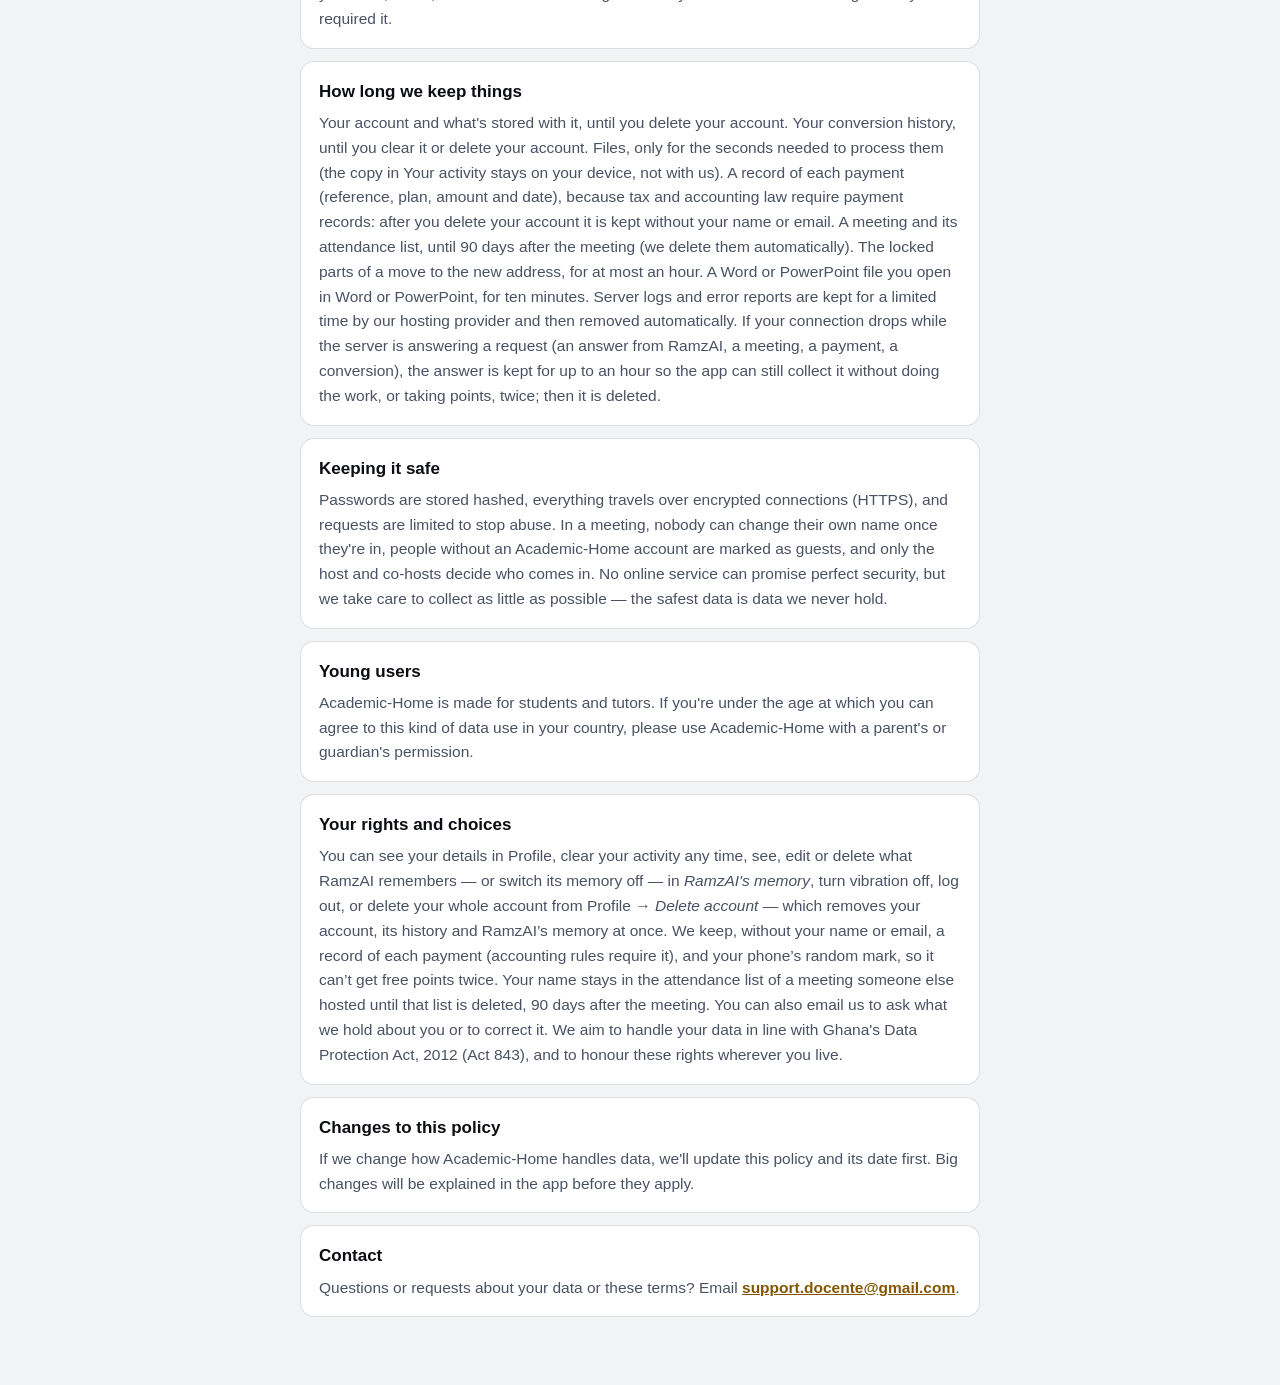
==== commit 885ca5f5: "Academic-Home 6.2 (web build) Co-Authored-By: Claude Opus 5.5 <noreply@anthropic.com> Claude-Session" ====
--- a/privacy.html
+++ b/privacy.html
@@ -46,7 +46,7 @@
         </div>
         <div class="policy-section">
           <div class="policy-heading">What we keep on our server</div>
-          <div class="policy-text">Your name and email address; your password in scrambled (hashed) form — never the password itself; your plan (which Scholar pass, if any, and when it ends), the AI points it came with and how many are left, points you bought on their own, how many points were used today, how many of a pass’s research points are left, and how many of this month’s free points and research writings were used; a history of your conversions (the kinds of file and the dates — not the file names) so you can see <em>Your activity</em>; notes RamzAI and the writing assistant pick up about your studies (like your course, a project or a citation style) — memory is on until you switch it off; RamzAI tells you under its answer each time it notes something, and you can see, edit, delete or switch off the notes in Profile → <em>RamzAI’s memory</em>. The notes go with your messages to Anthropic, our AI provider, so RamzAI can use them. RamzAI is told never to note health, money, religion or relationships; if one appears, delete it; referral codes you make and when; and records of store purchases (described below).</div>
+          <div class="policy-text">Your name and email address; your password in scrambled (hashed) form — never the password itself; your plan (which Scholar pass, if any, and when it ends), the AI points it came with and how many are left, points you bought on their own, how many points were used today, how many of a pass’s research points are left, and how many of this month’s free points and research writings were used; on Free, which part of each manual research writing was written (as a code made from its words, never the words); whether Keep on every device is on, and since when; a history of your conversions (the kinds of file and the dates — not the file names) so you can see <em>Your activity</em>; notes RamzAI and the writing assistant pick up about your studies (like your course, a project or a citation style) — memory is on until you switch it off; RamzAI tells you under its answer each time it notes something, and you can see, edit, delete or switch off the notes in Profile → <em>RamzAI’s memory</em>. The notes go with your messages to Anthropic, our AI provider, so RamzAI can use them. RamzAI is told never to note health, money, religion or relationships; if one appears, delete it; referral codes you make and when; and records of store purchases (described below).</div>
         </div>
         <div class="policy-section">
           <div class="policy-heading">What we never collect</div>
@@ -54,7 +54,7 @@
         </div>
         <div class="policy-section">
           <div class="policy-heading">Your files</div>
-          <div class="policy-text">Files you convert, make smaller, preview, open or save in the PDF or Word editor, protect with a password or unlock, present in a meeting (Word and PowerPoint), open in Slide Studio, or read into the AI tools are processed in a temporary, isolated place purely to do what you asked, and deleted from our server as soon as the job is done — usually within seconds. We don't keep copies, we don't look at them, and we don't use them to train any AI. The finished file is sent back to you, and a copy is kept on your own device, in Your activity, so you can download it again. Pages you scan are found, straightened and cleaned on your own device, not on our server; they wait there until you start a new scan or log out, and reach us only if you ask RamzAI to read them. Your library (papers you save from Research, and PDFs you add) is kept on your own device until you log out; it reaches us only with a research you ask to use it in, and isn't kept on our server. Pictures you convert into another kind of picture or a PDF, and a single Markdown, text, web page or CSV file you convert into another, are converted on your own device; if that fails, the app asks before sending the file to our server. A batch of several such files is converted on our server and deleted straight after. A template or guide you give for research writing is read once on our server to find its headings and instructions, and deleted there straight after; what was found is kept on your own device with the rest of what you entered. When you choose Open in Word or Open in PowerPoint, the file is sent to our server and kept for ten minutes behind a secret link that only the Word or PowerPoint app on your device is given, so that it can open the file; then it is deleted, and the link no longer works.</div>
+          <div class="policy-text">Files you convert, make smaller, preview, open or save in the PDF or Word editor, protect with a password or unlock, present in a meeting (Word and PowerPoint), open in Slide Studio, or read into the AI tools are processed in a temporary, isolated place purely to do what you asked, and deleted from our server as soon as the job is done — usually within seconds. We don't keep copies, we don't look at them, and we don't use them to train any AI. The finished file is sent back to you, and a copy is kept on your own device, in Your activity, so you can download it again. Pages you scan are found, straightened and cleaned on your own device, not on our server; they wait there until you start a new scan or log out, and reach us only if you ask RamzAI to read them. Your library (papers you save from Research, and PDFs you add) is kept on your own device until you log out; it reaches us only with a research you ask to use it in, and isn't kept on our server, unless you turn on Keep on every device (then the list of papers you saved is kept in your account; your own PDFs never are). Pictures you convert into another kind of picture or a PDF, and a single Markdown, text, web page or CSV file you convert into another, are converted on your own device; if that fails, the app asks before sending the file to our server. A batch of several such files is converted on our server and deleted straight after. A template or guide you give for research writing is read once on our server to find its headings and instructions, and deleted there straight after; what was found is kept on your own device with the rest of what you entered. When you choose Open in Word or Open in PowerPoint, the file is sent to our server and kept for ten minutes behind a secret link that only the Word or PowerPoint app on your device is given, so that it can open the file; then it is deleted, and the link no longer works.</div>
         </div>
         <div class="policy-section">
           <div class="policy-heading">AI features and who sees your text</div>
@@ -82,7 +82,7 @@
         </div>
         <div class="policy-section">
           <div class="policy-heading">Kept only on your phone</div>
-          <div class="policy-text">Your chats with RamzAI and automatic research writing (the one open and those kept in Chats), your practice quizzes, scores and review schedule (which questions come back when), your exam dates and the days you studied, your focus timer and today's study time, your Slide Studio decks and their pictures (and a copy of any PowerPoint you opened there, so the one you download keeps its design), the times from rehearsing a deck, the files you made (in Your activity, up to 40 at a time), your research reports (the newest 60), the summaries RamzAI made from your notes and your defence slides (the newest 60, with the notes a summary was made from, but not the research work a defence was made from), the PDF you were last editing, the Word documents you worked on in Write (the newest 8, with a file you opened to change), the signatures you saved, your notifications, your study music settings and the mixes you saved, your theme, Easier reading, Data saver and vibration settings, the way RamzAI last worked for you (Chat, Research or Study), how much data the app used on the phone this month and last (counted there and never sent to us), the name you last joined a meeting with, the keys of encrypted meetings you made, the times of your next meetings (for Home and the reminder), what you're typing in a box and haven't sent yet (for up to 7 days, so a dropped connection or a closed app doesn't lose it; never passwords or codes), the name, email address and plan of the account you're signed in with (so the app opens without waiting for our server), and a copy of the app itself and its fonts (so it opens without a signal) are saved on your phone, not on our server. Logging out removes your chats, research reports, summaries and defence slides, your library, quizzes, exam dates, decks, files, notifications, what you hadn't sent yet, the PDF you were last editing and your Word documents, saved signatures, rehearsal times, and your meeting name, keys and times from the phone; your settings and the app itself stay. Clearing your browser’s site data removes all of it. If you allow alerts, your browser shows them on your device when a file is ready or a focus round ends; nothing about them is sent to us. Read aloud uses your phone’s own voices, so what it reads stays on your phone, unless you pick a voice marked online: that sends the words being read to your browser’s voice service (Google’s, for example) to turn them into speech.</div>
+          <div class="policy-text">Your chats with RamzAI and automatic research writing (the one open and those kept in Chats), your practice quizzes, scores and review schedule (which questions come back when), your exam dates and the days you studied, your focus timer and today's study time, your Slide Studio decks and their pictures (and a copy of any PowerPoint you opened there, so the one you download keeps its design), the times from rehearsing a deck, the files you made (in Your activity, up to 40 at a time), your research reports (the newest 60), the summaries RamzAI made from your notes and your defence slides (the newest 60, with the notes a summary was made from, but not the research work a defence was made from), the PDF you were last editing, the Word documents you worked on in Write (the newest 8, with a file you opened to change), the signatures you saved, your notifications, your study music settings and the mixes you saved, your theme, Easier reading, Data saver and vibration settings, the way RamzAI last worked for you (Chat, Research or Study), how much data the app used on the phone this month and last (counted there and never sent to us), the name you last joined a meeting with, the keys of encrypted meetings you made, the times of your next meetings (for Home and the reminder), what you're typing in a box and haven't sent yet (for up to 7 days, so a dropped connection or a closed app doesn't lose it; never passwords or codes), the name, email address and plan of the account you're signed in with (so the app opens without waiting for our server), and a copy of the app itself and its fonts (so it opens without a signal) are saved on your phone, not on our server. One choice changes that, and only if you make it: with Scholar Half year or Year, you can turn on <em>Keep on every device</em> on the Scholar page. Then copies of your chats with RamzAI and research writing, your research reports, summaries and defence slides, and the list of papers in your library (not your own PDFs) are also kept in your account on our server, so your other phones and computers can show them; we keep them as they come and don't read them. Turning it off deletes them from our server at once (your devices keep their own); deleting your account deletes them too; and when Half year or Year has ended, nothing new is kept and what is there is deleted 90 days after your account was last used with one. Logging out removes your chats, research reports, summaries and defence slides, your library, quizzes, exam dates, decks, files, notifications, what you hadn't sent yet, the PDF you were last editing and your Word documents, saved signatures, rehearsal times, and your meeting name, keys and times from the phone; your settings and the app itself stay (with Keep on every device on, the copies in your account stay, and come back when you sign in). Clearing your browser’s site data removes all of it. If you allow alerts, your browser shows them on your device when a file is ready or a focus round ends; nothing about them is sent to us. Read aloud uses your phone’s own voices, so what it reads stays on your phone, unless you pick a voice marked online: that sends the words being read to your browser’s voice service (Google’s, for example) to turn them into speech.</div>
         </div>
         <div class="policy-section">
           <div class="policy-heading">Purchases</div>
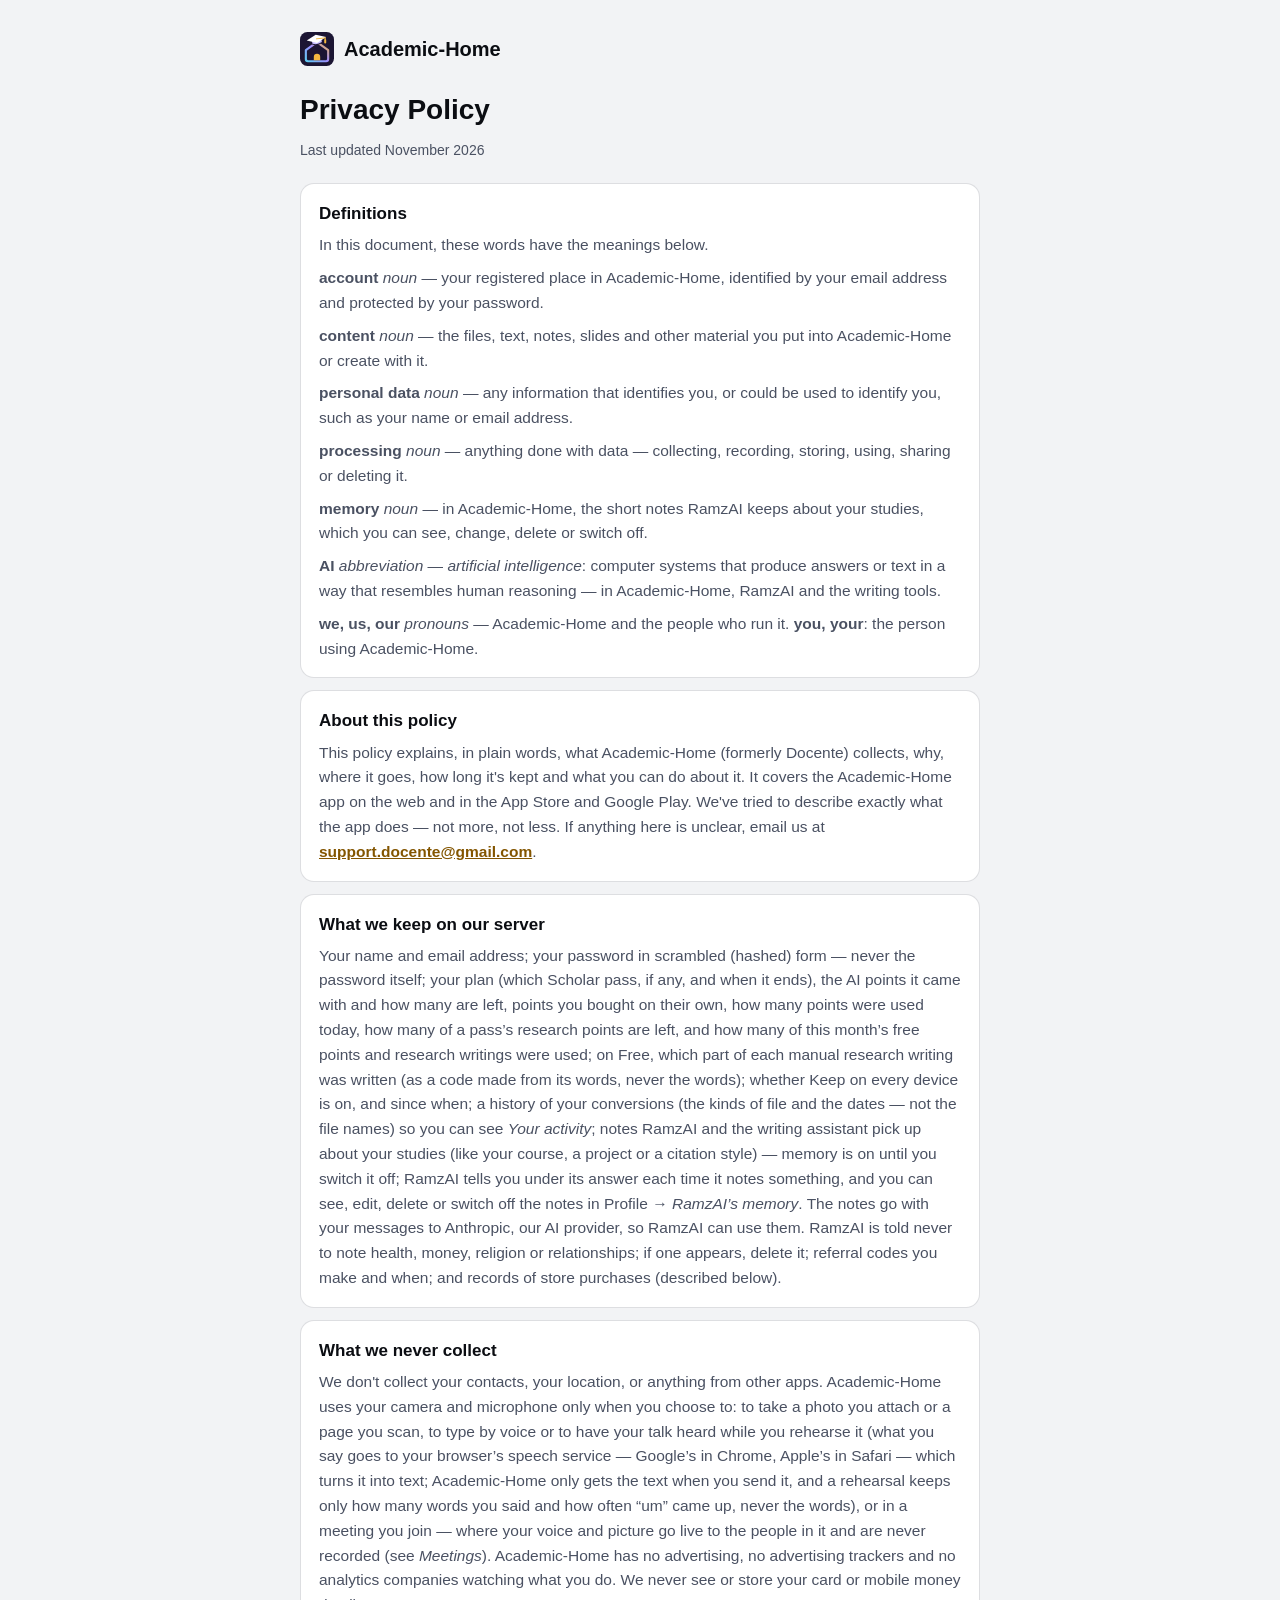
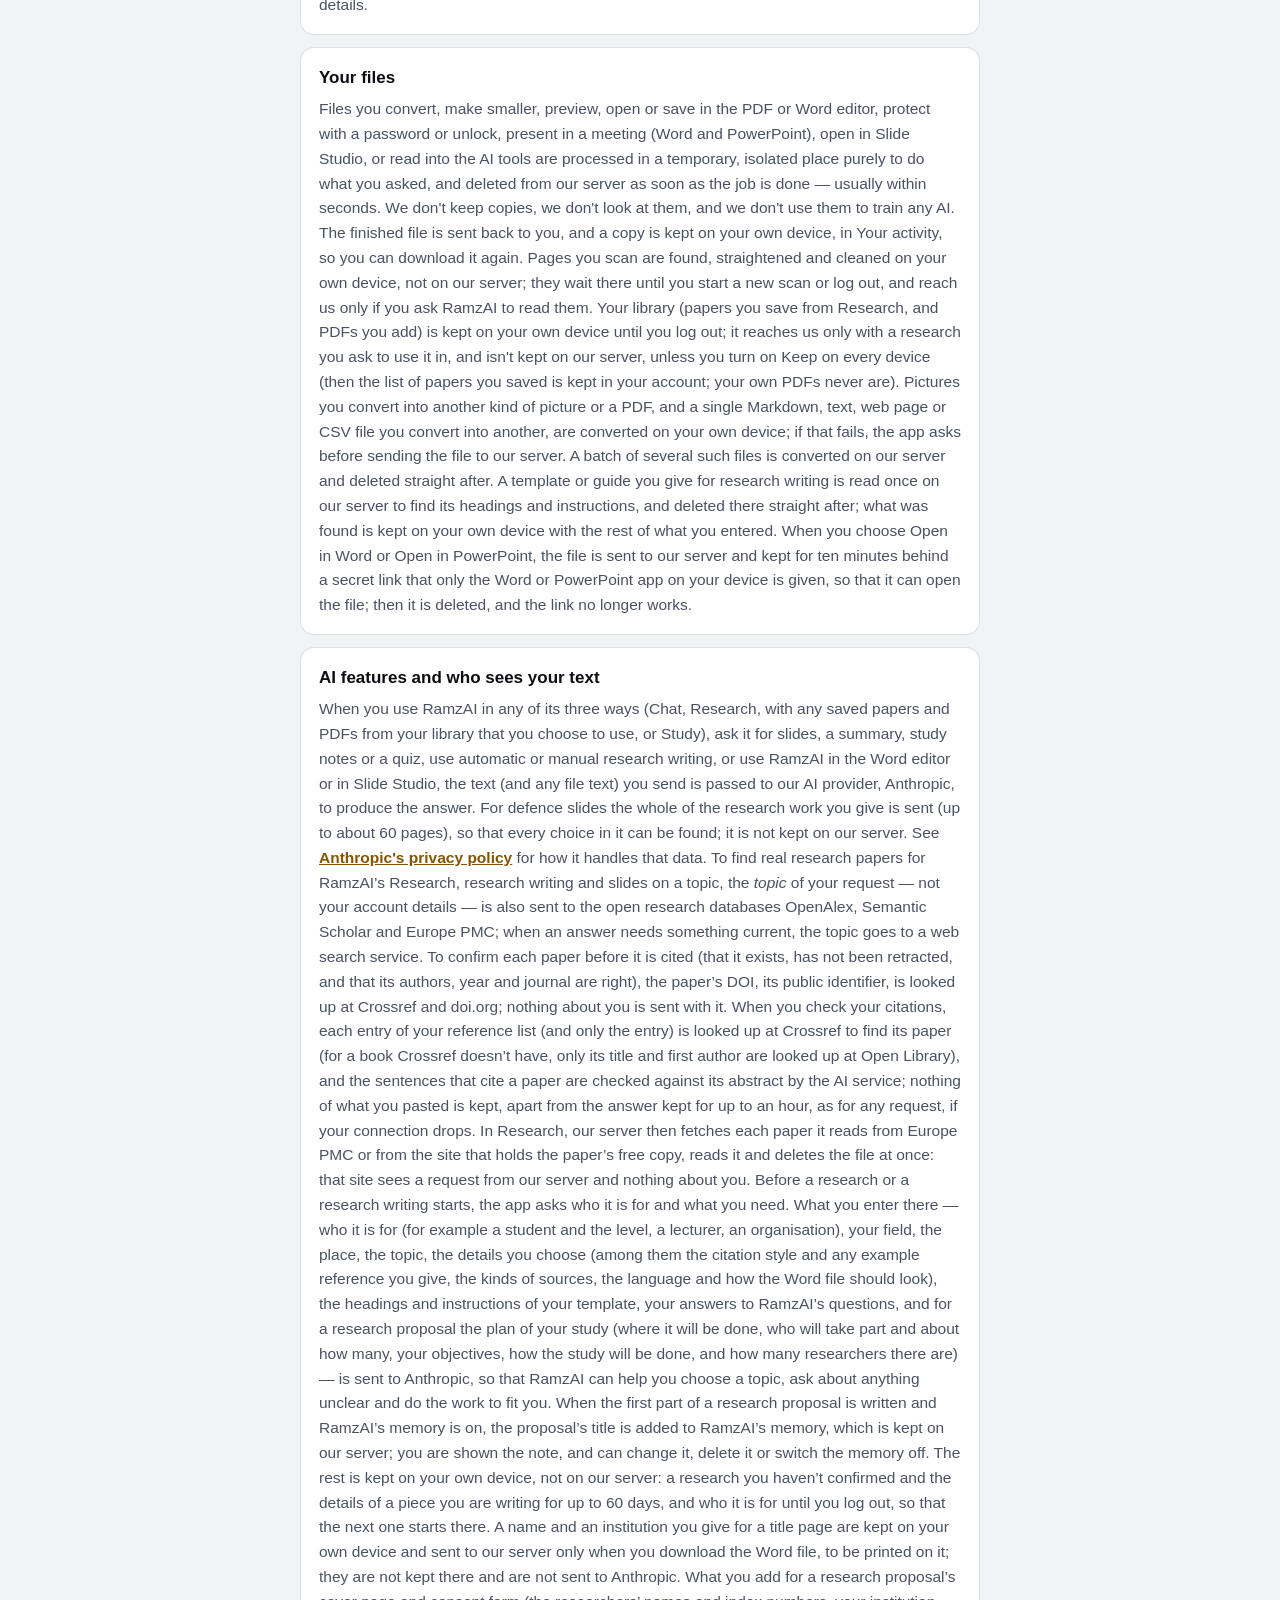
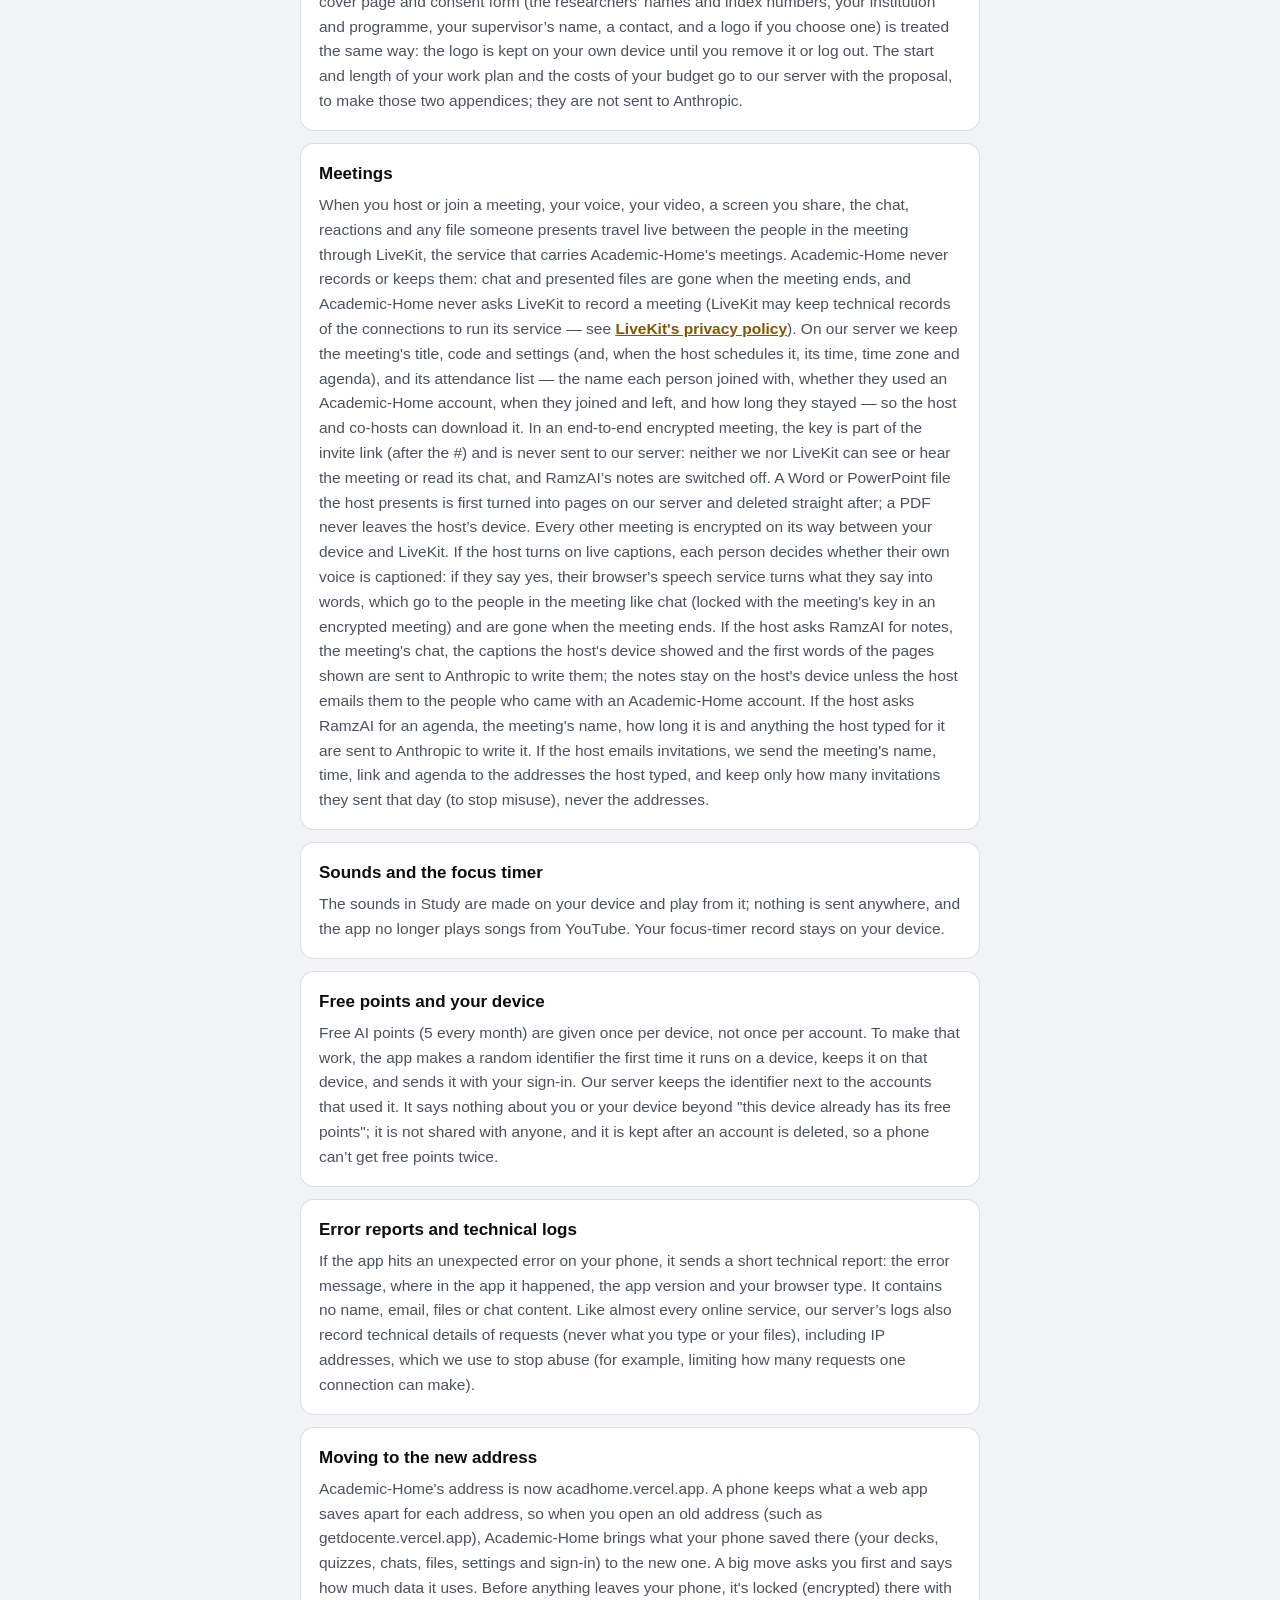
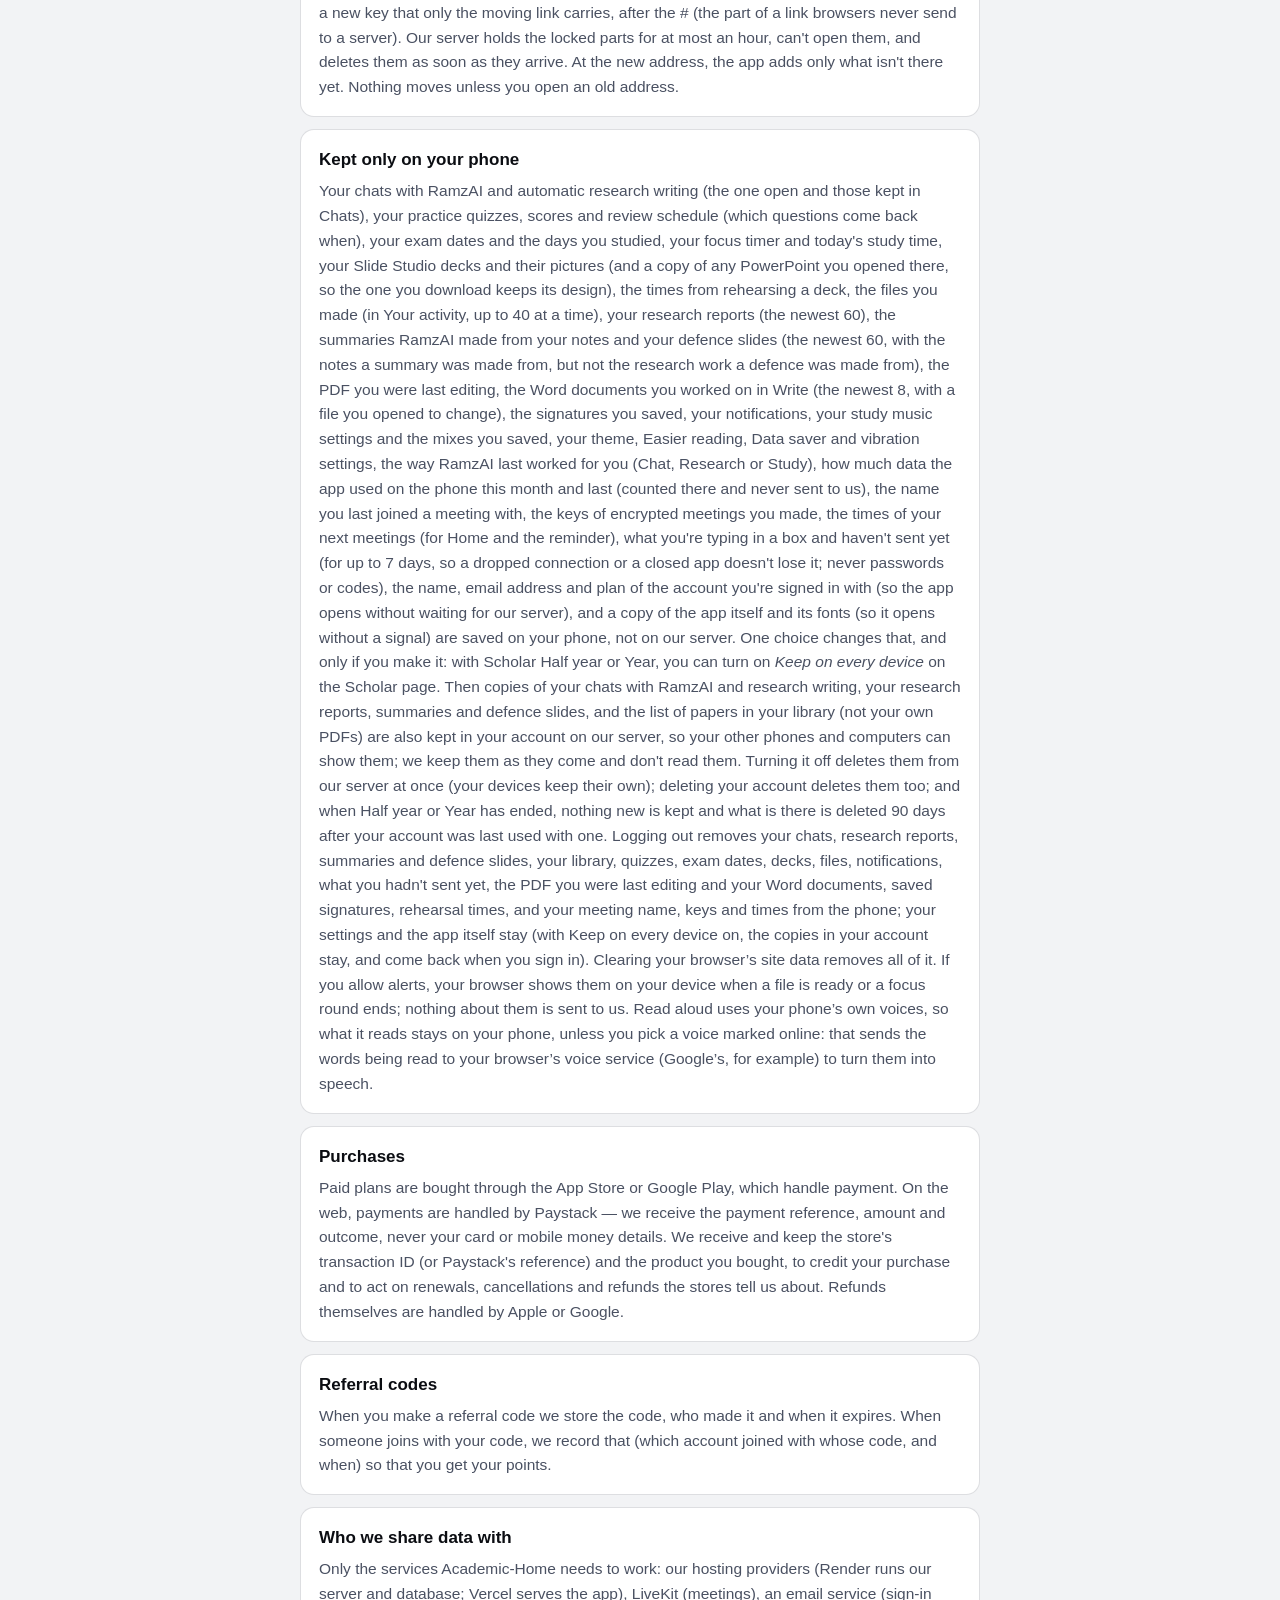
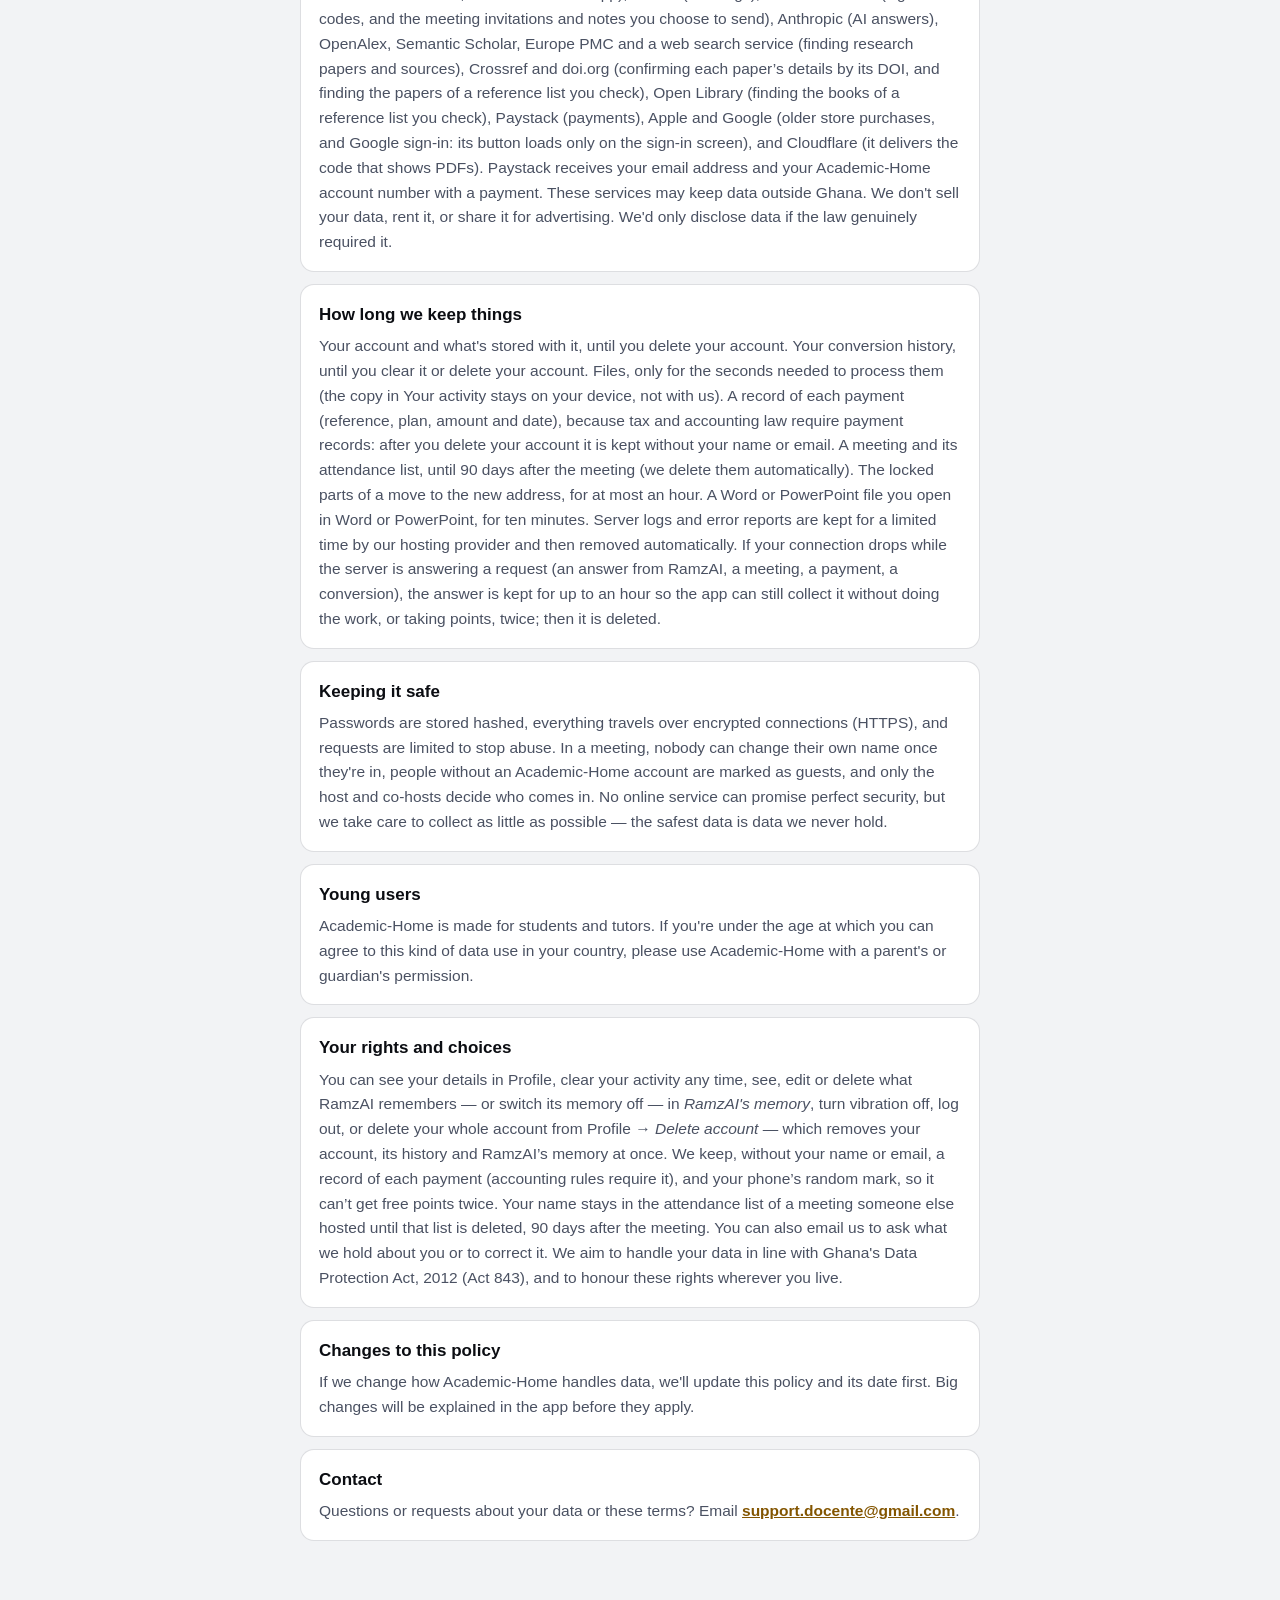
==== commit 11580935: "Academic-Home 6.6 (web build) Co-Authored-By: Claude Opus 5.5 <noreply@anthropic.com> Claude-Session" ====
--- a/privacy.html
+++ b/privacy.html
@@ -58,7 +58,7 @@
         </div>
         <div class="policy-section">
           <div class="policy-heading">AI features and who sees your text</div>
-          <div class="policy-text">When you use RamzAI in any of its three ways (Chat, Research, with any saved papers and PDFs from your library that you choose to use, or Study), ask it for slides, a summary, study notes or a quiz, use automatic or manual research writing, or use RamzAI in the Word editor or in Slide Studio, the text (and any file text) you send is passed to our AI provider, Anthropic, to produce the answer. For defence slides the whole of the research work you give is sent (up to about 60 pages), so that every choice in it can be found; it is not kept on our server. See <a href="https://www.anthropic.com/legal/privacy" target="_blank" rel="noopener">Anthropic's privacy policy</a> for how it handles that data. To find real research papers for RamzAI’s Research, research writing and slides on a topic, the <em>topic</em> of your request — not your account details — is also sent to the open research databases OpenAlex, Semantic Scholar and Europe PMC; when an answer needs something current, the topic goes to a web search service. In Research, our server then fetches each paper it reads from Europe PMC or from the site that holds the paper’s free copy, reads it and deletes the file at once: that site sees a request from our server and nothing about you. Before a research or a research writing starts, the app asks who it is for and what you need. What you enter there — who it is for (for example a student and the level, a lecturer, an organisation), your field, the place, the topic, the details you choose (among them the citation style and any example reference you give, the kinds of sources, the language and how the Word file should look), the headings and instructions of your template, your answers to RamzAI’s questions, and for a research proposal the plan of your study (where it will be done, who will take part and about how many, your objectives, how the study will be done, and how many researchers there are) — is sent to Anthropic, so that RamzAI can help you choose a topic, ask about anything unclear and do the work to fit you. When the first part of a research proposal is written and RamzAI’s memory is on, the proposal’s title is added to RamzAI’s memory, which is kept on our server; you are shown the note, and can change it, delete it or switch the memory off. The rest is kept on your own device, not on our server: a research you haven’t confirmed and the details of a piece you are writing for up to 60 days, and who it is for until you log out, so that the next one starts there. A name and an institution you give for a title page are kept on your own device and sent to our server only when you download the Word file, to be printed on it; they are not kept there and are not sent to Anthropic. What you add for a research proposal’s cover page and consent form (the researchers’ names and index numbers, your institution and programme, your supervisor’s name, a contact, and a logo if you choose one) is treated the same way: the logo is kept on your own device until you remove it or log out. The start and length of your work plan and the costs of your budget go to our server with the proposal, to make those two appendices; they are not sent to Anthropic.</div>
+          <div class="policy-text">When you use RamzAI in any of its three ways (Chat, Research, with any saved papers and PDFs from your library that you choose to use, or Study), ask it for slides, a summary, study notes or a quiz, use automatic or manual research writing, or use RamzAI in the Word editor or in Slide Studio, the text (and any file text) you send is passed to our AI provider, Anthropic, to produce the answer. For defence slides the whole of the research work you give is sent (up to about 60 pages), so that every choice in it can be found; it is not kept on our server. See <a href="https://www.anthropic.com/legal/privacy" target="_blank" rel="noopener">Anthropic's privacy policy</a> for how it handles that data. To find real research papers for RamzAI’s Research, research writing and slides on a topic, the <em>topic</em> of your request — not your account details — is also sent to the open research databases OpenAlex, Semantic Scholar and Europe PMC; when an answer needs something current, the topic goes to a web search service. To confirm each paper before it is cited (that it exists, has not been retracted, and that its authors, year and journal are right), the paper’s DOI, its public identifier, is looked up at Crossref and doi.org; nothing about you is sent with it. When you check your citations, each entry of your reference list (and only the entry) is looked up at Crossref to find its paper (for a book Crossref doesn’t have, only its title and first author are looked up at Open Library), and the sentences that cite a paper are checked against its abstract by the AI service; nothing of what you pasted is kept, apart from the answer kept for up to an hour, as for any request, if your connection drops. In Research, our server then fetches each paper it reads from Europe PMC or from the site that holds the paper’s free copy, reads it and deletes the file at once: that site sees a request from our server and nothing about you. Before a research or a research writing starts, the app asks who it is for and what you need. What you enter there — who it is for (for example a student and the level, a lecturer, an organisation), your field, the place, the topic, the details you choose (among them the citation style and any example reference you give, the kinds of sources, the language and how the Word file should look), the headings and instructions of your template, your answers to RamzAI’s questions, and for a research proposal the plan of your study (where it will be done, who will take part and about how many, your objectives, how the study will be done, and how many researchers there are) — is sent to Anthropic, so that RamzAI can help you choose a topic, ask about anything unclear and do the work to fit you. When the first part of a research proposal is written and RamzAI’s memory is on, the proposal’s title is added to RamzAI’s memory, which is kept on our server; you are shown the note, and can change it, delete it or switch the memory off. The rest is kept on your own device, not on our server: a research you haven’t confirmed and the details of a piece you are writing for up to 60 days, and who it is for until you log out, so that the next one starts there. A name and an institution you give for a title page are kept on your own device and sent to our server only when you download the Word file, to be printed on it; they are not kept there and are not sent to Anthropic. What you add for a research proposal’s cover page and consent form (the researchers’ names and index numbers, your institution and programme, your supervisor’s name, a contact, and a logo if you choose one) is treated the same way: the logo is kept on your own device until you remove it or log out. The start and length of your work plan and the costs of your budget go to our server with the proposal, to make those two appendices; they are not sent to Anthropic.</div>
         </div>
         <div class="policy-section">
           <div class="policy-heading">Meetings</div>
@@ -94,7 +94,7 @@
         </div>
         <div class="policy-section">
           <div class="policy-heading">Who we share data with</div>
-          <div class="policy-text">Only the services Academic-Home needs to work: our hosting providers (Render runs our server and database; Vercel serves the app), LiveKit (meetings), an email service (sign-in codes, and the meeting invitations and notes you choose to send), Anthropic (AI answers), OpenAlex, Semantic Scholar, Europe PMC and a web search service (finding research papers and sources), Paystack (payments), Apple and Google (older store purchases, and Google sign-in: its button loads only on the sign-in screen), and Cloudflare (it delivers the code that shows PDFs). Paystack receives your email address and your Academic-Home account number with a payment. These services may keep data outside Ghana. We don't sell your data, rent it, or share it for advertising. We'd only disclose data if the law genuinely required it.</div>
+          <div class="policy-text">Only the services Academic-Home needs to work: our hosting providers (Render runs our server and database; Vercel serves the app), LiveKit (meetings), an email service (sign-in codes, and the meeting invitations and notes you choose to send), Anthropic (AI answers), OpenAlex, Semantic Scholar, Europe PMC and a web search service (finding research papers and sources), Crossref and doi.org (confirming each paper’s details by its DOI, and finding the papers of a reference list you check), Open Library (finding the books of a reference list you check), Paystack (payments), Apple and Google (older store purchases, and Google sign-in: its button loads only on the sign-in screen), and Cloudflare (it delivers the code that shows PDFs). Paystack receives your email address and your Academic-Home account number with a payment. These services may keep data outside Ghana. We don't sell your data, rent it, or share it for advertising. We'd only disclose data if the law genuinely required it.</div>
         </div>
         <div class="policy-section">
           <div class="policy-heading">How long we keep things</div>
